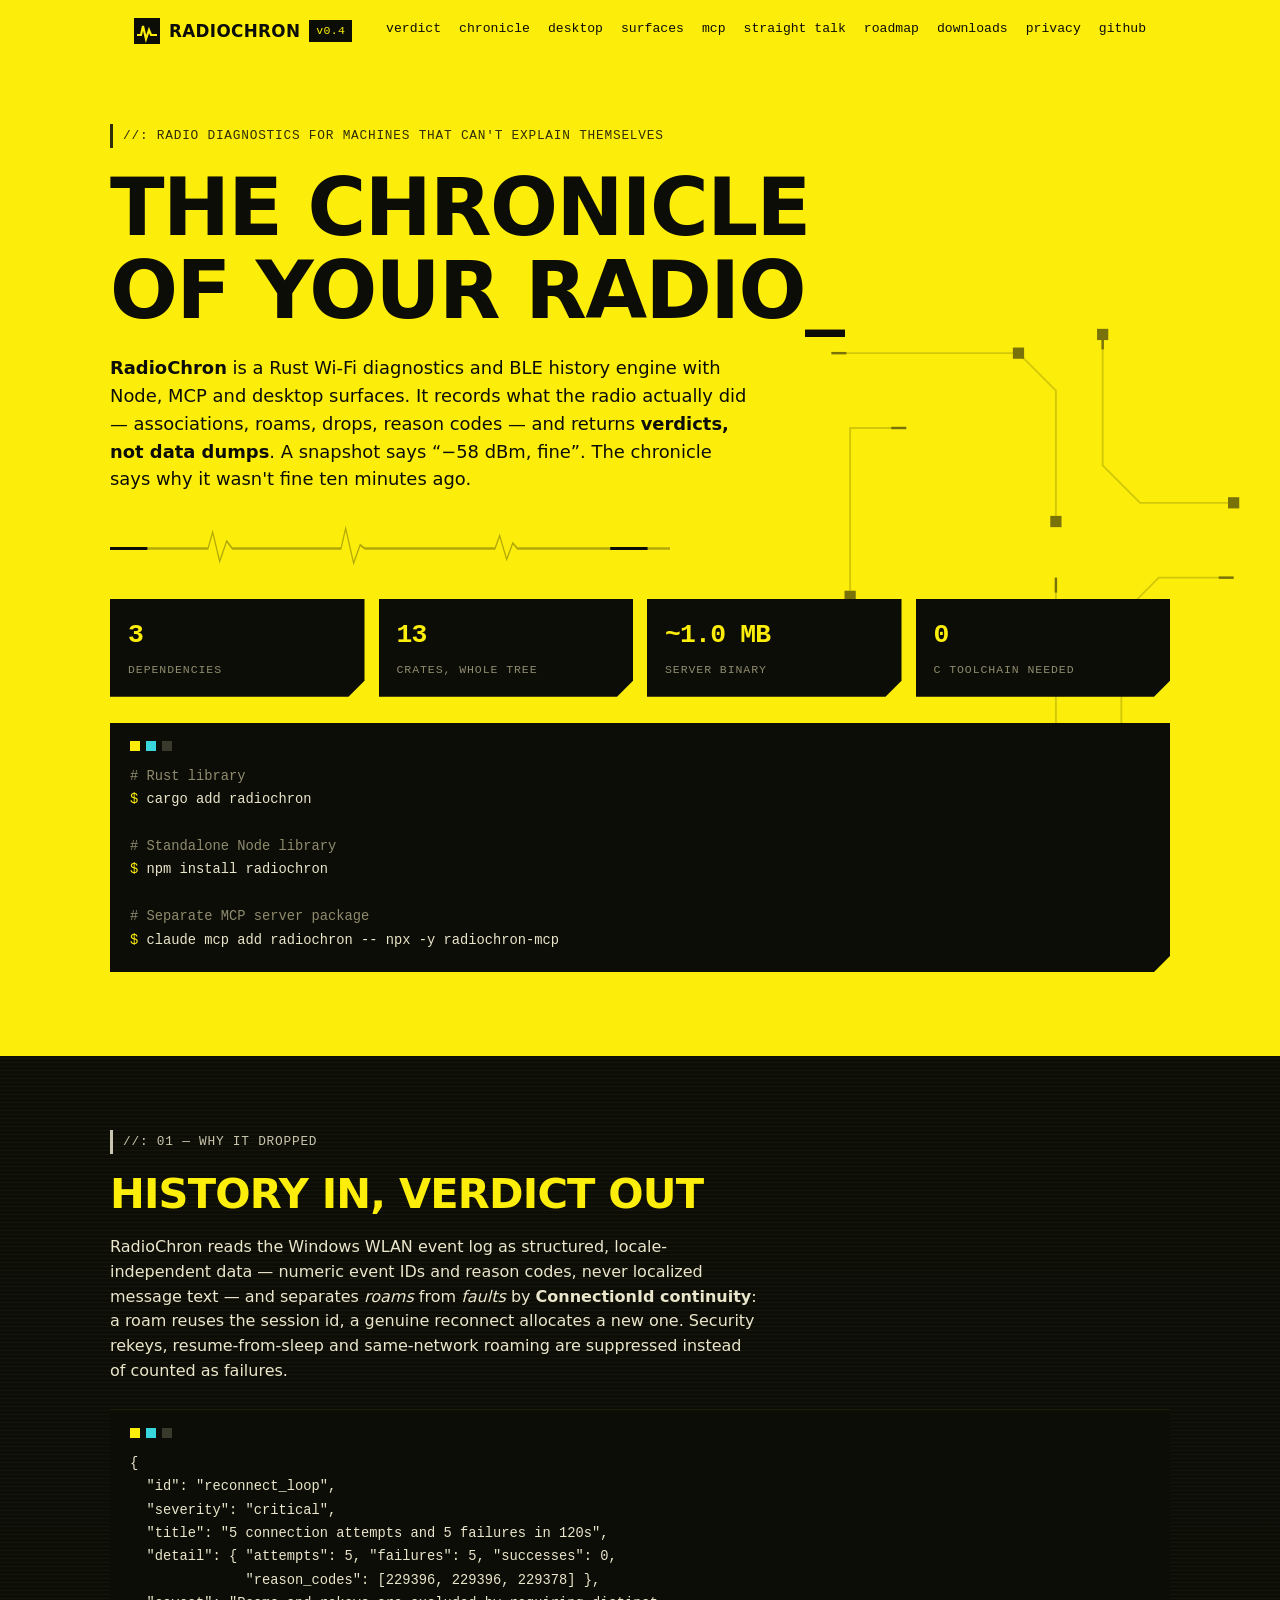
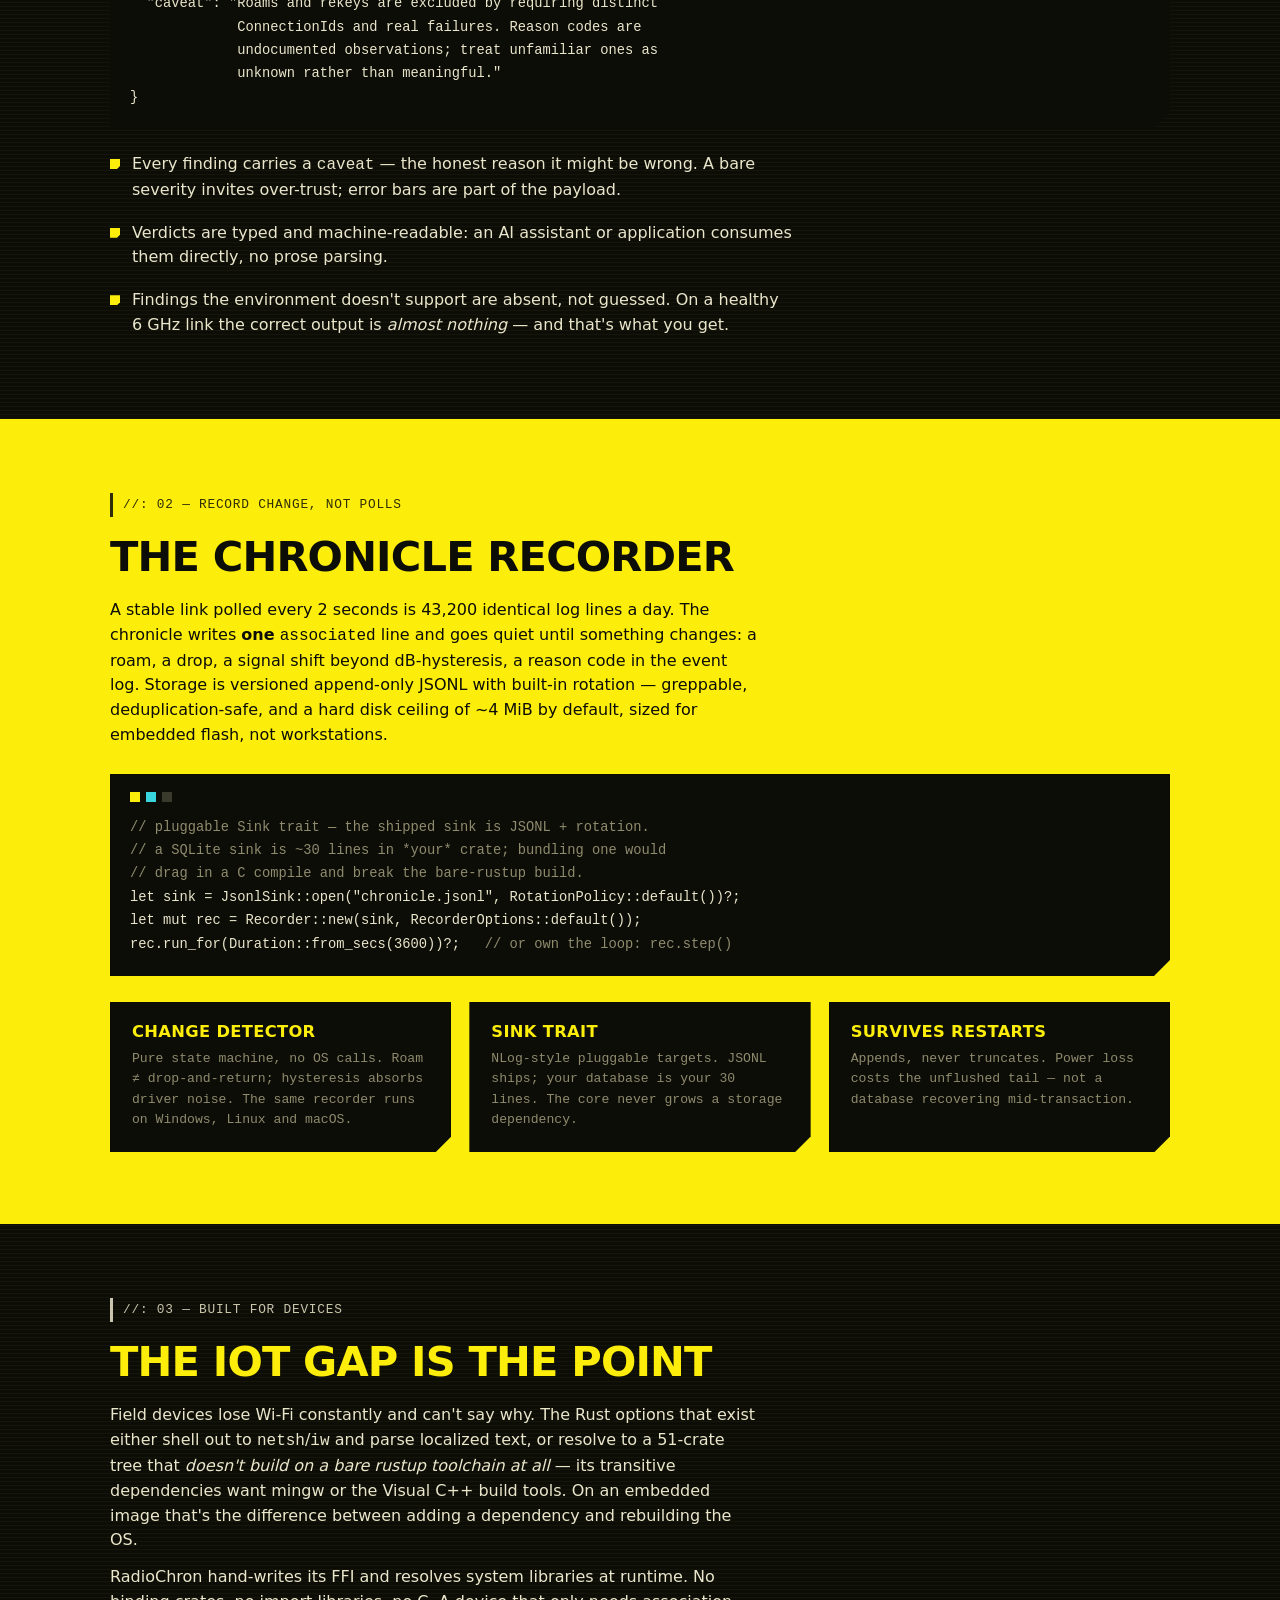
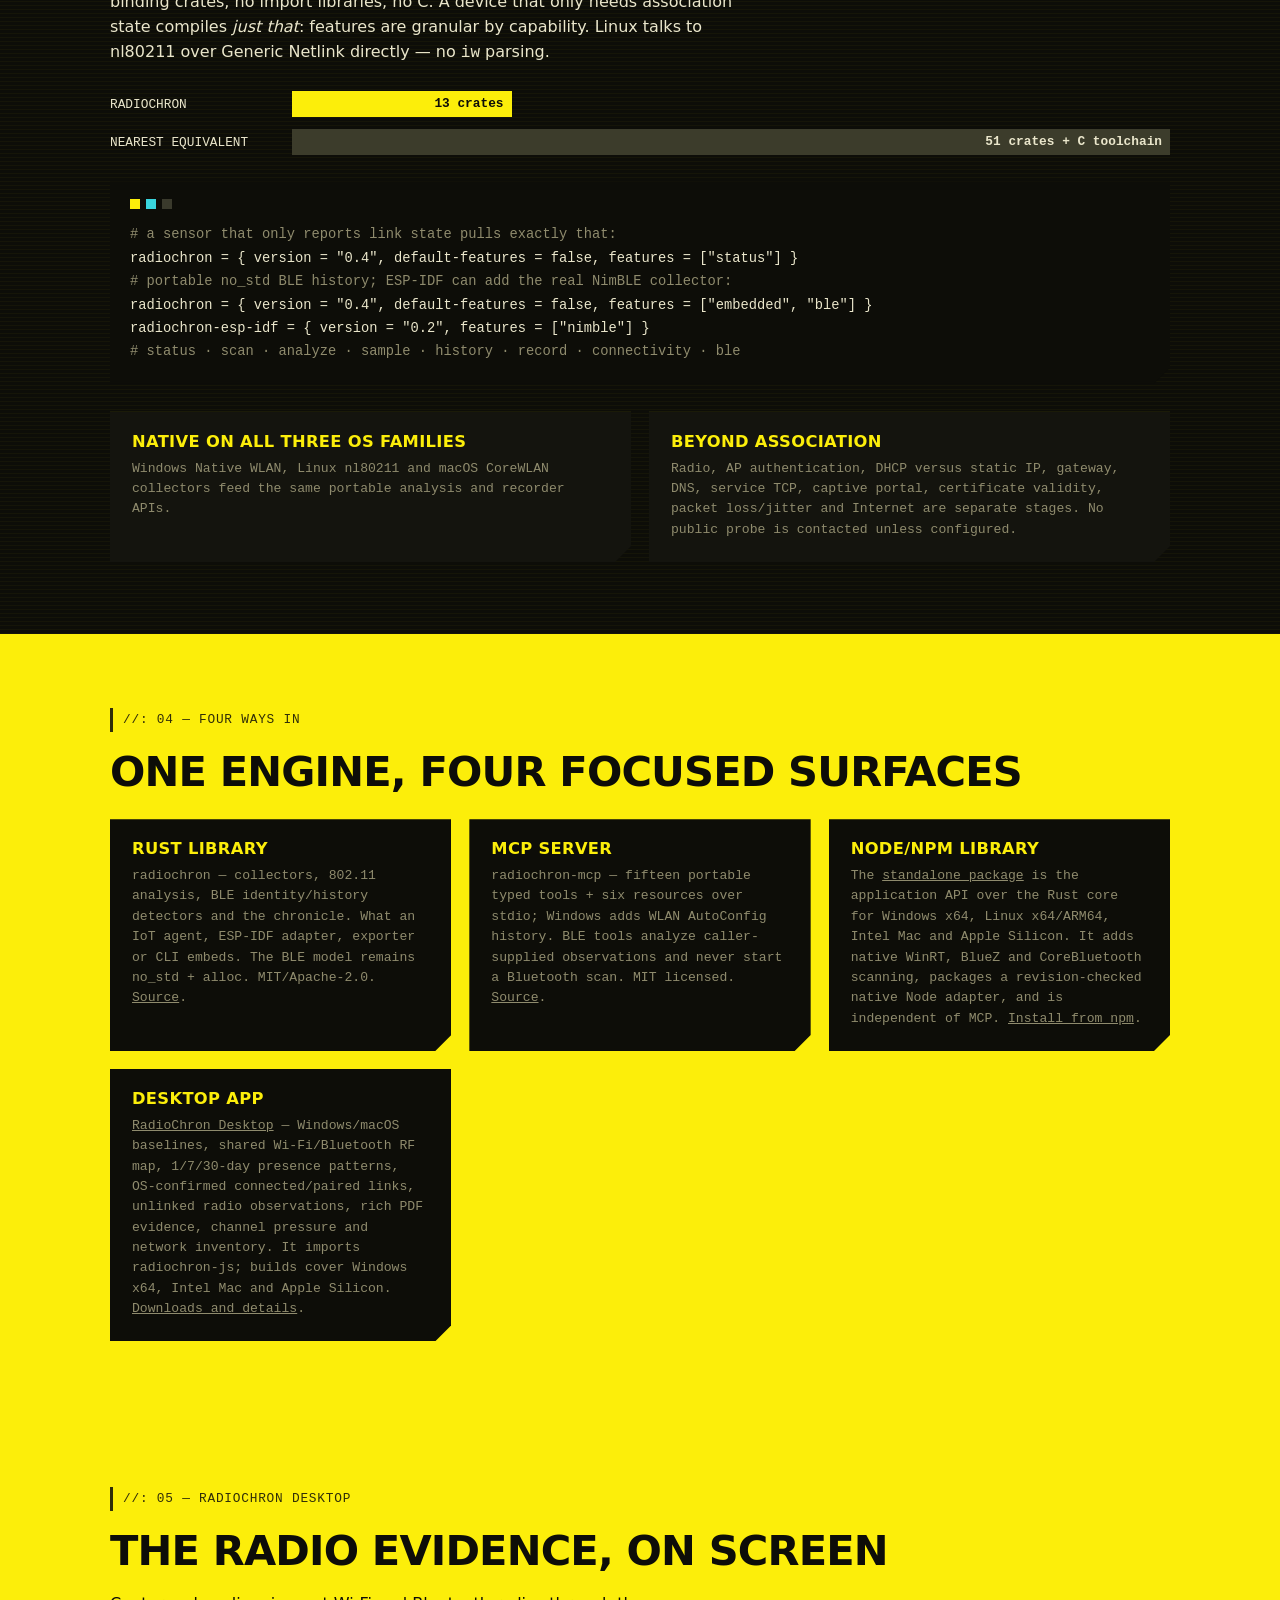
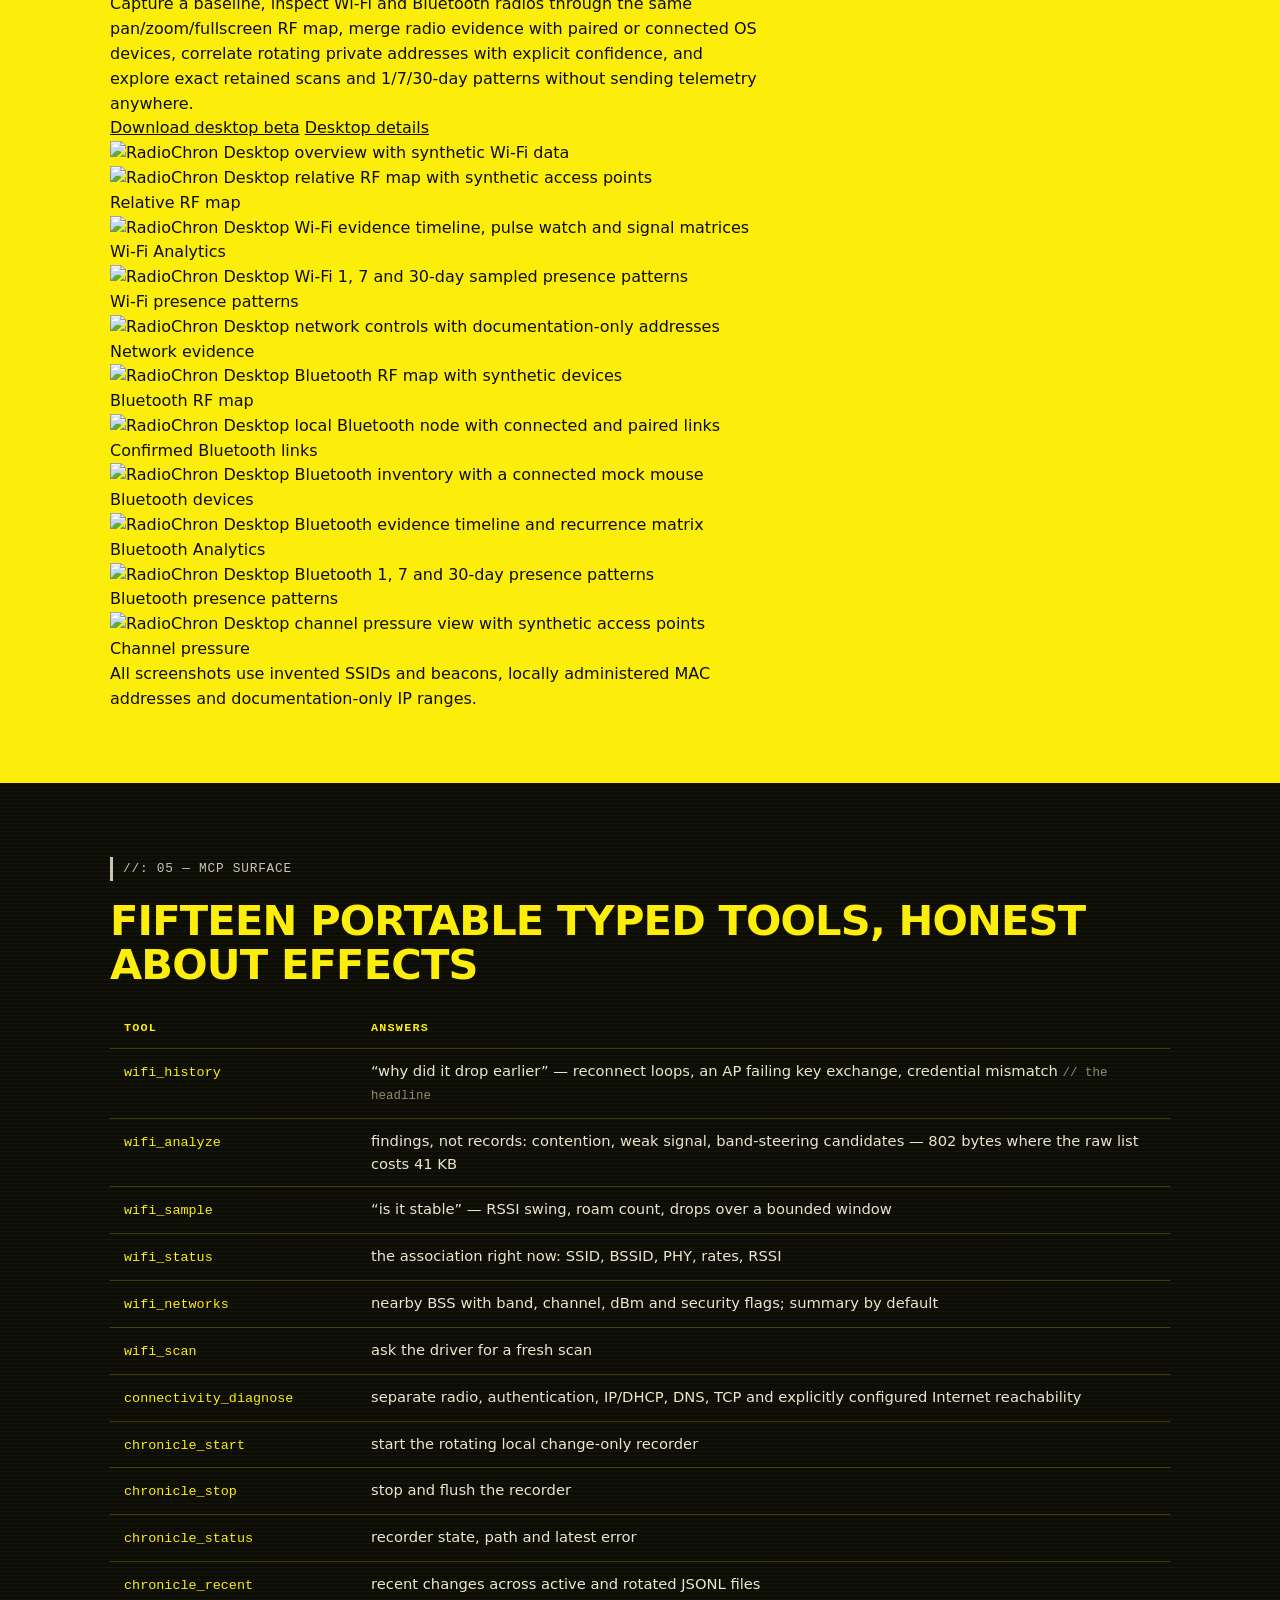
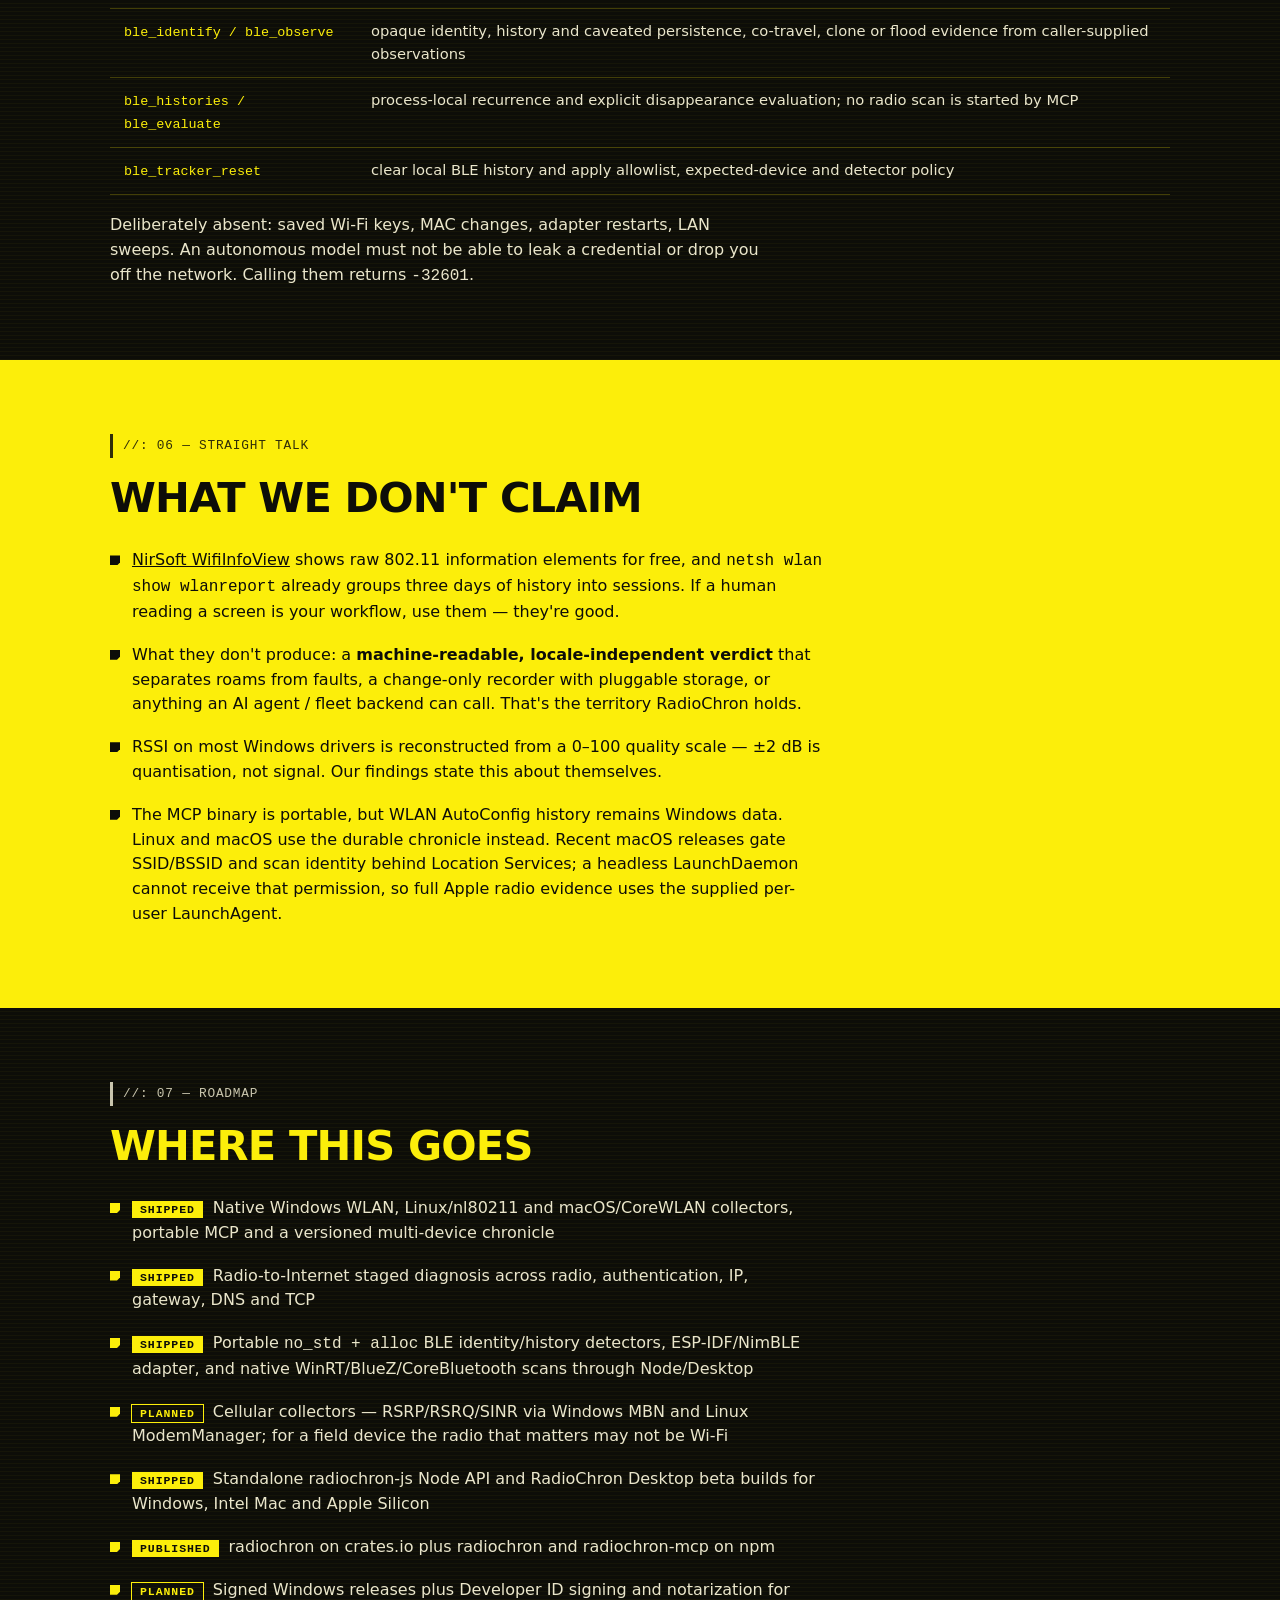
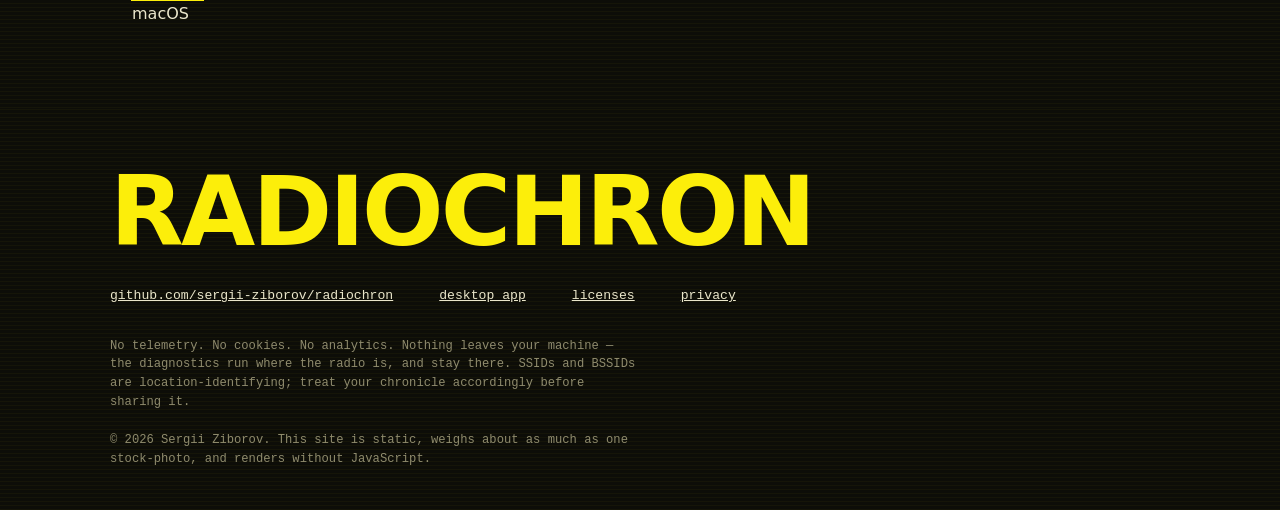
==== public/index.html @ 8e5f7f2f "docs: explain BLE continuity and refresh screenshots" ====
<!doctype html>
<html lang="en">
<head>
<meta charset="utf-8">
<meta name="viewport" content="width=device-width, initial-scale=1">
<title>RadioChron — Rust Wi-Fi and BLE diagnostics for IoT, Node, MCP and Desktop</title>
<meta name="description" content="RadioChron records Wi-Fi and BLE history, diagnoses the path from radio to Internet, and ships as a Rust core, Node library, MCP server and desktop app.">
<meta name="keywords" content="wifi diagnostics, bluetooth history, BLE beacon tracking, rust wifi library, MCP server, IoT monitoring, 802.11 analysis, embedded rust">
<meta name="robots" content="index, follow">
<link rel="canonical" href="https://radiochron.com/">
<meta property="og:type" content="website">
<meta property="og:site_name" content="RadioChron">
<meta property="og:title" content="RadioChron — the chronicle of your radio">
<meta property="og:description" content="Pure-Rust Wi-Fi diagnostics and portable BLE history: radio-to-Internet verdicts, a change-only recorder, Node, MCP and Desktop surfaces.">
<meta property="og:url" content="https://radiochron.com/">
<meta property="og:image" content="https://radiochron.com/og.png">
<meta property="og:image:width" content="1200">
<meta property="og:image:height" content="630">
<meta name="twitter:card" content="summary_large_image">
<meta name="twitter:title" content="RadioChron — the chronicle of your radio">
<meta name="twitter:description" content="Rust Wi-Fi diagnostics and BLE identity history: evidence from history, not data dumps. MIT/Apache-2.0.">
<meta name="twitter:image" content="https://radiochron.com/og.png">
<link rel="icon" type="image/svg+xml" href="/favicon.svg">
<script type="application/ld+json">
{
  "@context": "https://schema.org",
  "@type": "SoftwareApplication",
  "name": "RadioChron",
  "applicationCategory": "DeveloperApplication",
  "operatingSystem": "Windows, Linux, macOS",
  "description": "Wi-Fi diagnostics and BLE identity history with a Rust core, Node library, MCP server and Windows/macOS desktop app.",
  "url": "https://radiochron.com",
  "license": "https://radiochron.com/license",
  "offers": { "@type": "Offer", "price": "0", "priceCurrency": "USD" },
  "author": { "@type": "Person", "name": "Sergii Ziborov", "url": "https://github.com/sergii-ziborov" },
  "sameAs": [
    "https://github.com/sergii-ziborov/radiochron",
    "https://github.com/sergii-ziborov/radiochron-mcp",
    "https://github.com/sergii-ziborov/radiochron-js",
    "https://github.com/sergii-ziborov/radiochron-electron",
    "https://github.com/sergii-ziborov/radiochron-site"
  ]
}
</script>
<link rel="stylesheet" href="/styles.css?v=4">
</head>
<body>

<header>
  <div class="mark">
    <svg width="26" height="26" viewBox="0 0 26 26" aria-hidden="true"><rect width="26" height="26" fill="#0D0D08"/><path d="M3 17 L7 17 9 8 12 21 15 12 17 17 23 17" fill="none" stroke="#FCEE0A" stroke-width="2.2"/></svg>
    RADIOCHRON <span class="v">v0.4</span>
  </div>
  <nav>
    <a href="#verdict">verdict</a>
    <a href="#chronicle">chronicle</a>
    <a href="#desktop">desktop</a>
    <a href="#surfaces">surfaces</a>
    <a href="#tools">mcp</a>
    <a href="#straight">straight&nbsp;talk</a>
    <a href="#roadmap">roadmap</a>
    <a href="/electron#download">downloads</a>
    <a href="/privacy">privacy</a>
    <a href="https://github.com/sergii-ziborov/radiochron">github</a>
  </nav>
</header>

<section class="hero">
  <svg class="circ" width="520" height="560" viewBox="0 0 520 560" aria-hidden="true">
    <g fill="none" stroke="#0D0D08" stroke-width="2" class="base">
      <path d="M40 60 H240 L280 100 V240"/>
      <path d="M280 300 V460 L240 500 H80"/>
      <path d="M330 40 V180 L370 220 H470"/>
      <path d="M470 300 H390 L350 340 V520"/>
      <path d="M120 140 H60 V320"/>
    </g>
    <g fill="none" stroke="#0D0D08" stroke-width="2.6">
      <path class="sig" d="M40 60 H240 L280 100 V240"/>
      <path class="sig d1" d="M280 300 V460 L240 500 H80"/>
      <path class="sig d2" d="M330 40 V180 L370 220 H470"/>
      <path class="sig d3" d="M470 300 H390 L350 340 V520"/>
      <path class="sig d4" d="M120 140 H60 V320"/>
    </g>
    <g fill="#0D0D08">
      <rect x="234" y="54" width="12" height="12"/><rect x="274" y="234" width="12" height="12"/>
      <rect x="74" y="494" width="12" height="12"/><rect x="464" y="214" width="12" height="12"/>
      <rect x="344" y="514" width="12" height="12"/><rect x="54" y="314" width="12" height="12"/>
      <rect x="324" y="34" width="12" height="12"/>
    </g>
  </svg>
  <div class="wrap">
    <div class="tag">//: RADIO DIAGNOSTICS FOR MACHINES THAT CAN'T EXPLAIN THEMSELVES</div>
    <h1>The chronicle<br>of your radio<span class="blink">_</span></h1>
    <p class="sub"><strong>RadioChron</strong> is a Rust Wi-Fi diagnostics and BLE history engine
      with Node, MCP and desktop surfaces.
      It records what the radio actually did — associations, roams, drops, reason codes —
      and returns <strong>verdicts, not data dumps</strong>. A snapshot says “−58 dBm, fine”.
      The chronicle says why it wasn't fine ten minutes ago.</p>
    <svg class="pulse" viewBox="0 0 1200 48" preserveAspectRatio="none" aria-hidden="true">
      <path class="base" d="M0 30 H180 L210 30 220 12 235 44 250 22 262 30 H470 L495 30 505 8 522 46 536 26 546 30 H800 L825 30 835 16 850 42 863 24 873 30 H1200" fill="none" stroke="#0D0D08" stroke-width="2.5"/>
      <path class="sig" d="M0 30 H180 L210 30 220 12 235 44 250 22 262 30 H470 L495 30 505 8 522 46 536 26 546 30 H800 L825 30 835 16 850 42 863 24 873 30 H1200" fill="none" stroke="#0D0D08" stroke-width="3.2"/>
    </svg>
    <div class="stats">
      <div class="stat cut"><b>3</b><span>DEPENDENCIES</span></div>
      <div class="stat cut"><b>13</b><span>CRATES, WHOLE TREE</span></div>
      <div class="stat cut"><b>~1.0&nbsp;MB</b><span>SERVER BINARY</span></div>
      <div class="stat cut"><b>0</b><span>C TOOLCHAIN NEEDED</span></div>
    </div>
    <div class="term cut">
      <div class="bar"><i></i><i></i><i></i></div>
<pre><span class="c"># Rust library</span>
<span class="g">$</span> cargo add radiochron

<span class="c"># Standalone Node library</span>
<span class="g">$</span> npm install radiochron

<span class="c"># Separate MCP server package</span>
<span class="g">$</span> claude mcp add radiochron -- npx -y radiochron-mcp</pre>
    </div>
  </div>
</section>

<section class="band k" id="verdict">
  <div class="wrap">
    <div class="tag">//: 01 — WHY IT DROPPED</div>
    <h2>History in, verdict out</h2>
    <p>RadioChron reads the Windows WLAN event log as structured, locale-independent data —
      numeric event IDs and reason codes, never localized message text — and separates
      <em>roams</em> from <em>faults</em> by <strong>ConnectionId continuity</strong>: a roam reuses
      the session id, a genuine reconnect allocates a new one. Security rekeys, resume-from-sleep
      and same-network roaming are suppressed instead of counted as failures.</p>
    <div class="term cut">
      <div class="bar"><i></i><i></i><i></i></div>
<pre>{
  "id": "reconnect_loop",
  "severity": "critical",
  "title": "5 connection attempts and 5 failures in 120s",
  "detail": { "attempts": 5, "failures": 5, "successes": 0,
              "reason_codes": [229396, 229396, 229378] },
  "caveat": "Roams and rekeys are excluded by requiring distinct
             ConnectionIds and real failures. Reason codes are
             undocumented observations; treat unfamiliar ones as
             unknown rather than meaningful."
}</pre>
    </div>
    <ul class="h">
      <li>Every finding carries a <code>caveat</code> — the honest reason it might be wrong.
          A bare severity invites over-trust; error bars are part of the payload.</li>
      <li>Verdicts are typed and machine-readable: an AI assistant or application consumes
          them directly, no prose parsing.</li>
      <li>Findings the environment doesn't support are absent, not guessed. On a healthy
          6&nbsp;GHz link the correct output is <em>almost nothing</em> — and that's what you get.</li>
    </ul>
  </div>
</section>

<section class="band" id="chronicle">
  <div class="wrap">
    <div class="tag">//: 02 — RECORD CHANGE, NOT POLLS</div>
    <h2>The chronicle recorder</h2>
    <p>A stable link polled every 2 seconds is 43,200 identical log lines a day. The chronicle
      writes <strong>one</strong> <code>associated</code> line and goes quiet until something
      changes: a roam, a drop, a signal shift beyond dB-hysteresis, a reason code in the event
      log. Storage is versioned append-only JSONL with built-in rotation — greppable, deduplication-safe, and a
      hard disk ceiling of ~4&nbsp;MiB by default, sized for embedded flash, not workstations.</p>
    <div class="term cut">
      <div class="bar"><i></i><i></i><i></i></div>
<pre><span class="c">// pluggable Sink trait — the shipped sink is JSONL + rotation.</span>
<span class="c">// a SQLite sink is ~30 lines in *your* crate; bundling one would</span>
<span class="c">// drag in a C compile and break the bare-rustup build.</span>
let sink = JsonlSink::open("chronicle.jsonl", RotationPolicy::default())?;
let mut rec = Recorder::new(sink, RecorderOptions::default());
rec.run_for(Duration::from_secs(3600))?;   <span class="c">// or own the loop: rec.step()</span></pre>
    </div>
    <div class="grid g3">
      <div class="card cut"><h3>Change detector</h3><div class="m">Pure state machine, no OS calls.
        Roam ≠ drop-and-return; hysteresis absorbs driver noise. The same recorder runs on Windows, Linux and macOS.</div></div>
      <div class="card cut"><h3>Sink trait</h3><div class="m">NLog-style pluggable targets. JSONL ships;
        your database is your 30 lines. The core never grows a storage dependency.</div></div>
      <div class="card cut"><h3>Survives restarts</h3><div class="m">Appends, never truncates. Power loss
        costs the unflushed tail — not a database recovering mid-transaction.</div></div>
    </div>
  </div>
</section>

<section class="band k" id="devices">
  <div class="wrap">
    <div class="tag">//: 03 — BUILT FOR DEVICES</div>
    <h2>The IoT gap is the point</h2>
    <p>Field devices lose Wi-Fi constantly and can't say why. The Rust options that exist either
      shell out to <code>netsh</code>/<code>iw</code> and parse localized text, or resolve to a
      51-crate tree that <em>doesn't build on a bare rustup toolchain at all</em> — its transitive
      dependencies want mingw or the Visual C++ build tools. On an embedded image that's the
      difference between adding a dependency and rebuilding the OS.</p>
    <p style="margin-top:12px">RadioChron hand-writes its FFI and resolves system libraries at
      runtime. No binding crates, no import libraries, no C. A device that only needs association
      state compiles <em>just that</em>: features are granular by capability. Linux talks to nl80211
      over Generic Netlink directly — no <code>iw</code> parsing.</p>
    <div class="bars">
      <div class="row"><span>RADIOCHRON</span><div class="bar" style="width:25%"><b>13 crates</b></div></div>
      <div class="row"><span>NEAREST EQUIVALENT</span><div class="bar dim" style="width:100%"><b>51 crates + C toolchain</b></div></div>
    </div>
    <div class="term cut">
      <div class="bar"><i></i><i></i><i></i></div>
<pre><span class="c"># a sensor that only reports link state pulls exactly that:</span>
radiochron = { version = "0.4", default-features = false, features = ["status"] }
<span class="c"># portable no_std BLE history; ESP-IDF can add the real NimBLE collector:</span>
radiochron = { version = "0.4", default-features = false, features = ["embedded", "ble"] }
radiochron-esp-idf = { version = "0.2", features = ["nimble"] }
<span class="c"># status · scan · analyze · sample · history · record · connectivity · ble</span></pre>
    </div>
    <div class="grid g2" style="margin-top:28px">
      <div class="card cut"><h3>Native on all three OS families</h3><div class="m">Windows Native WLAN,
        Linux nl80211 and macOS CoreWLAN collectors feed the same portable analysis and recorder APIs.</div></div>
      <div class="card cut"><h3>Beyond association</h3><div class="m">Radio, AP authentication,
        DHCP versus static IP, gateway, DNS, service TCP, captive portal, certificate validity,
        packet loss/jitter and Internet are separate stages. No public probe is contacted unless configured.</div></div>
    </div>
  </div>
</section>

<section class="band" id="surfaces">
  <div class="wrap">
    <div class="tag">//: 04 — FOUR WAYS IN</div>
    <h2>One engine, four focused surfaces</h2>
    <div class="grid g2">
      <div class="card cut"><h3>Rust library</h3>
        <div class="m"><code>radiochron</code> — collectors, 802.11 analysis, BLE identity/history
        detectors and the chronicle. What an IoT agent, ESP-IDF adapter, exporter or CLI embeds.
        The BLE model remains <code>no_std + alloc</code>. MIT/Apache-2.0.
        <a href="https://github.com/sergii-ziborov/radiochron">Source</a>.</div></div>
      <div class="card cut"><h3>MCP server</h3>
        <div class="m"><code>radiochron-mcp</code> — fifteen portable typed tools + six resources
        over stdio; Windows adds WLAN AutoConfig history. BLE tools analyze caller-supplied
        observations and never start a Bluetooth scan. MIT licensed.
        <a href="https://github.com/sergii-ziborov/radiochron-mcp">Source</a>.</div></div>
      <div class="card cut"><h3>Node/npm library</h3>
        <div class="m">The <a href="https://github.com/sergii-ziborov/radiochron-js">standalone package</a>
        is the application API over the Rust core for Windows x64, Linux x64/ARM64, Intel Mac and
        Apple Silicon. It adds native WinRT, BlueZ and CoreBluetooth scanning, packages a
        revision-checked native Node adapter, and is independent of MCP.
        <a href="https://www.npmjs.com/package/radiochron">Install from npm</a>.</div></div>
      <div class="card cut"><h3>Desktop app</h3>
        <div class="m"><a href="/electron">RadioChron Desktop</a> —
        Windows/macOS baselines, shared Wi-Fi/Bluetooth RF map, 1/7/30-day presence patterns,
        OS-confirmed connected/paired links, unlinked radio observations, rich PDF evidence,
        channel pressure and network inventory.
        It imports <code>radiochron-js</code>; builds cover Windows x64, Intel Mac and Apple Silicon.
        <a href="/electron#download">Downloads and details</a>.</div></div>
    </div>
  </div>
</section>

<section class="band" id="desktop">
  <div class="wrap">
    <div class="tag">//: 05 — RADIOCHRON DESKTOP</div>
    <div class="desktop-lead">
      <div>
        <h2>The radio evidence, on screen</h2>
        <p>Capture a baseline, inspect Wi-Fi and Bluetooth radios through the same pan/zoom/fullscreen
          RF map, merge radio evidence with paired or connected OS devices, correlate rotating private
          addresses with explicit confidence, and explore exact retained scans and 1/7/30-day patterns
          without sending telemetry anywhere.</p>
        <div class="actions">
          <a class="button primary" href="/electron#download">Download desktop beta</a>
          <a class="button" href="/electron">Desktop details</a>
        </div>
      </div>
      <img src="/screenshots/radiochron-desktop-overview.png" alt="RadioChron Desktop overview with synthetic Wi-Fi data" loading="lazy">
    </div>
    <div class="shot-grid compact">
      <figure><img src="/screenshots/radiochron-desktop-map.png" alt="RadioChron Desktop relative RF map with synthetic access points" loading="lazy"><figcaption>Relative RF map</figcaption></figure>
      <figure><img src="/screenshots/radiochron-desktop-analytics.png" alt="RadioChron Desktop Wi-Fi evidence timeline, pulse watch and signal matrices" loading="lazy"><figcaption>Wi-Fi Analytics</figcaption></figure>
      <figure><img src="/screenshots/radiochron-desktop-wifi-presence.png" alt="RadioChron Desktop Wi-Fi 1, 7 and 30-day sampled presence patterns" loading="lazy"><figcaption>Wi-Fi presence patterns</figcaption></figure>
      <figure><img src="/screenshots/radiochron-desktop-network.png" alt="RadioChron Desktop network controls with documentation-only addresses" loading="lazy"><figcaption>Network evidence</figcaption></figure>
      <figure><img src="/screenshots/radiochron-desktop-bluetooth-map.png" alt="RadioChron Desktop Bluetooth RF map with synthetic devices" loading="lazy"><figcaption>Bluetooth RF map</figcaption></figure>
      <figure><img src="/screenshots/radiochron-desktop-bluetooth-sensor-detail.png" alt="RadioChron Desktop local Bluetooth node with connected and paired links" loading="lazy"><figcaption>Confirmed Bluetooth links</figcaption></figure>
      <figure><img src="/screenshots/radiochron-desktop-bluetooth-devices.png" alt="RadioChron Desktop Bluetooth inventory with a connected mock mouse" loading="lazy"><figcaption>Bluetooth devices</figcaption></figure>
      <figure><img src="/screenshots/radiochron-desktop-bluetooth-analytics.png" alt="RadioChron Desktop Bluetooth evidence timeline and recurrence matrix" loading="lazy"><figcaption>Bluetooth Analytics</figcaption></figure>
      <figure><img src="/screenshots/radiochron-desktop-bluetooth-presence.png" alt="RadioChron Desktop Bluetooth 1, 7 and 30-day presence patterns" loading="lazy"><figcaption>Bluetooth presence patterns</figcaption></figure>
      <figure><img src="/screenshots/radiochron-desktop-channels.png" alt="RadioChron Desktop channel pressure view with synthetic access points" loading="lazy"><figcaption>Channel pressure</figcaption></figure>
    </div>
    <p class="screen-note">All screenshots use invented SSIDs and beacons, locally administered MAC addresses and documentation-only IP ranges.</p>
  </div>
</section>

<section class="band k" id="tools">
  <div class="wrap">
    <div class="tag">//: 05 — MCP SURFACE</div>
    <h2>Fifteen portable typed tools, honest about effects</h2>
    <table>
      <tr><th>tool</th><th>answers</th></tr>
      <tr><td><code>wifi_history</code></td><td>“why did it drop earlier” — reconnect loops, an AP failing key exchange, credential mismatch <span class="m">// the headline</span></td></tr>
      <tr><td><code>wifi_analyze</code></td><td>findings, not records: contention, weak signal, band-steering candidates — 802 bytes where the raw list costs 41&nbsp;KB</td></tr>
      <tr><td><code>wifi_sample</code></td><td>“is it stable” — RSSI swing, roam count, drops over a bounded window</td></tr>
      <tr><td><code>wifi_status</code></td><td>the association right now: SSID, BSSID, PHY, rates, RSSI</td></tr>
      <tr><td><code>wifi_networks</code></td><td>nearby BSS with band, channel, dBm and security flags; summary by default</td></tr>
      <tr><td><code>wifi_scan</code></td><td>ask the driver for a fresh scan</td></tr>
      <tr><td><code>connectivity_diagnose</code></td><td>separate radio, authentication, IP/DHCP, DNS, TCP and explicitly configured Internet reachability</td></tr>
      <tr><td><code>chronicle_start</code></td><td>start the rotating local change-only recorder</td></tr>
      <tr><td><code>chronicle_stop</code></td><td>stop and flush the recorder</td></tr>
      <tr><td><code>chronicle_status</code></td><td>recorder state, path and latest error</td></tr>
      <tr><td><code>chronicle_recent</code></td><td>recent changes across active and rotated JSONL files</td></tr>
      <tr><td><code>ble_identify / ble_observe</code></td><td>opaque identity, history and caveated persistence, co-travel, clone or flood evidence from caller-supplied observations</td></tr>
      <tr><td><code>ble_histories / ble_evaluate</code></td><td>process-local recurrence and explicit disappearance evaluation; no radio scan is started by MCP</td></tr>
      <tr><td><code>ble_tracker_reset</code></td><td>clear local BLE history and apply allowlist, expected-device and detector policy</td></tr>
    </table>
    <p style="margin-top:18px" class="m">Deliberately absent: saved Wi-Fi keys, MAC changes, adapter
      restarts, LAN sweeps. An autonomous model must not be able to leak a credential or drop you
      off the network. Calling them returns <code>-32601</code>.</p>
  </div>
</section>

<section class="band" id="straight">
  <div class="wrap">
    <div class="tag">//: 06 — STRAIGHT TALK</div>
    <h2>What we don't claim</h2>
    <ul class="h">
      <li><a href="https://www.nirsoft.net/utils/wifi_information_view.html">NirSoft WifiInfoView</a>
        shows raw 802.11 information elements for free, and <code>netsh wlan show wlanreport</code>
        already groups three days of history into sessions. If a human reading a screen is your
        workflow, use them — they're good.</li>
      <li>What they don't produce: a <strong>machine-readable, locale-independent verdict</strong>
        that separates roams from faults, a change-only recorder with pluggable storage, or
        anything an AI agent / fleet backend can call. That's the territory RadioChron holds.</li>
      <li>RSSI on most Windows drivers is reconstructed from a 0–100 quality scale — ±2&nbsp;dB is
        quantisation, not signal. Our findings state this about themselves.</li>
      <li>The MCP binary is portable, but WLAN AutoConfig history remains Windows data. Linux and
        macOS use the durable chronicle instead. Recent macOS releases gate SSID/BSSID and scan
        identity behind Location Services; a headless LaunchDaemon cannot receive that permission,
        so full Apple radio evidence uses the supplied per-user LaunchAgent.</li>
    </ul>
  </div>
</section>

<section class="band k" id="roadmap">
  <div class="wrap">
    <div class="tag">//: 07 — ROADMAP</div>
    <h2>Where this goes</h2>
    <ul class="h road">
      <li class="done"><b>SHIPPED</b>Native Windows WLAN, Linux/nl80211 and macOS/CoreWLAN collectors, portable MCP and a versioned multi-device chronicle</li>
      <li class="done"><b>SHIPPED</b>Radio-to-Internet staged diagnosis across radio, authentication, IP, gateway, DNS and TCP</li>
      <li class="done"><b>SHIPPED</b>Portable <code>no_std + alloc</code> BLE identity/history detectors, ESP-IDF/NimBLE adapter, and native WinRT/BlueZ/CoreBluetooth scans through Node/Desktop</li>
      <li class="plan"><b>PLANNED</b>Cellular collectors — RSRP/RSRQ/SINR via Windows MBN and Linux ModemManager; for a field device the radio that matters may not be Wi-Fi</li>
      <li class="done"><b>SHIPPED</b>Standalone radiochron-js Node API and RadioChron Desktop beta builds for Windows, Intel Mac and Apple Silicon</li>
      <li class="done"><b>PUBLISHED</b>radiochron on crates.io plus radiochron and radiochron-mcp on npm</li>
      <li class="plan"><b>PLANNED</b>Signed Windows releases plus Developer ID signing and notarization for macOS</li>
    </ul>
  </div>
</section>

<footer>
  <div class="wrap">
    <div class="big">RADIOCHRON</div>
    <div class="cols">
      <a href="https://github.com/sergii-ziborov/radiochron">github.com/sergii-ziborov/radiochron</a>
      <a href="/electron">desktop app</a>
      <a href="/license">licenses</a>
      <a href="/privacy">privacy</a>
    </div>
    <div class="note">No telemetry. No cookies. No analytics. Nothing leaves your machine — the
      diagnostics run where the radio is, and stay there. SSIDs and BSSIDs are location-identifying;
      treat your chronicle accordingly before sharing it.<br><br>
      © 2026 Sergii Ziborov. This site is static, weighs about as much as one stock-photo, and
      renders without JavaScript.</div>
  </div>
</footer>

</body>
</html>
---- styles.css ----
:root{
  --y:#FCEE0A; --y2:#d9cd08; --k:#0D0D08; --k2:#171712;
  --ink:#0D0D08; --paper:#EAE6CB; --dim:#8f8b6d; --cyan:#39D5DD;
  --mono:ui-monospace,"Cascadia Mono",Consolas,"Liberation Mono",monospace;
  --sans:system-ui,"Segoe UI",Roboto,Arial,sans-serif;
}
*{margin:0;padding:0;box-sizing:border-box}
html{scroll-behavior:smooth}
@media (prefers-reduced-motion: reduce){html{scroll-behavior:auto}}
body{font-family:var(--sans);background:var(--y);color:var(--ink);line-height:1.55}
.band{padding:72px 24px}
.band.k{background:var(--k);color:var(--paper);
  background-image:repeating-linear-gradient(0deg,rgba(252,238,10,.035) 0 1px,transparent 1px 4px)}
.wrap{max-width:1060px;margin:0 auto}
h1,h2,h3{font-weight:900;text-transform:uppercase;letter-spacing:-.02em;line-height:1.04}
h1{font-size:clamp(2.6rem,7.2vw,5rem)}
h2{font-size:clamp(1.7rem,4vw,2.6rem);margin-bottom:20px}
h3{font-size:1.02rem;letter-spacing:.02em;margin-bottom:8px}
.k h2{color:var(--y)}
p{max-width:64ch}
a{color:inherit}
.k a{color:var(--cyan)}
code,pre{font-family:var(--mono)}
.tag{display:inline-block;font-family:var(--mono);font-size:.8rem;letter-spacing:.06em;
  border-left:3px solid currentColor;padding:2px 0 2px 10px;margin-bottom:18px;opacity:.85}
.chip{display:inline-block;font-family:var(--mono);font-size:.78rem;font-weight:700;
  background:var(--k);color:var(--y);padding:6px 12px;margin:4px 6px 0 0;
  clip-path:polygon(0 0,100% 0,100% calc(100% - 9px),calc(100% - 9px) 100%,0 100%)}
.k .chip{background:var(--y);color:var(--k)}
.cut{clip-path:polygon(0 0,100% 0,100% calc(100% - 16px),calc(100% - 16px) 100%,0 100%)}
.grid{display:grid;gap:18px;margin-top:26px}
.g2{grid-template-columns:repeat(auto-fit,minmax(280px,1fr))}
.g3{grid-template-columns:repeat(auto-fit,minmax(240px,1fr))}
.card{background:var(--k);color:var(--paper);padding:22px;position:relative}
.card h3{color:var(--y)}
.k .card{background:#14140e;outline:1px solid rgba(252,238,10,.25)}
.card .m{font-family:var(--mono);font-size:.82rem;color:var(--dim)}
.term{background:var(--k);color:var(--paper);font-family:var(--mono);font-size:.86rem;
  padding:18px 20px 20px;overflow-x:auto;margin-top:26px}
.term .bar{display:flex;gap:6px;margin-bottom:14px}
.term .bar i{width:10px;height:10px;background:var(--y)}
.term .bar i:nth-child(2){background:var(--cyan)}
.term .bar i:nth-child(3){background:#3a3a2c}
.term .c{color:var(--dim)}
.term .g{color:var(--y)}
.term pre{line-height:1.7;white-space:pre}
.k .term{outline:1px solid rgba(252,238,10,.3)}
header{display:flex;justify-content:space-between;align-items:center;flex-wrap:wrap;gap:12px;
  padding:18px 24px;max-width:1060px;margin:0 auto}
.mark{font-weight:900;font-size:1.05rem;letter-spacing:.02em;display:flex;align-items:center;gap:9px}
.mark svg{display:block}
.mark .v{font-family:var(--mono);font-weight:400;font-size:.72rem;background:var(--k);color:var(--y);padding:2px 7px}
nav{display:flex;flex-wrap:wrap;gap:4px 18px;font-family:var(--mono);font-size:.82rem}
nav a{text-decoration:none;border-bottom:2px solid transparent;padding-bottom:2px}
nav a:hover{border-color:var(--k)}
.hero{position:relative;overflow:hidden;padding:60px 24px 84px}
.hero .wrap{position:relative;z-index:1}
.hero .sub{font-size:1.12rem;max-width:56ch;margin-top:22px}
.hero .circ{display:none;position:absolute;right:0;top:0;height:100%;opacity:.55;z-index:0;pointer-events:none}
@media (min-width:1120px){.hero .circ{display:block;width:min(38vw,520px)}}
.circ .base{opacity:.3}
.circ .sig{stroke-dasharray:16 384;animation:trace 5.2s linear infinite}
.circ .d1{animation-delay:1s}.circ .d2{animation-delay:2s}
.circ .d3{animation-delay:3s}.circ .d4{animation-delay:4s}
.circ rect{animation:node 2.6s steps(2,start) infinite}
.circ rect:nth-child(2n){animation-delay:.65s}
.circ rect:nth-child(3n){animation-delay:1.3s}
@keyframes trace{to{stroke-dashoffset:-400}}
@keyframes node{50%{opacity:.3}}
.pulse{display:block;width:100%;height:44px;margin-top:28px}
/* When the circuit ornament is visible, the pulse keeps to the text column so
   the two animations never share horizontal territory. 560px ends well before
   the circuit's left edge at every viewport ≥1120px. */
@media (min-width:1120px){.pulse{max-width:560px}}
.pulse .base{opacity:.3}
.pulse .sig{stroke-dasharray:80 1120;animation:trace2 4.6s linear infinite}
@keyframes trace2{to{stroke-dashoffset:-1200}}
@media (prefers-reduced-motion:reduce){.circ .sig,.circ rect,.pulse .sig{animation:none}}
.stats{display:grid;grid-template-columns:repeat(auto-fit,minmax(150px,1fr));gap:14px;margin-top:34px}
.stat{background:var(--k);color:var(--paper);padding:16px 18px}
.stat b{display:block;font-size:1.65rem;color:var(--y);font-family:var(--mono);letter-spacing:-.03em}
.stat span{font-family:var(--mono);font-size:.72rem;letter-spacing:.08em;color:var(--dim)}
.bars{margin-top:26px;font-family:var(--mono);font-size:.8rem}
.bars .row{display:grid;grid-template-columns:170px 1fr;align-items:center;gap:12px;margin-top:12px}
.bars .bar{height:26px;background:var(--y);position:relative}
.bars .bar.dim{background:#3c3c2b}
.bars .bar b{position:absolute;right:8px;top:3px;color:var(--k);font-size:.8rem}
.bars .bar.dim b{color:var(--paper)}
table{border-collapse:collapse;width:100%;margin-top:22px;font-size:.92rem}
th,td{text-align:left;padding:11px 14px;border-bottom:1px solid rgba(252,238,10,.22);vertical-align:top}
th{font-family:var(--mono);font-size:.74rem;letter-spacing:.1em;text-transform:uppercase;color:var(--y)}
td code{color:var(--y);font-size:.84rem}
td .m{color:var(--dim);font-family:var(--mono);font-size:.78rem}
ul.h{list-style:none;margin-top:14px}
ul.h li{padding:9px 0 9px 22px;position:relative;max-width:70ch}
ul.h li::before{content:"";position:absolute;left:0;top:16px;width:10px;height:10px;background:currentColor;
  clip-path:polygon(0 0,100% 0,100% 70%,70% 100%,0 100%)}
.k ul.h li::before{background:var(--y)}
.road li b{font-family:var(--mono);font-size:.72rem;letter-spacing:.08em;padding:2px 8px;margin-right:10px}
.road .done b{background:var(--y);color:var(--k)}
.road .plan b{outline:1px solid var(--y);color:var(--y)}
footer{background:var(--k);color:var(--paper);padding:56px 24px 42px;
  background-image:repeating-linear-gradient(0deg,rgba(252,238,10,.035) 0 1px,transparent 1px 4px)}
footer .big{font-weight:900;font-size:clamp(2.4rem,9vw,6rem);letter-spacing:-.03em;color:var(--y);line-height:1}
footer .cols{display:flex;flex-wrap:wrap;gap:16px 46px;margin-top:26px;font-family:var(--mono);font-size:.82rem}
footer .note{margin-top:30px;font-family:var(--mono);font-size:.76rem;color:var(--dim);max-width:72ch}
.blink{animation:bl 1.1s steps(1) infinite}
@keyframes bl{50%{opacity:0}}
@media (prefers-reduced-motion: reduce){.blink{animation:none}}
/* ---- shared page chrome (subpages) ---- */
.crumbs{font-family:var(--mono);font-size:.8rem;margin:6px 0 26px;opacity:.85}
.crumbs a{text-decoration:none;border-bottom:2px solid currentColor}
.crumbs b{font-weight:700}
.note{margin-top:40px;font-family:var(--mono);font-size:.76rem;color:#6b6710}
.legal pre{background:var(--k);color:#EAE6CB;font-family:var(--mono);font-size:.8rem;line-height:1.65;
  padding:22px;margin-top:26px;overflow-x:auto;white-space:pre-wrap;
  clip-path:polygon(0 0,100% 0,100% calc(100% - 16px),calc(100% - 16px) 100%,0 100%)}
.flow{font-family:var(--mono);font-size:.84rem;background:var(--k);color:var(--paper);
  padding:22px;margin-top:26px;overflow-x:auto}
.flow b{color:var(--y)}
.pagehead h1{font-size:clamp(2.2rem,6vw,3.6rem)}a.mark{text-decoration:none;color:inherit}
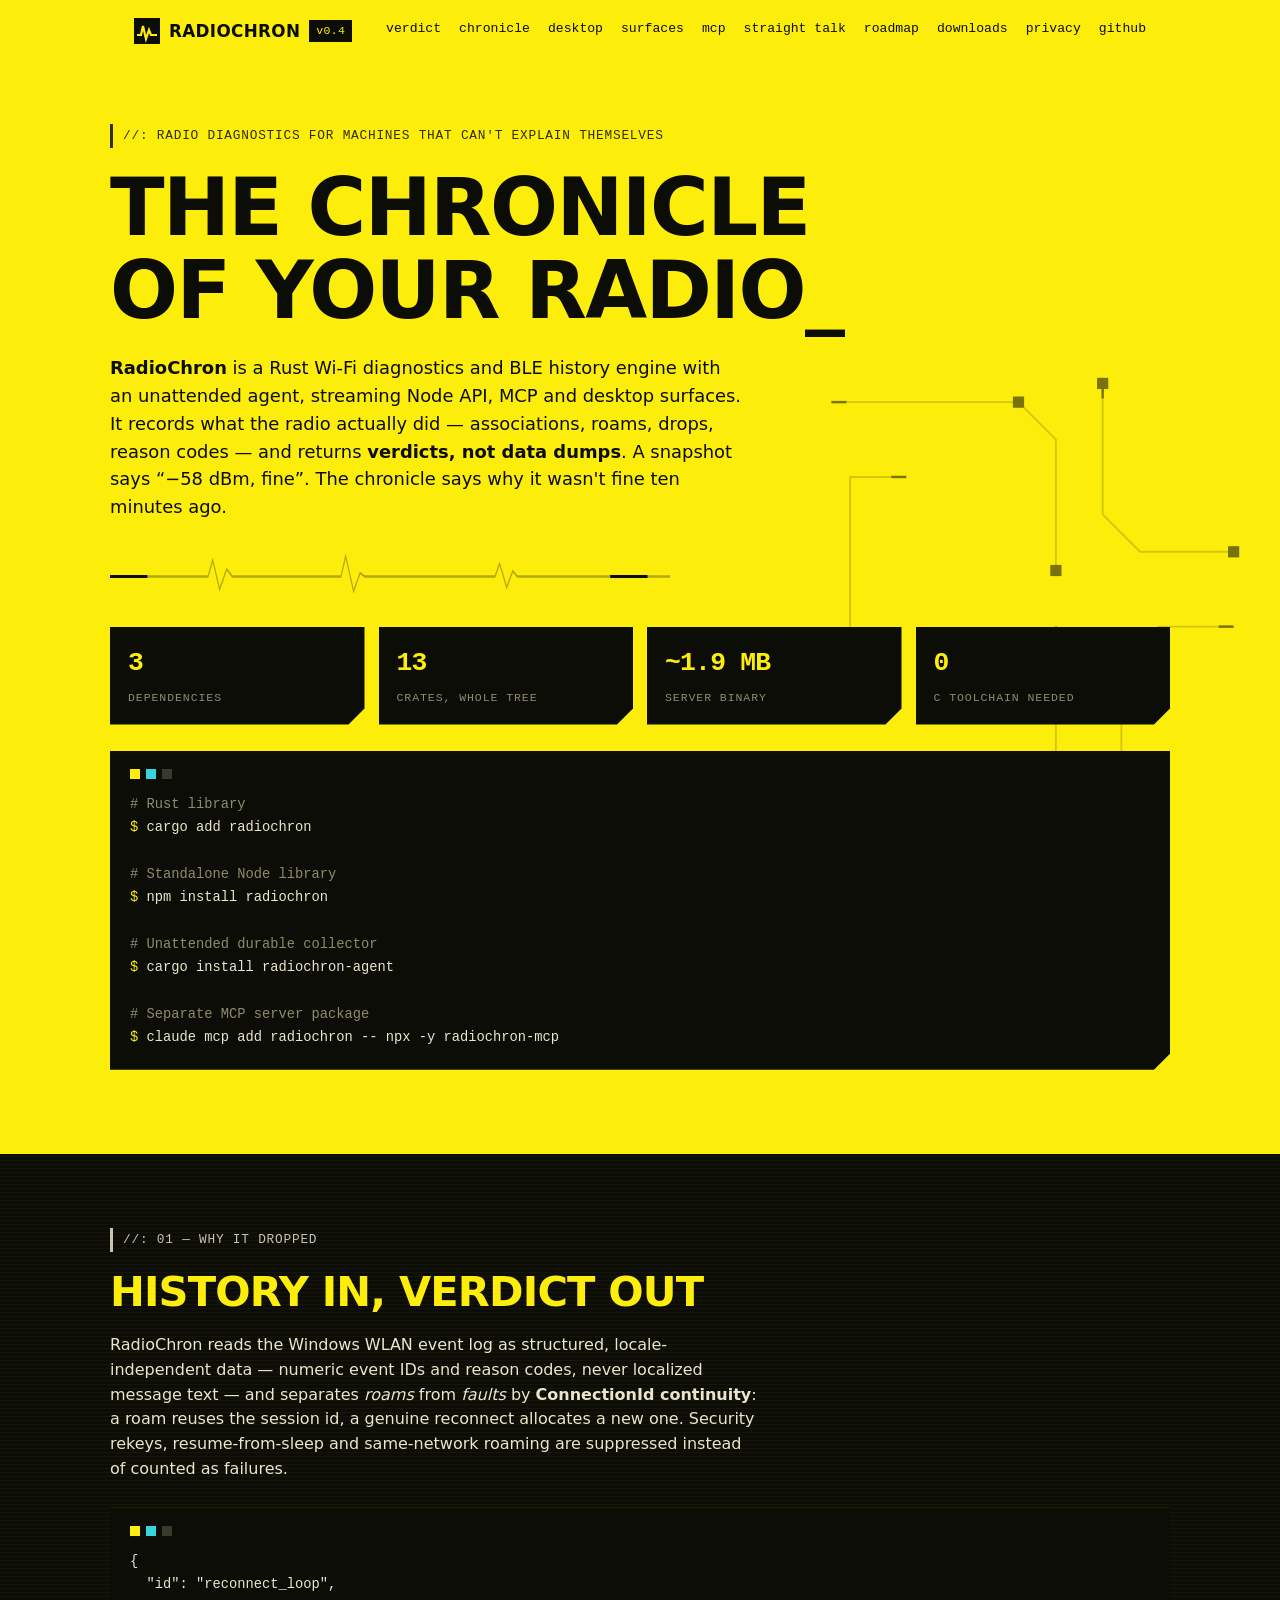
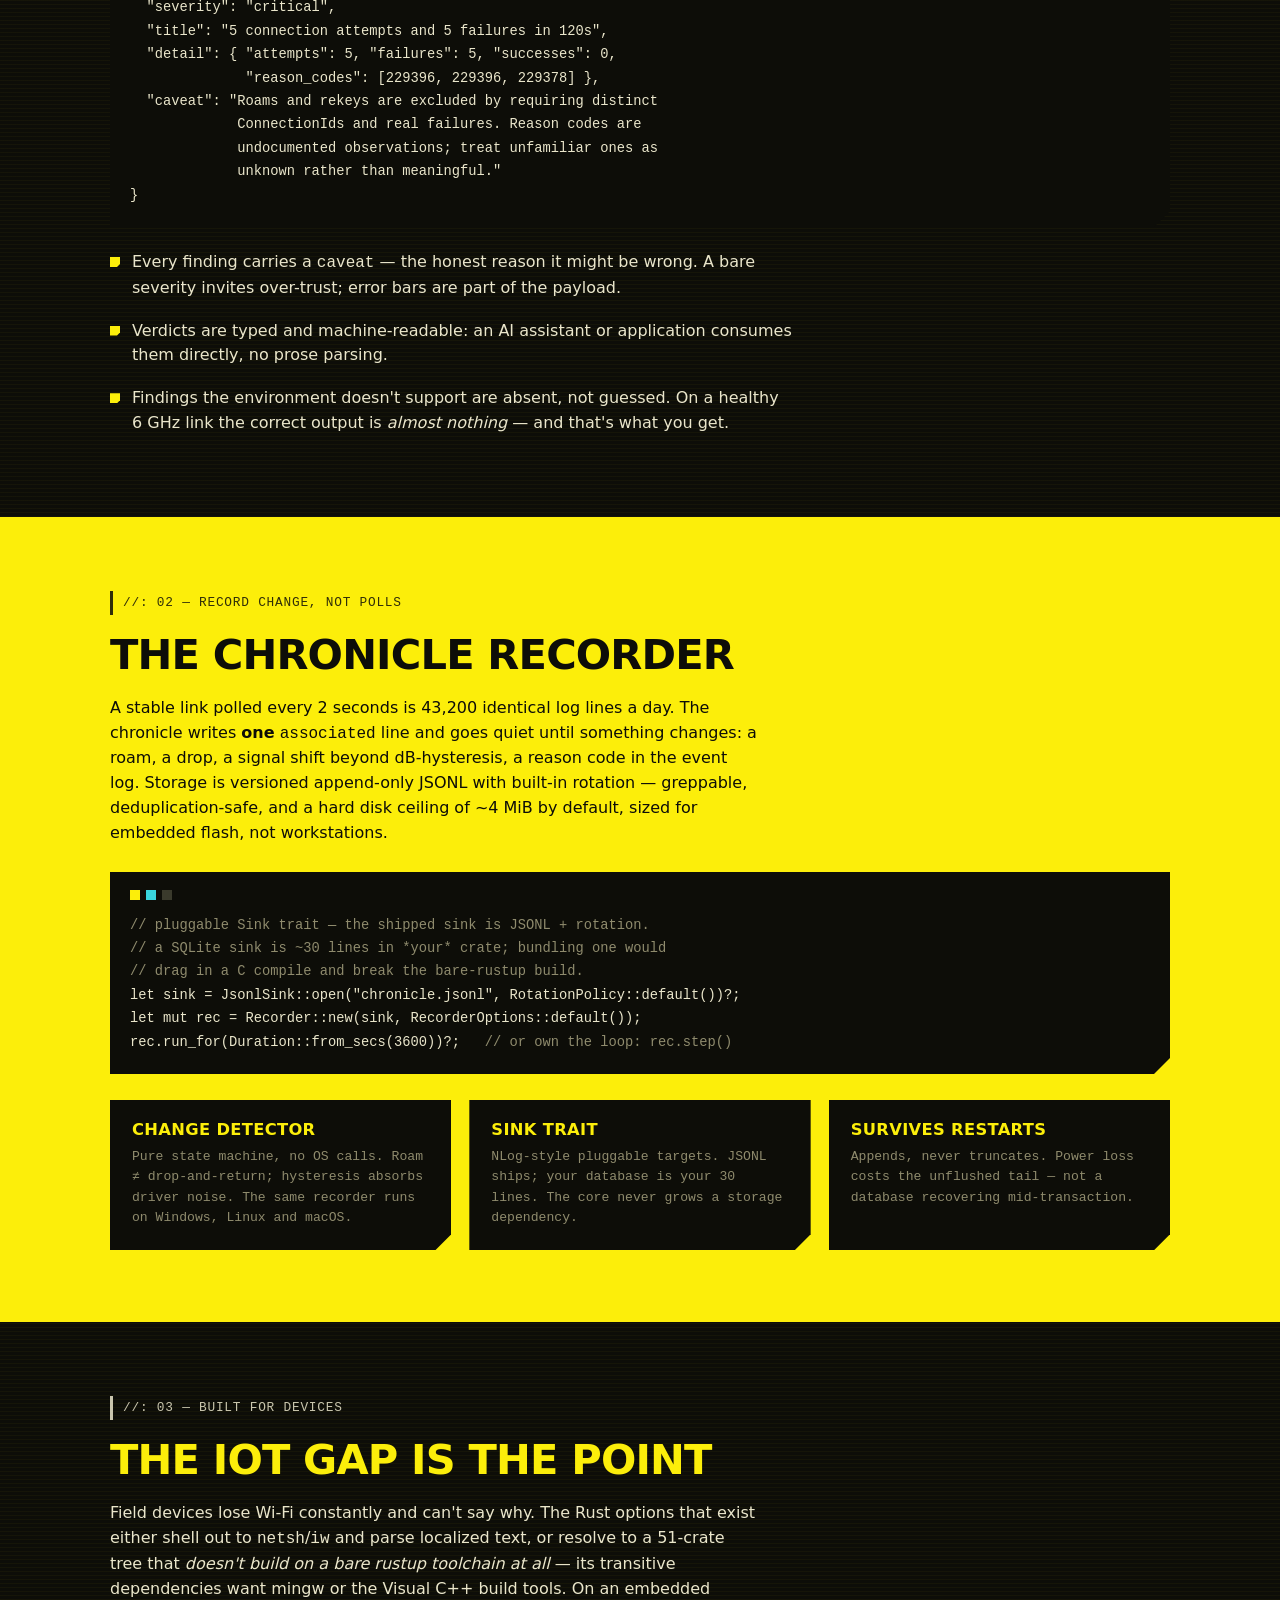
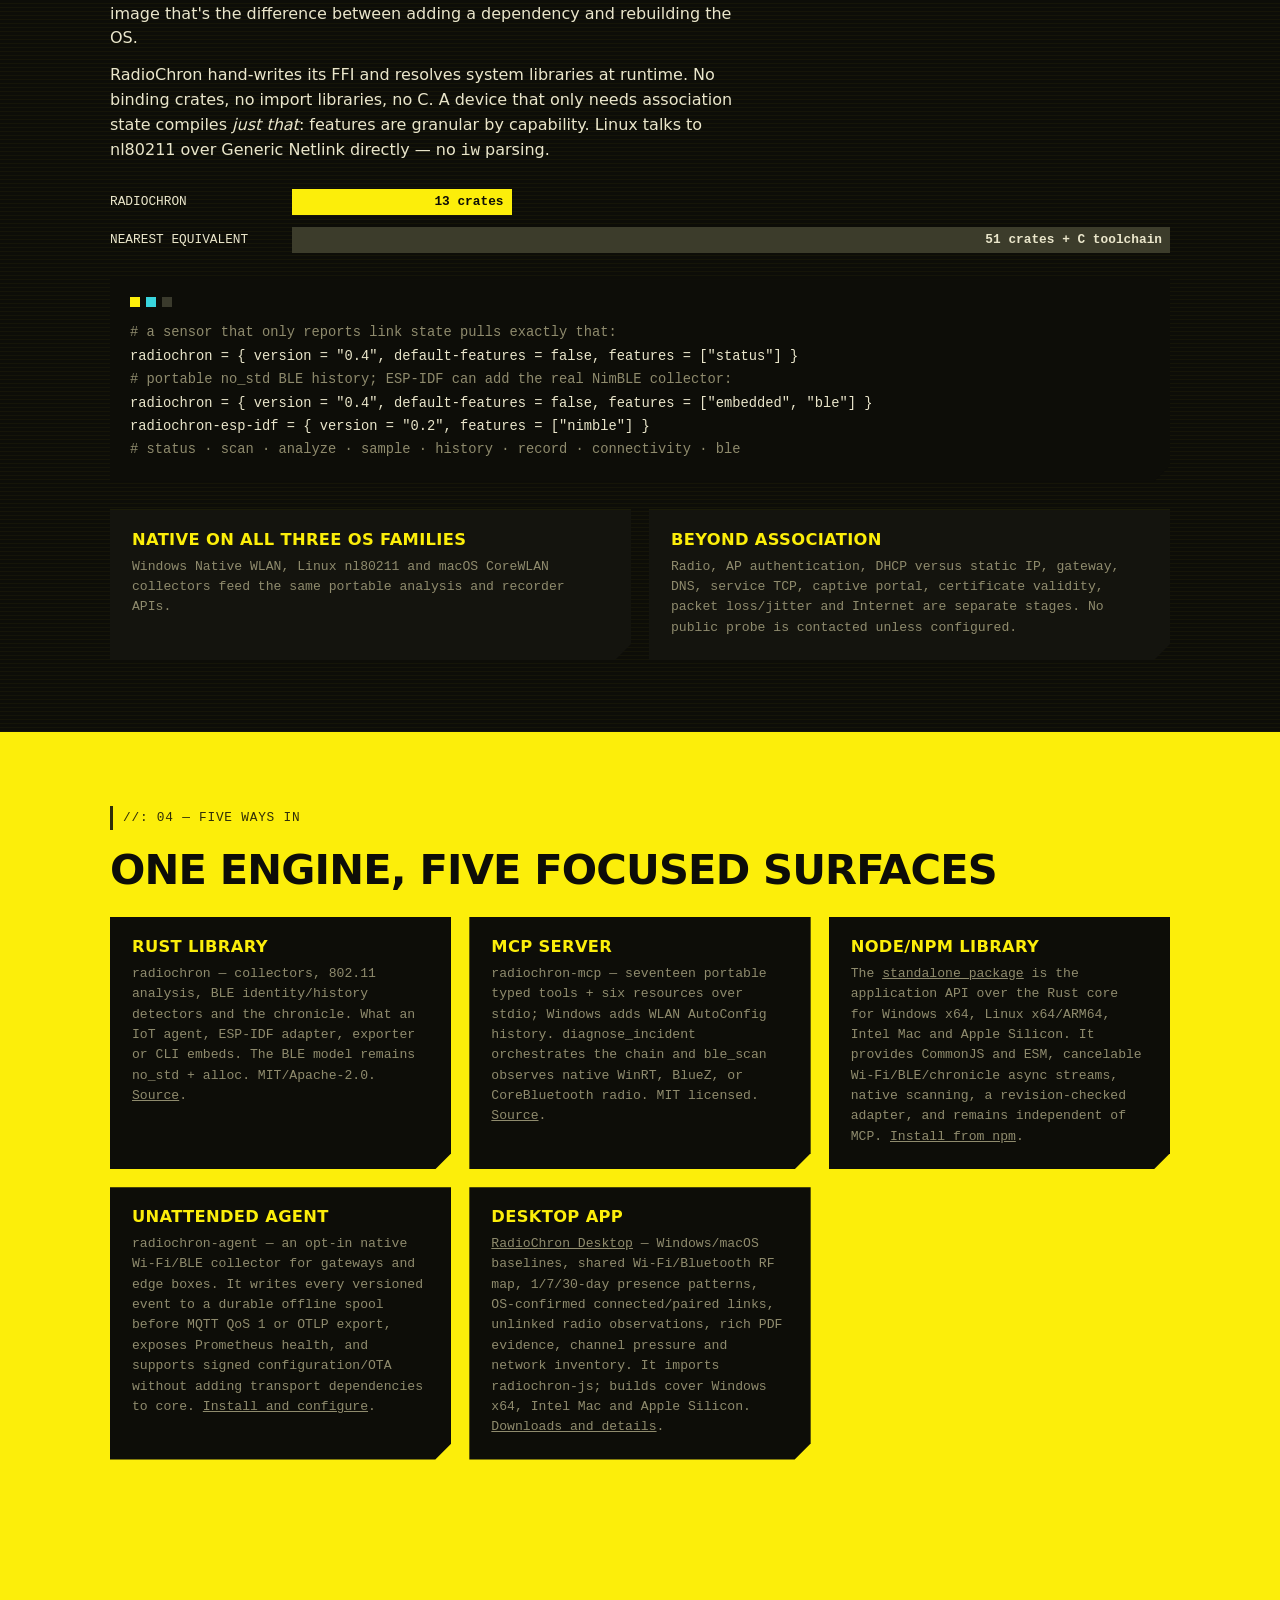
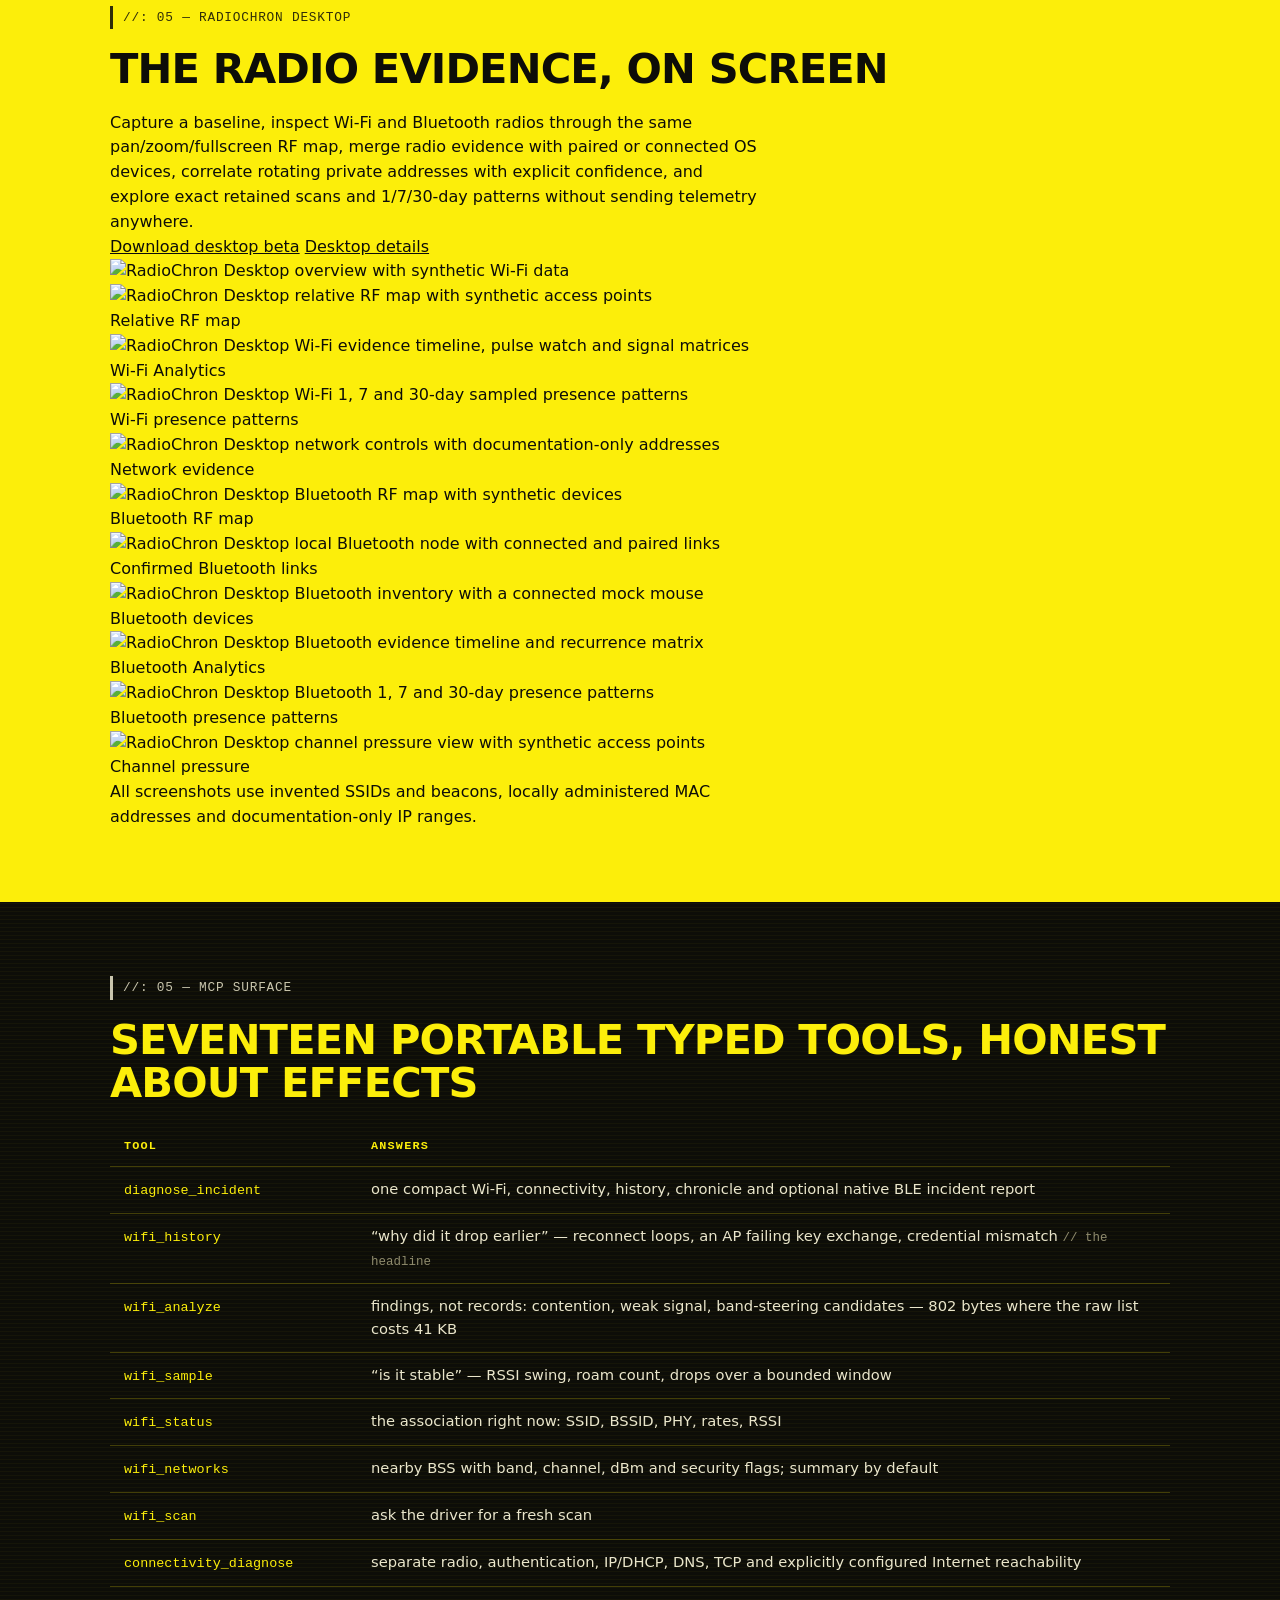
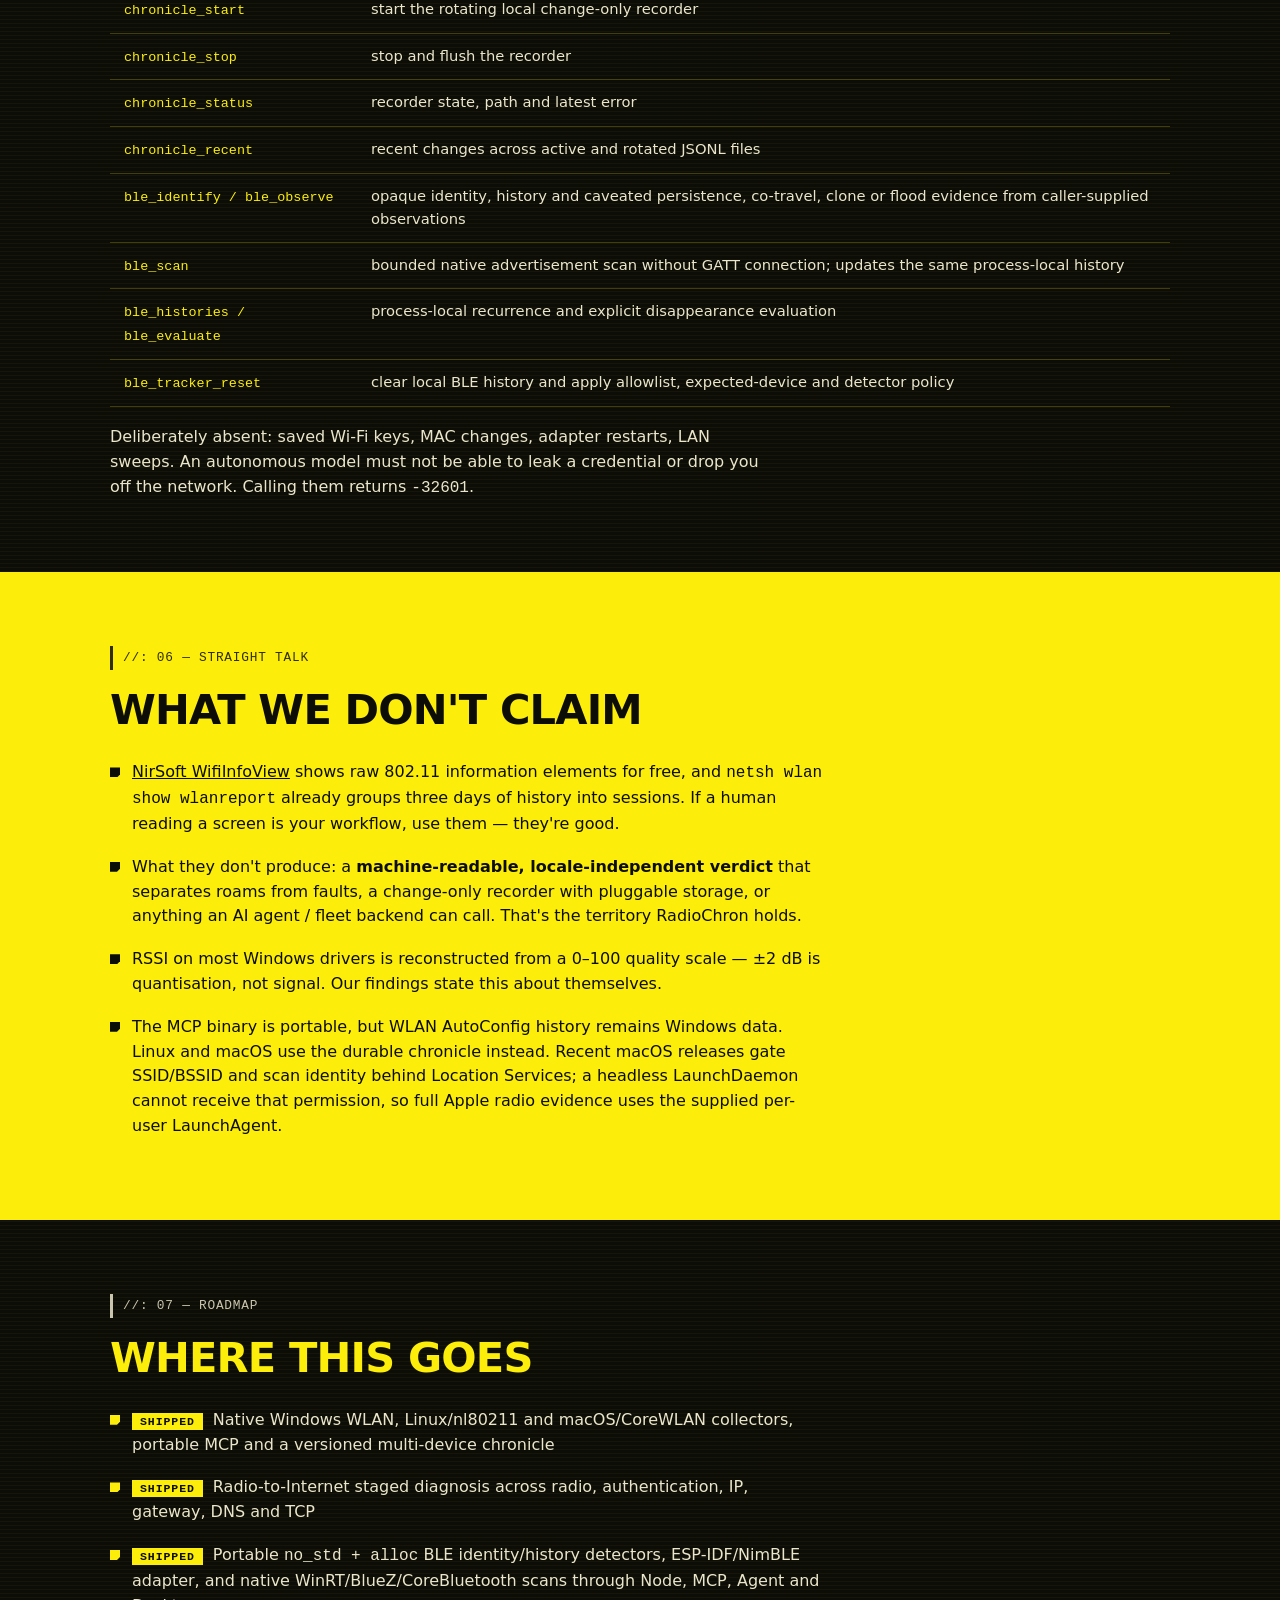
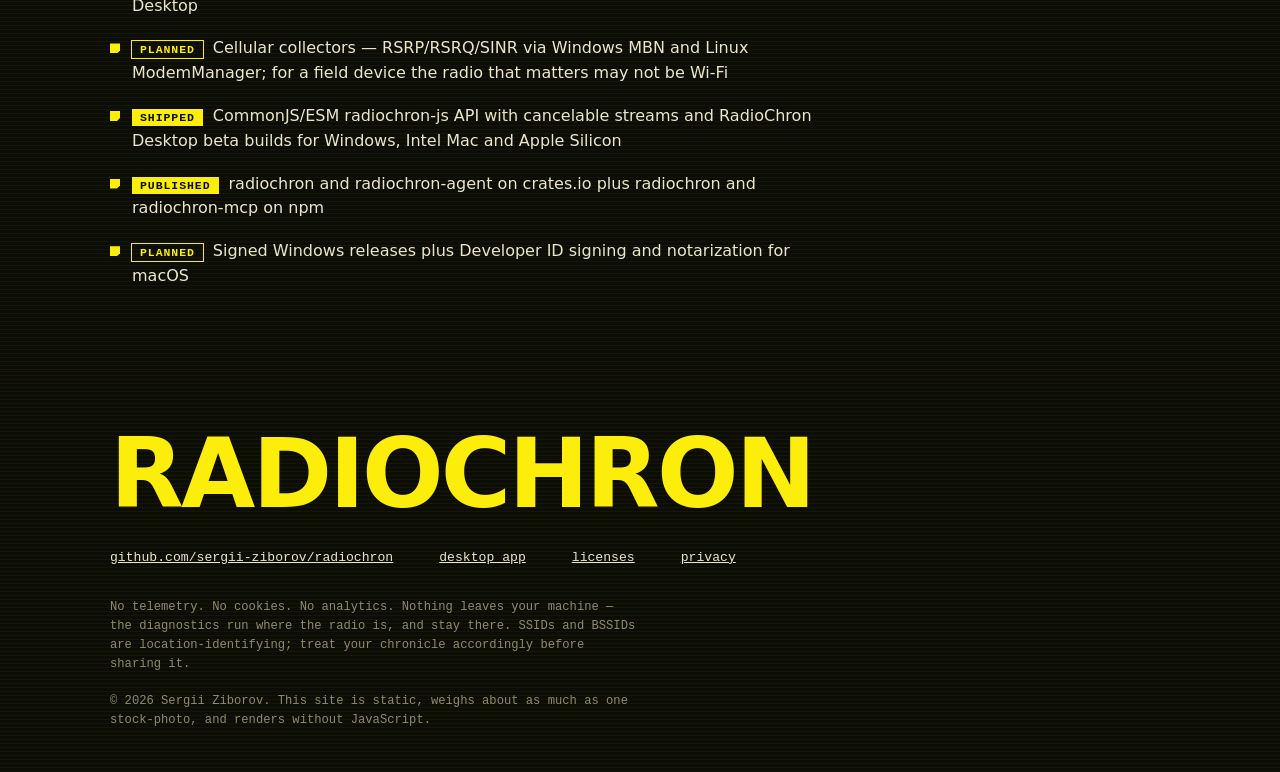
==== commit 7765a627: "docs: publish agent and MCP 0.5 capabilities" ====
--- a/public/index.html
+++ b/public/index.html
@@ -3,15 +3,15 @@
 <head>
 <meta charset="utf-8">
 <meta name="viewport" content="width=device-width, initial-scale=1">
-<title>RadioChron — Rust Wi-Fi and BLE diagnostics for IoT, Node, MCP and Desktop</title>
-<meta name="description" content="RadioChron records Wi-Fi and BLE history, diagnoses the path from radio to Internet, and ships as a Rust core, Node library, MCP server and desktop app.">
+<title>RadioChron — Rust Wi-Fi and BLE diagnostics for IoT, Agent, Node, MCP and Desktop</title>
+<meta name="description" content="RadioChron records Wi-Fi and BLE history, diagnoses radio-to-Internet incidents, and ships as a Rust core, durable IoT agent, streaming Node library, MCP server and desktop app.">
 <meta name="keywords" content="wifi diagnostics, bluetooth history, BLE beacon tracking, rust wifi library, MCP server, IoT monitoring, 802.11 analysis, embedded rust">
 <meta name="robots" content="index, follow">
 <link rel="canonical" href="https://radiochron.com/">
 <meta property="og:type" content="website">
 <meta property="og:site_name" content="RadioChron">
 <meta property="og:title" content="RadioChron — the chronicle of your radio">
-<meta property="og:description" content="Pure-Rust Wi-Fi diagnostics and portable BLE history: radio-to-Internet verdicts, a change-only recorder, Node, MCP and Desktop surfaces.">
+<meta property="og:description" content="Pure-Rust Wi-Fi diagnostics and portable BLE history: radio-to-Internet verdicts, a durable agent, streaming Node API, MCP and Desktop.">
 <meta property="og:url" content="https://radiochron.com/">
 <meta property="og:image" content="https://radiochron.com/og.png">
 <meta property="og:image:width" content="1200">
@@ -28,7 +28,7 @@
   "name": "RadioChron",
   "applicationCategory": "DeveloperApplication",
   "operatingSystem": "Windows, Linux, macOS",
-  "description": "Wi-Fi diagnostics and BLE identity history with a Rust core, Node library, MCP server and Windows/macOS desktop app.",
+  "description": "Wi-Fi diagnostics and BLE identity history with a Rust core, durable IoT agent, streaming Node library, MCP server and Windows/macOS desktop app.",
   "url": "https://radiochron.com",
   "license": "https://radiochron.com/license",
   "offers": { "@type": "Offer", "price": "0", "priceCurrency": "USD" },
@@ -37,6 +37,7 @@
     "https://github.com/sergii-ziborov/radiochron",
     "https://github.com/sergii-ziborov/radiochron-mcp",
     "https://github.com/sergii-ziborov/radiochron-js",
+    "https://github.com/sergii-ziborov/radiochron-agent",
     "https://github.com/sergii-ziborov/radiochron-electron",
     "https://github.com/sergii-ziborov/radiochron-site"
   ]
@@ -92,7 +93,7 @@
     <div class="tag">//: RADIO DIAGNOSTICS FOR MACHINES THAT CAN'T EXPLAIN THEMSELVES</div>
     <h1>The chronicle<br>of your radio<span class="blink">_</span></h1>
     <p class="sub"><strong>RadioChron</strong> is a Rust Wi-Fi diagnostics and BLE history engine
-      with Node, MCP and desktop surfaces.
+      with an unattended agent, streaming Node API, MCP and desktop surfaces.
       It records what the radio actually did — associations, roams, drops, reason codes —
       and returns <strong>verdicts, not data dumps</strong>. A snapshot says “−58 dBm, fine”.
       The chronicle says why it wasn't fine ten minutes ago.</p>
@@ -103,7 +104,7 @@
     <div class="stats">
       <div class="stat cut"><b>3</b><span>DEPENDENCIES</span></div>
       <div class="stat cut"><b>13</b><span>CRATES, WHOLE TREE</span></div>
-      <div class="stat cut"><b>~1.0&nbsp;MB</b><span>SERVER BINARY</span></div>
+      <div class="stat cut"><b>~1.9&nbsp;MB</b><span>SERVER BINARY</span></div>
       <div class="stat cut"><b>0</b><span>C TOOLCHAIN NEEDED</span></div>
     </div>
     <div class="term cut">
@@ -113,6 +114,9 @@
 
 <span class="c"># Standalone Node library</span>
 <span class="g">$</span> npm install radiochron
+
+<span class="c"># Unattended durable collector</span>
+<span class="g">$</span> cargo install radiochron-agent
 
 <span class="c"># Separate MCP server package</span>
 <span class="g">$</span> claude mcp add radiochron -- npx -y radiochron-mcp</pre>
@@ -221,8 +225,8 @@
 
 <section class="band" id="surfaces">
   <div class="wrap">
-    <div class="tag">//: 04 — FOUR WAYS IN</div>
-    <h2>One engine, four focused surfaces</h2>
+    <div class="tag">//: 04 — FIVE WAYS IN</div>
+    <h2>One engine, five focused surfaces</h2>
     <div class="grid g2">
       <div class="card cut"><h3>Rust library</h3>
         <div class="m"><code>radiochron</code> — collectors, 802.11 analysis, BLE identity/history
@@ -230,16 +234,23 @@
         The BLE model remains <code>no_std + alloc</code>. MIT/Apache-2.0.
         <a href="https://github.com/sergii-ziborov/radiochron">Source</a>.</div></div>
       <div class="card cut"><h3>MCP server</h3>
-        <div class="m"><code>radiochron-mcp</code> — fifteen portable typed tools + six resources
-        over stdio; Windows adds WLAN AutoConfig history. BLE tools analyze caller-supplied
-        observations and never start a Bluetooth scan. MIT licensed.
+        <div class="m"><code>radiochron-mcp</code> — seventeen portable typed tools + six resources
+        over stdio; Windows adds WLAN AutoConfig history. <code>diagnose_incident</code> orchestrates
+        the chain and <code>ble_scan</code> observes native WinRT, BlueZ, or CoreBluetooth radio.
+        MIT licensed.
         <a href="https://github.com/sergii-ziborov/radiochron-mcp">Source</a>.</div></div>
       <div class="card cut"><h3>Node/npm library</h3>
         <div class="m">The <a href="https://github.com/sergii-ziborov/radiochron-js">standalone package</a>
         is the application API over the Rust core for Windows x64, Linux x64/ARM64, Intel Mac and
-        Apple Silicon. It adds native WinRT, BlueZ and CoreBluetooth scanning, packages a
-        revision-checked native Node adapter, and is independent of MCP.
+        Apple Silicon. It provides CommonJS and ESM, cancelable Wi-Fi/BLE/chronicle async
+        streams, native scanning, a revision-checked adapter, and remains independent of MCP.
         <a href="https://www.npmjs.com/package/radiochron">Install from npm</a>.</div></div>
+      <div class="card cut"><h3>Unattended agent</h3>
+        <div class="m"><code>radiochron-agent</code> — an opt-in native Wi-Fi/BLE collector for
+        gateways and edge boxes. It writes every versioned event to a durable offline spool
+        before MQTT QoS 1 or OTLP export, exposes Prometheus health, and supports signed
+        configuration/OTA without adding transport dependencies to core.
+        <a href="https://github.com/sergii-ziborov/radiochron-agent">Install and configure</a>.</div></div>
       <div class="card cut"><h3>Desktop app</h3>
         <div class="m"><a href="/electron">RadioChron Desktop</a> —
         Windows/macOS baselines, shared Wi-Fi/Bluetooth RF map, 1/7/30-day presence patterns,
@@ -287,9 +298,10 @@
 <section class="band k" id="tools">
   <div class="wrap">
     <div class="tag">//: 05 — MCP SURFACE</div>
-    <h2>Fifteen portable typed tools, honest about effects</h2>
+    <h2>Seventeen portable typed tools, honest about effects</h2>
     <table>
       <tr><th>tool</th><th>answers</th></tr>
+      <tr><td><code>diagnose_incident</code></td><td>one compact Wi-Fi, connectivity, history, chronicle and optional native BLE incident report</td></tr>
       <tr><td><code>wifi_history</code></td><td>“why did it drop earlier” — reconnect loops, an AP failing key exchange, credential mismatch <span class="m">// the headline</span></td></tr>
       <tr><td><code>wifi_analyze</code></td><td>findings, not records: contention, weak signal, band-steering candidates — 802 bytes where the raw list costs 41&nbsp;KB</td></tr>
       <tr><td><code>wifi_sample</code></td><td>“is it stable” — RSSI swing, roam count, drops over a bounded window</td></tr>
@@ -302,7 +314,8 @@
       <tr><td><code>chronicle_status</code></td><td>recorder state, path and latest error</td></tr>
       <tr><td><code>chronicle_recent</code></td><td>recent changes across active and rotated JSONL files</td></tr>
       <tr><td><code>ble_identify / ble_observe</code></td><td>opaque identity, history and caveated persistence, co-travel, clone or flood evidence from caller-supplied observations</td></tr>
-      <tr><td><code>ble_histories / ble_evaluate</code></td><td>process-local recurrence and explicit disappearance evaluation; no radio scan is started by MCP</td></tr>
+      <tr><td><code>ble_scan</code></td><td>bounded native advertisement scan without GATT connection; updates the same process-local history</td></tr>
+      <tr><td><code>ble_histories / ble_evaluate</code></td><td>process-local recurrence and explicit disappearance evaluation</td></tr>
       <tr><td><code>ble_tracker_reset</code></td><td>clear local BLE history and apply allowlist, expected-device and detector policy</td></tr>
     </table>
     <p style="margin-top:18px" class="m">Deliberately absent: saved Wi-Fi keys, MAC changes, adapter
@@ -340,10 +353,10 @@
     <ul class="h road">
       <li class="done"><b>SHIPPED</b>Native Windows WLAN, Linux/nl80211 and macOS/CoreWLAN collectors, portable MCP and a versioned multi-device chronicle</li>
       <li class="done"><b>SHIPPED</b>Radio-to-Internet staged diagnosis across radio, authentication, IP, gateway, DNS and TCP</li>
-      <li class="done"><b>SHIPPED</b>Portable <code>no_std + alloc</code> BLE identity/history detectors, ESP-IDF/NimBLE adapter, and native WinRT/BlueZ/CoreBluetooth scans through Node/Desktop</li>
+      <li class="done"><b>SHIPPED</b>Portable <code>no_std + alloc</code> BLE identity/history detectors, ESP-IDF/NimBLE adapter, and native WinRT/BlueZ/CoreBluetooth scans through Node, MCP, Agent and Desktop</li>
       <li class="plan"><b>PLANNED</b>Cellular collectors — RSRP/RSRQ/SINR via Windows MBN and Linux ModemManager; for a field device the radio that matters may not be Wi-Fi</li>
-      <li class="done"><b>SHIPPED</b>Standalone radiochron-js Node API and RadioChron Desktop beta builds for Windows, Intel Mac and Apple Silicon</li>
-      <li class="done"><b>PUBLISHED</b>radiochron on crates.io plus radiochron and radiochron-mcp on npm</li>
+      <li class="done"><b>SHIPPED</b>CommonJS/ESM radiochron-js API with cancelable streams and RadioChron Desktop beta builds for Windows, Intel Mac and Apple Silicon</li>
+      <li class="done"><b>PUBLISHED</b>radiochron and radiochron-agent on crates.io plus radiochron and radiochron-mcp on npm</li>
       <li class="plan"><b>PLANNED</b>Signed Windows releases plus Developer ID signing and notarization for macOS</li>
     </ul>
   </div>
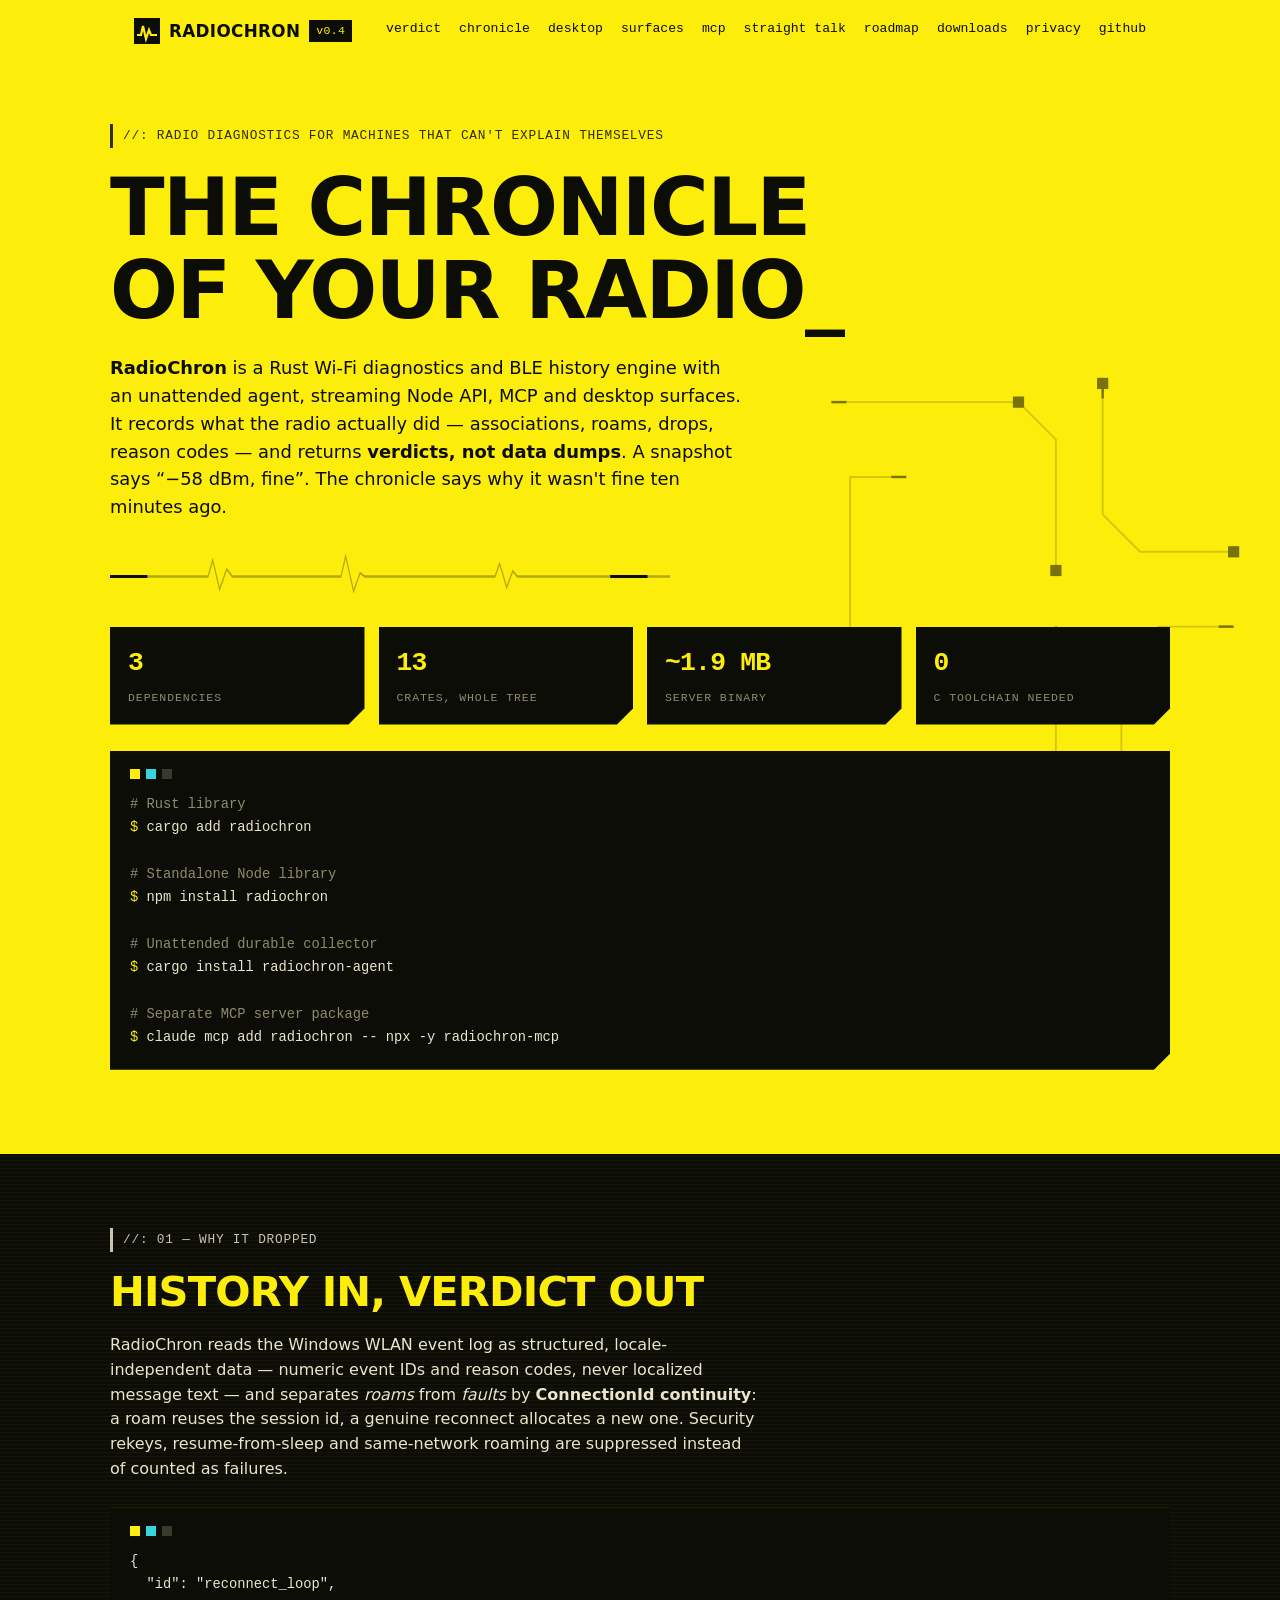
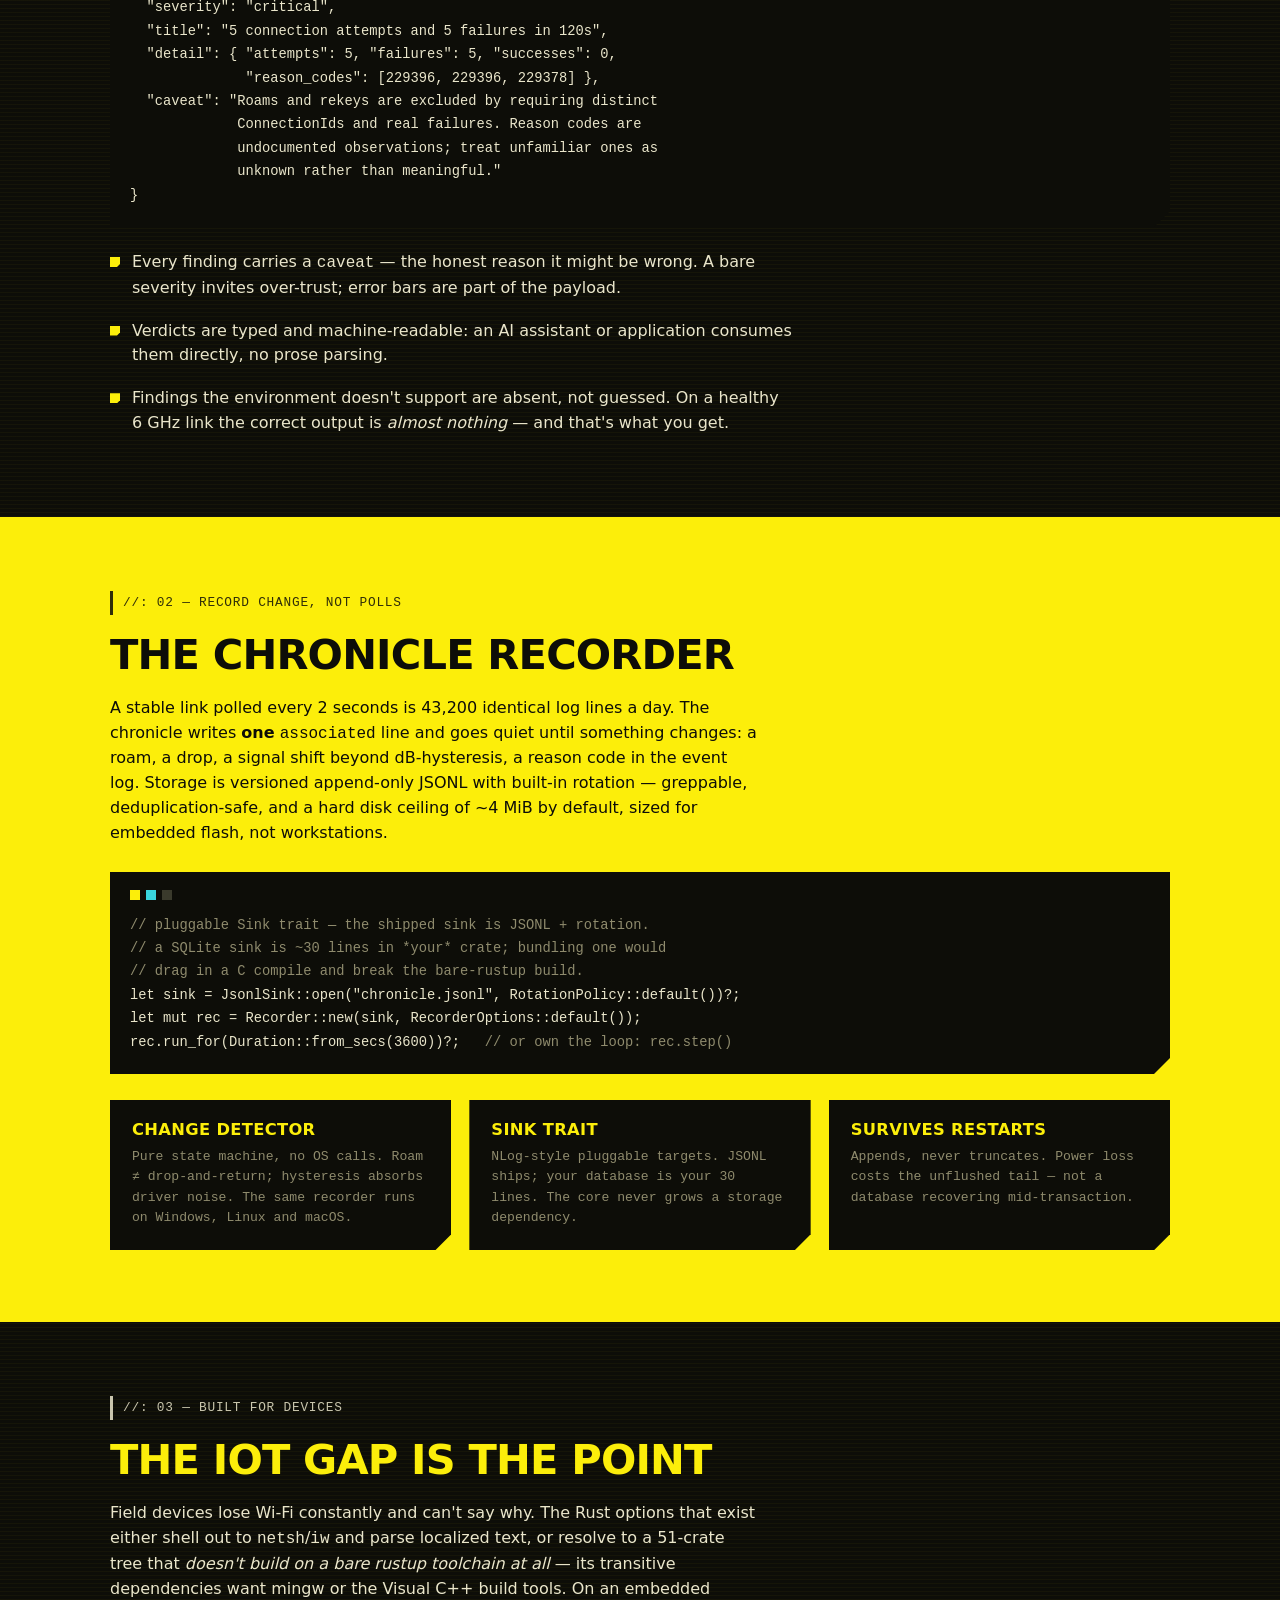
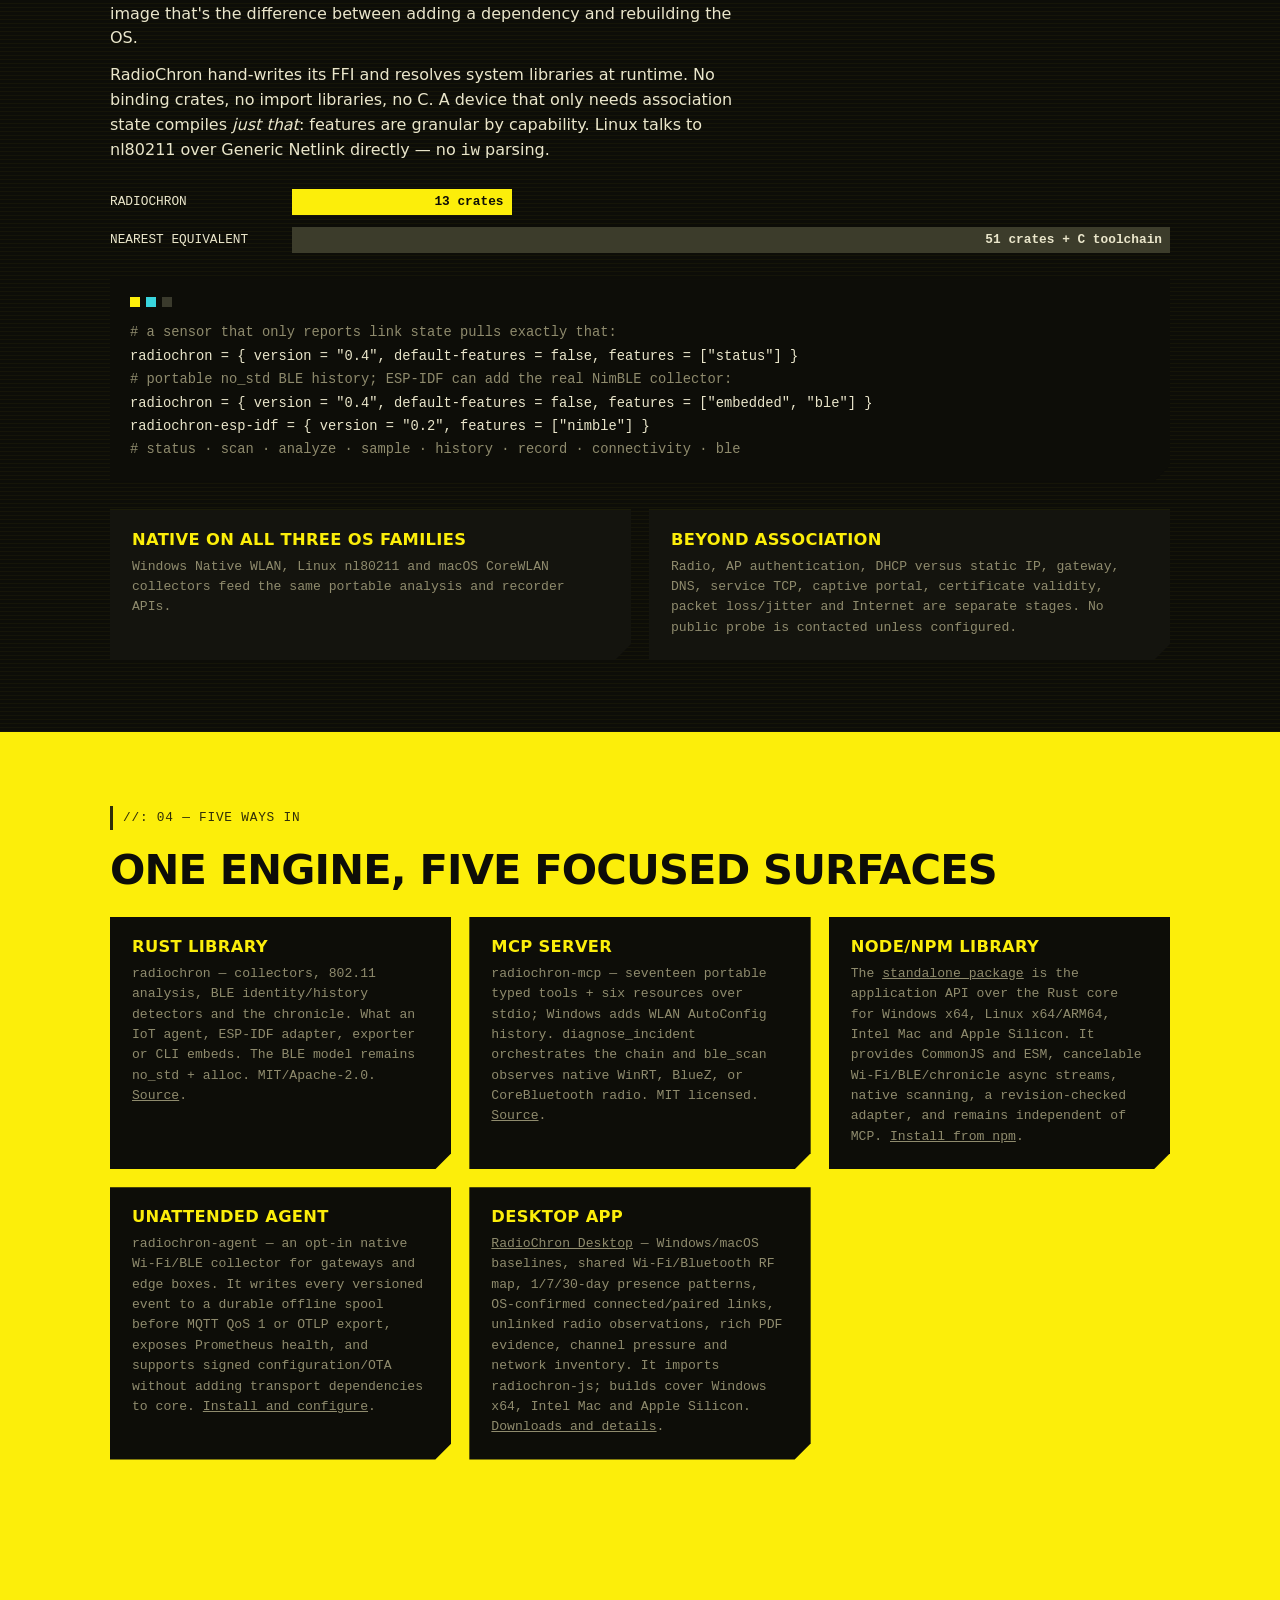
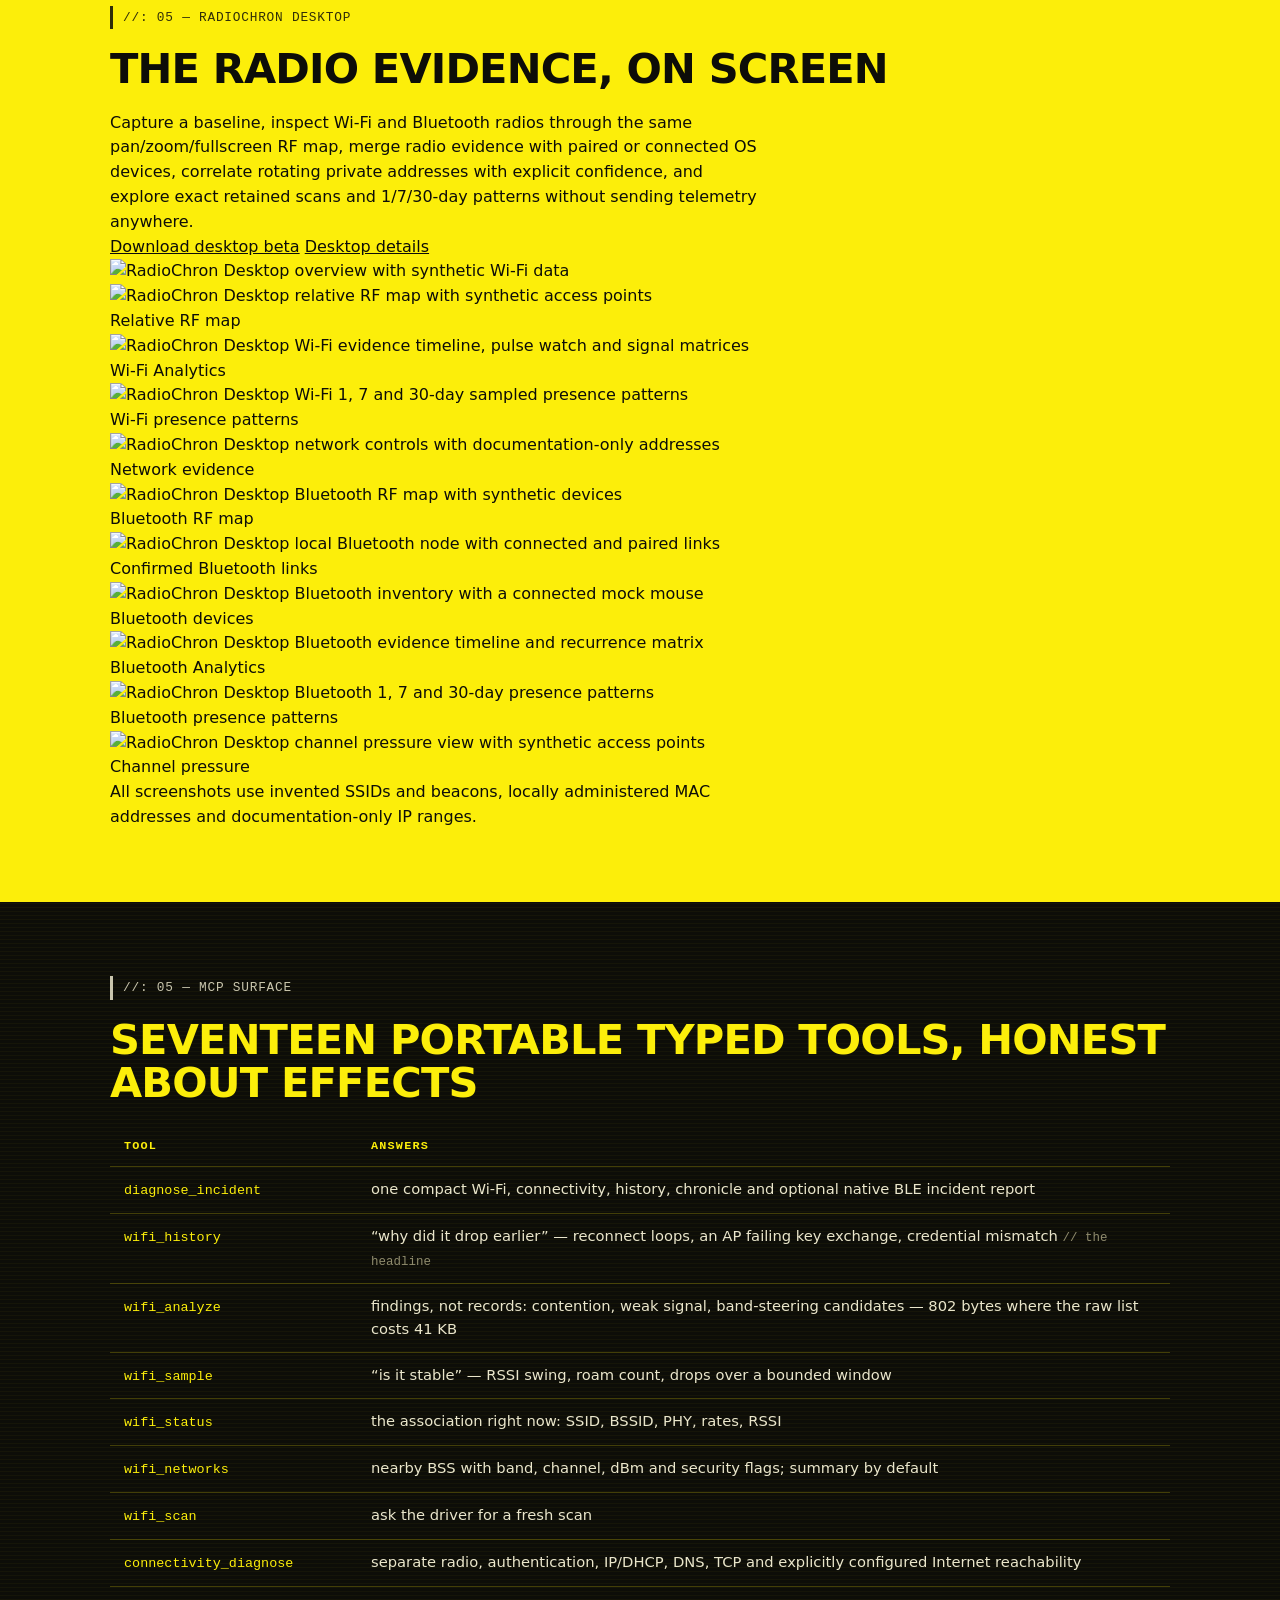
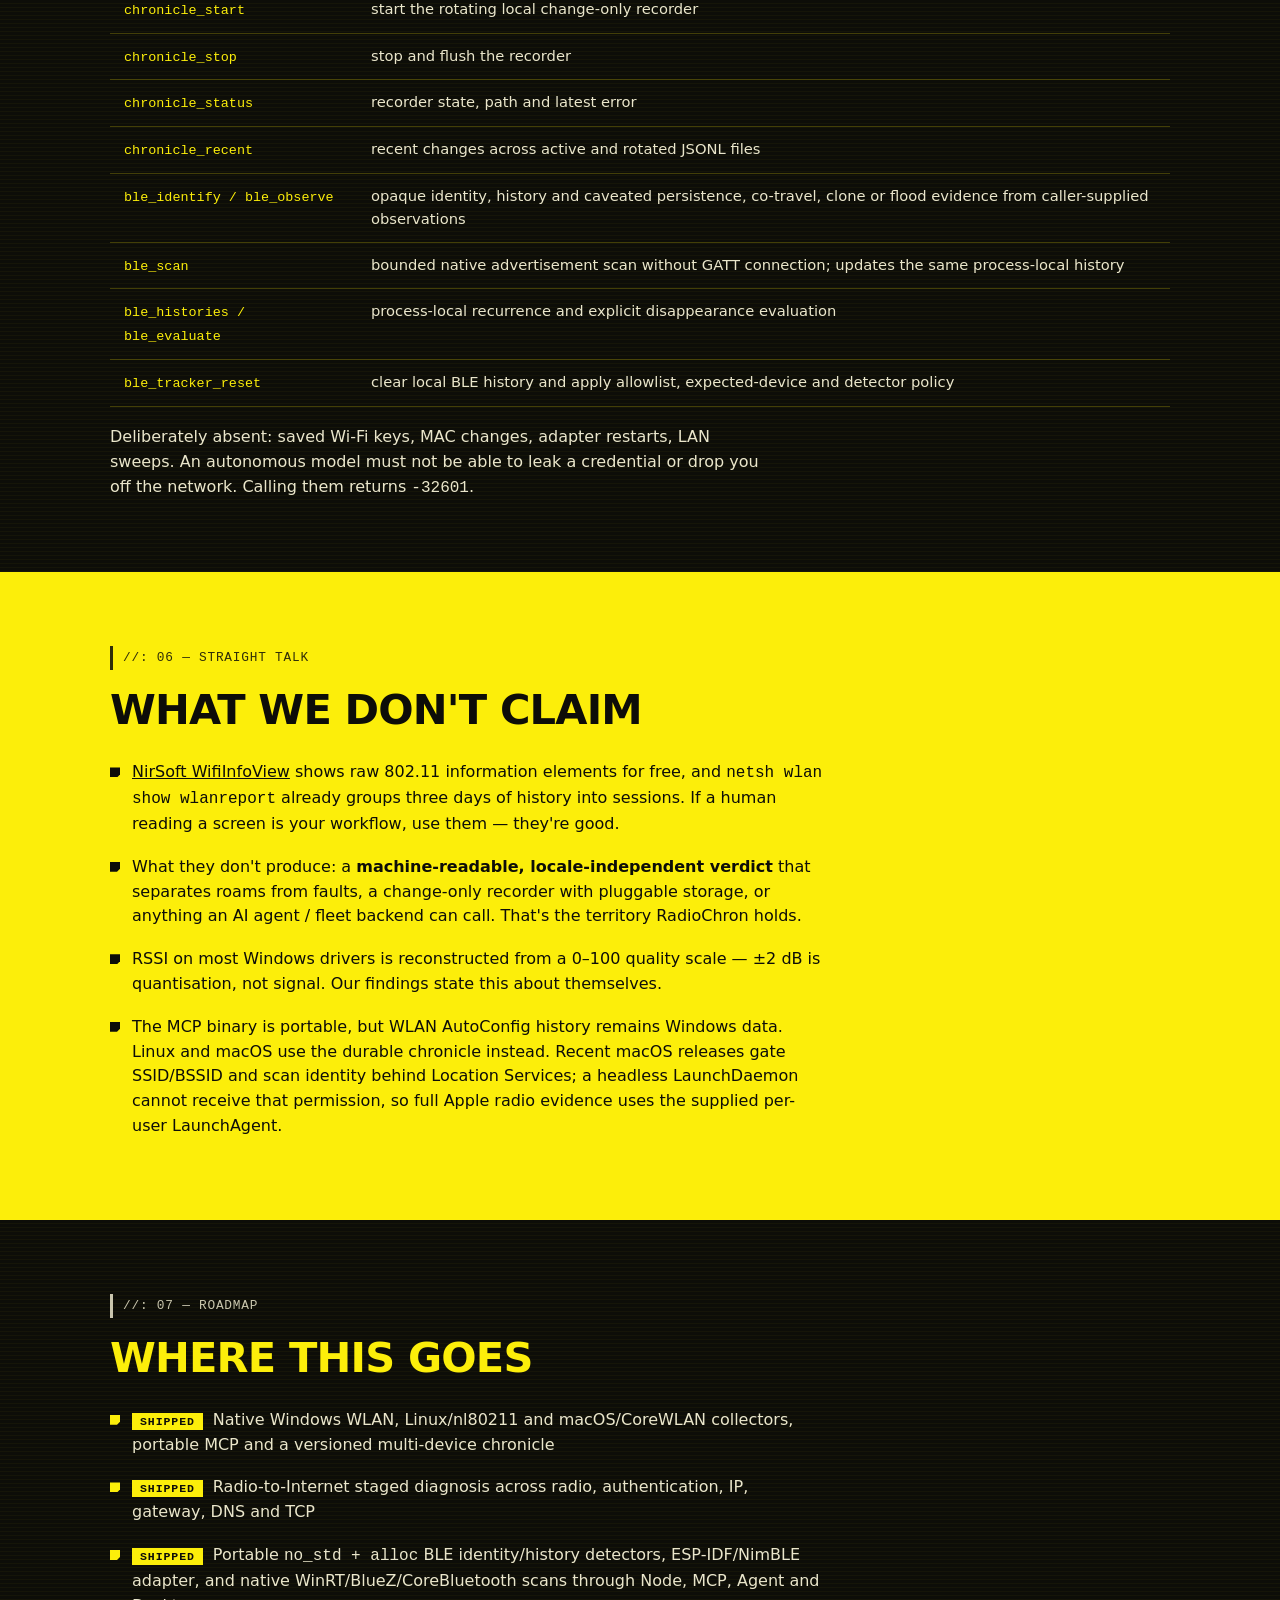
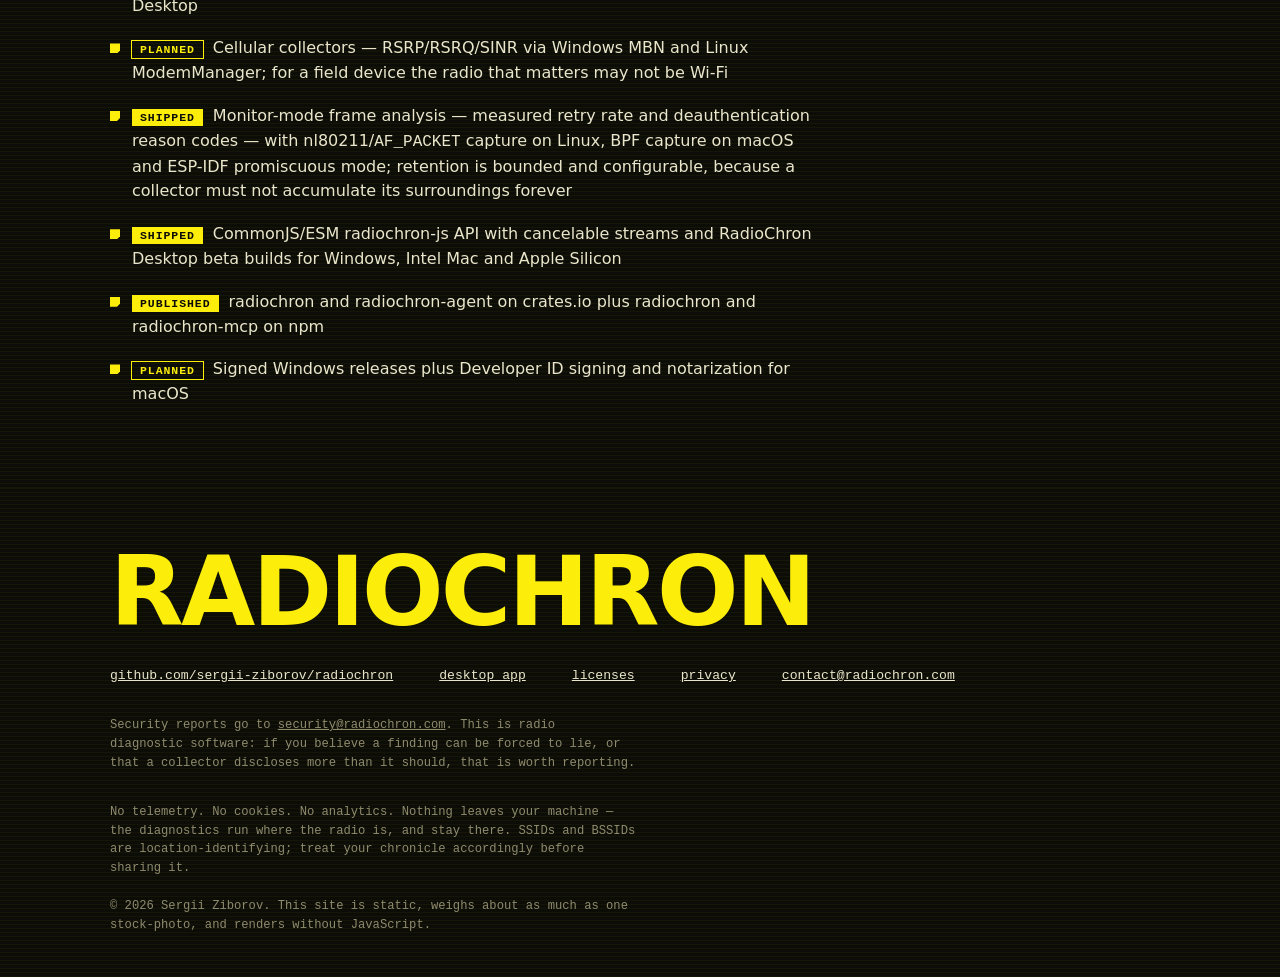
==== commit 330715e2: "docs: add contact addresses and the monitor-mode capability The site had no way to reach anyone. Dia" ====
--- a/public/index.html
+++ b/public/index.html
@@ -355,6 +355,7 @@
       <li class="done"><b>SHIPPED</b>Radio-to-Internet staged diagnosis across radio, authentication, IP, gateway, DNS and TCP</li>
       <li class="done"><b>SHIPPED</b>Portable <code>no_std + alloc</code> BLE identity/history detectors, ESP-IDF/NimBLE adapter, and native WinRT/BlueZ/CoreBluetooth scans through Node, MCP, Agent and Desktop</li>
       <li class="plan"><b>PLANNED</b>Cellular collectors — RSRP/RSRQ/SINR via Windows MBN and Linux ModemManager; for a field device the radio that matters may not be Wi-Fi</li>
+      <li class="done"><b>SHIPPED</b>Monitor-mode frame analysis — measured retry rate and deauthentication reason codes — with nl80211/<code>AF_PACKET</code> capture on Linux, BPF capture on macOS and ESP-IDF promiscuous mode; retention is bounded and configurable, because a collector must not accumulate its surroundings forever</li>
       <li class="done"><b>SHIPPED</b>CommonJS/ESM radiochron-js API with cancelable streams and RadioChron Desktop beta builds for Windows, Intel Mac and Apple Silicon</li>
       <li class="done"><b>PUBLISHED</b>radiochron and radiochron-agent on crates.io plus radiochron and radiochron-mcp on npm</li>
       <li class="plan"><b>PLANNED</b>Signed Windows releases plus Developer ID signing and notarization for macOS</li>
@@ -370,7 +371,11 @@
       <a href="/electron">desktop app</a>
       <a href="/license">licenses</a>
       <a href="/privacy">privacy</a>
-    </div>
+      <a href="mailto:contact@radiochron.com">contact@radiochron.com</a>
+    </div>
+    <div class="note">Security reports go to <a href="mailto:security@radiochron.com">security@radiochron.com</a>.
+      This is radio diagnostic software: if you believe a finding can be forced to lie, or that a
+      collector discloses more than it should, that is worth reporting.</div>
     <div class="note">No telemetry. No cookies. No analytics. Nothing leaves your machine — the
       diagnostics run where the radio is, and stay there. SSIDs and BSSIDs are location-identifying;
       treat your chronicle accordingly before sharing it.<br><br>
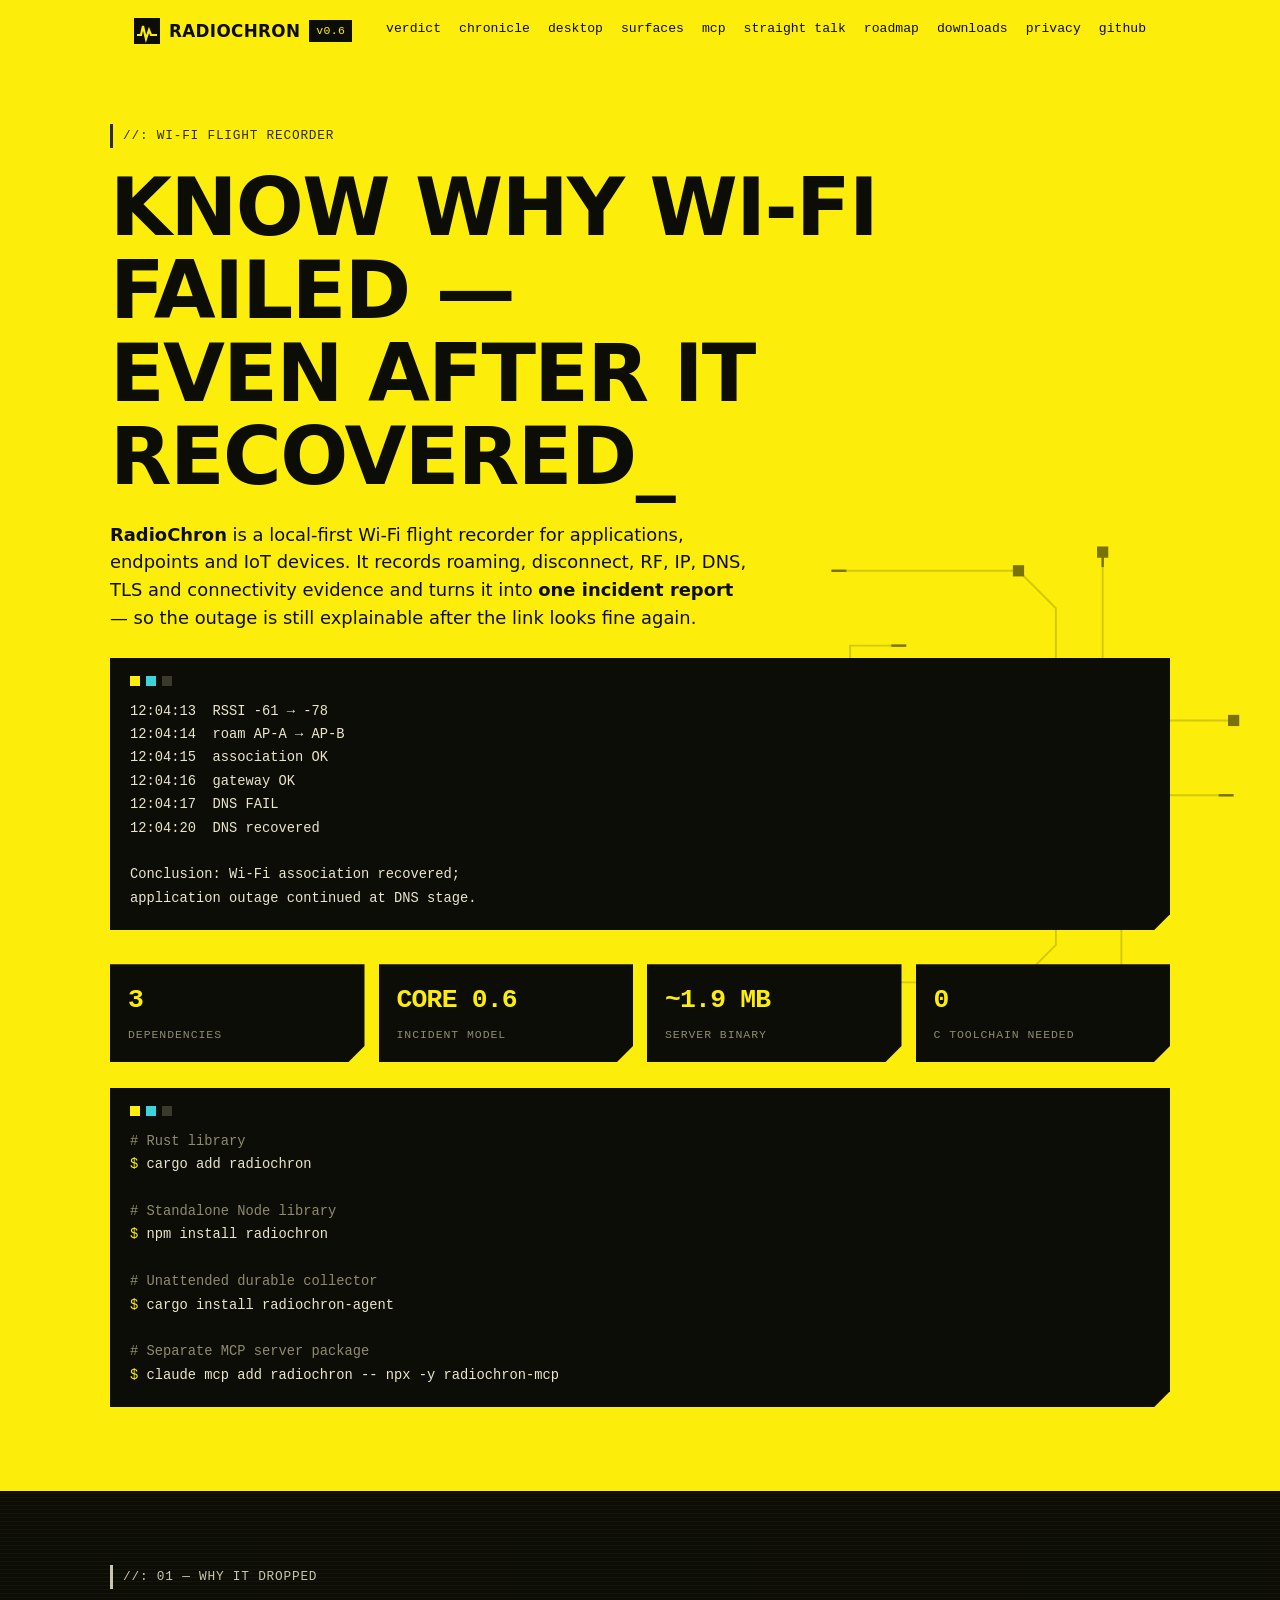
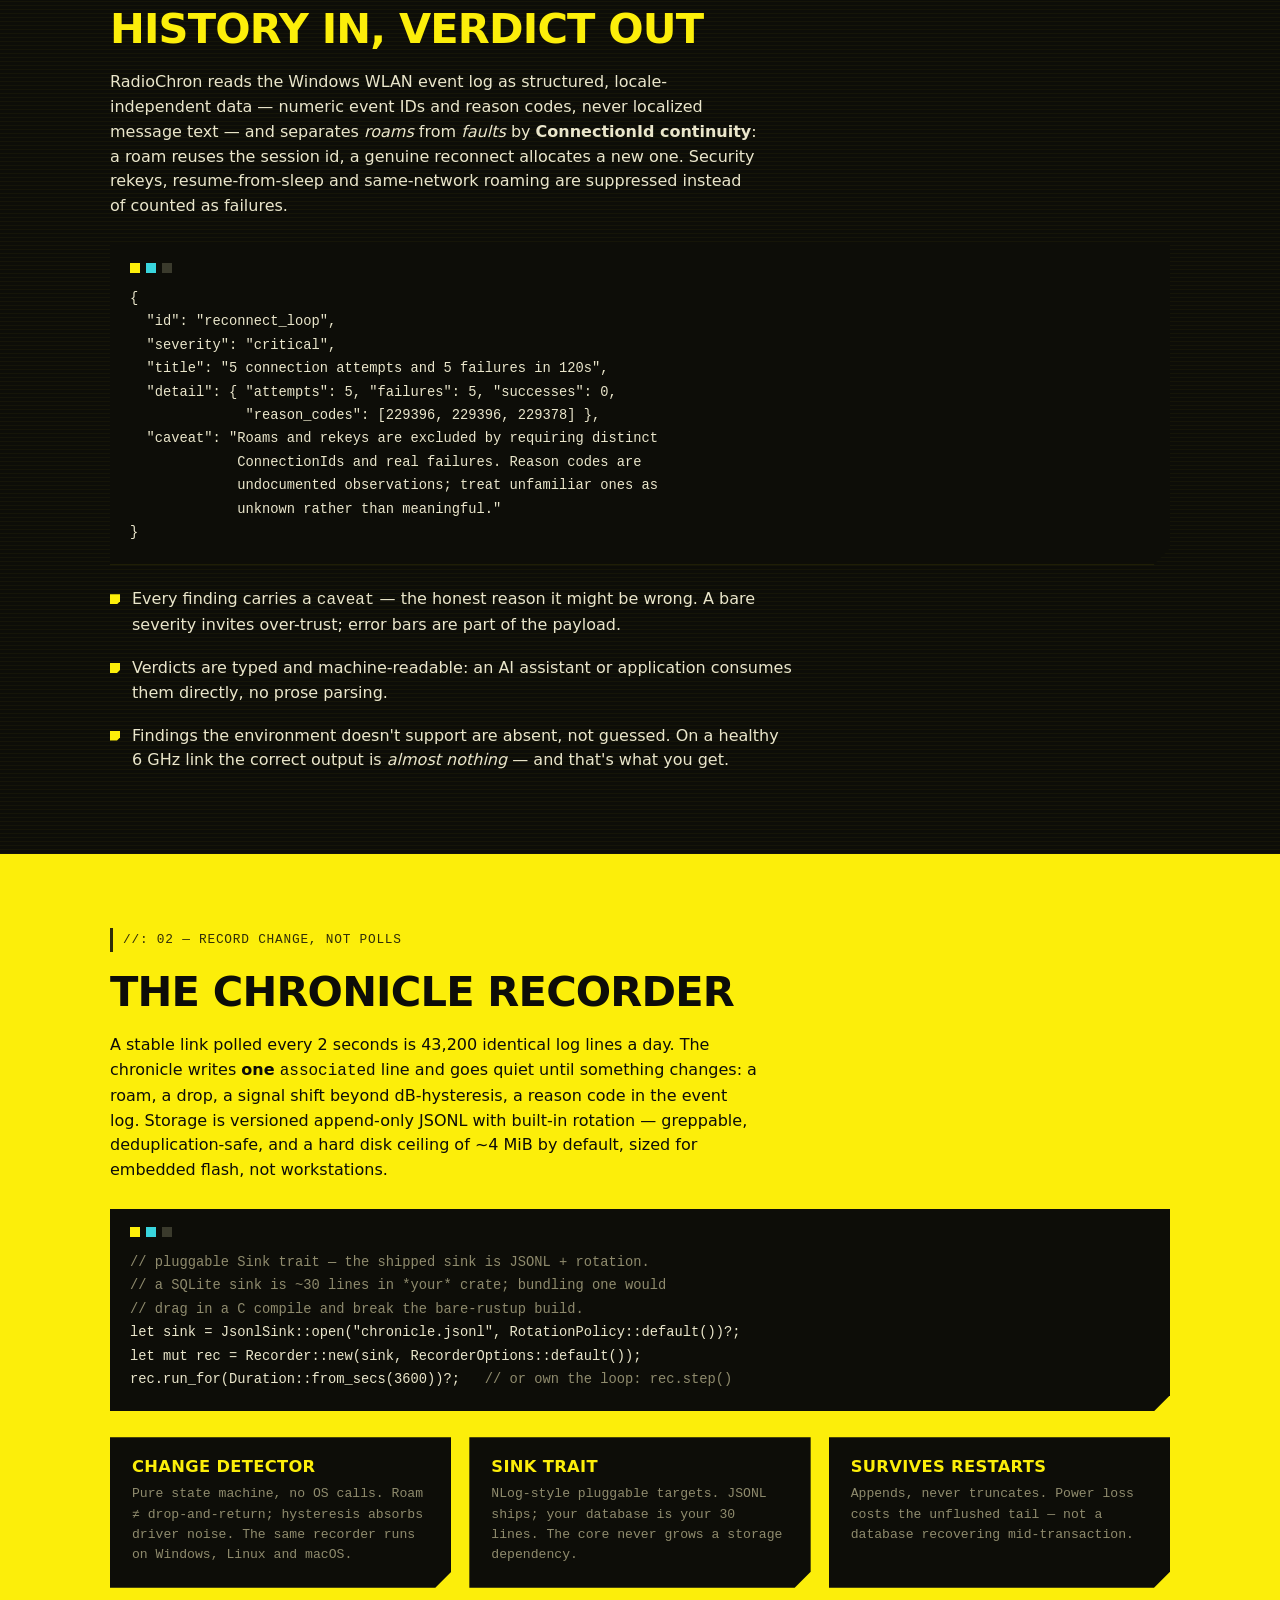
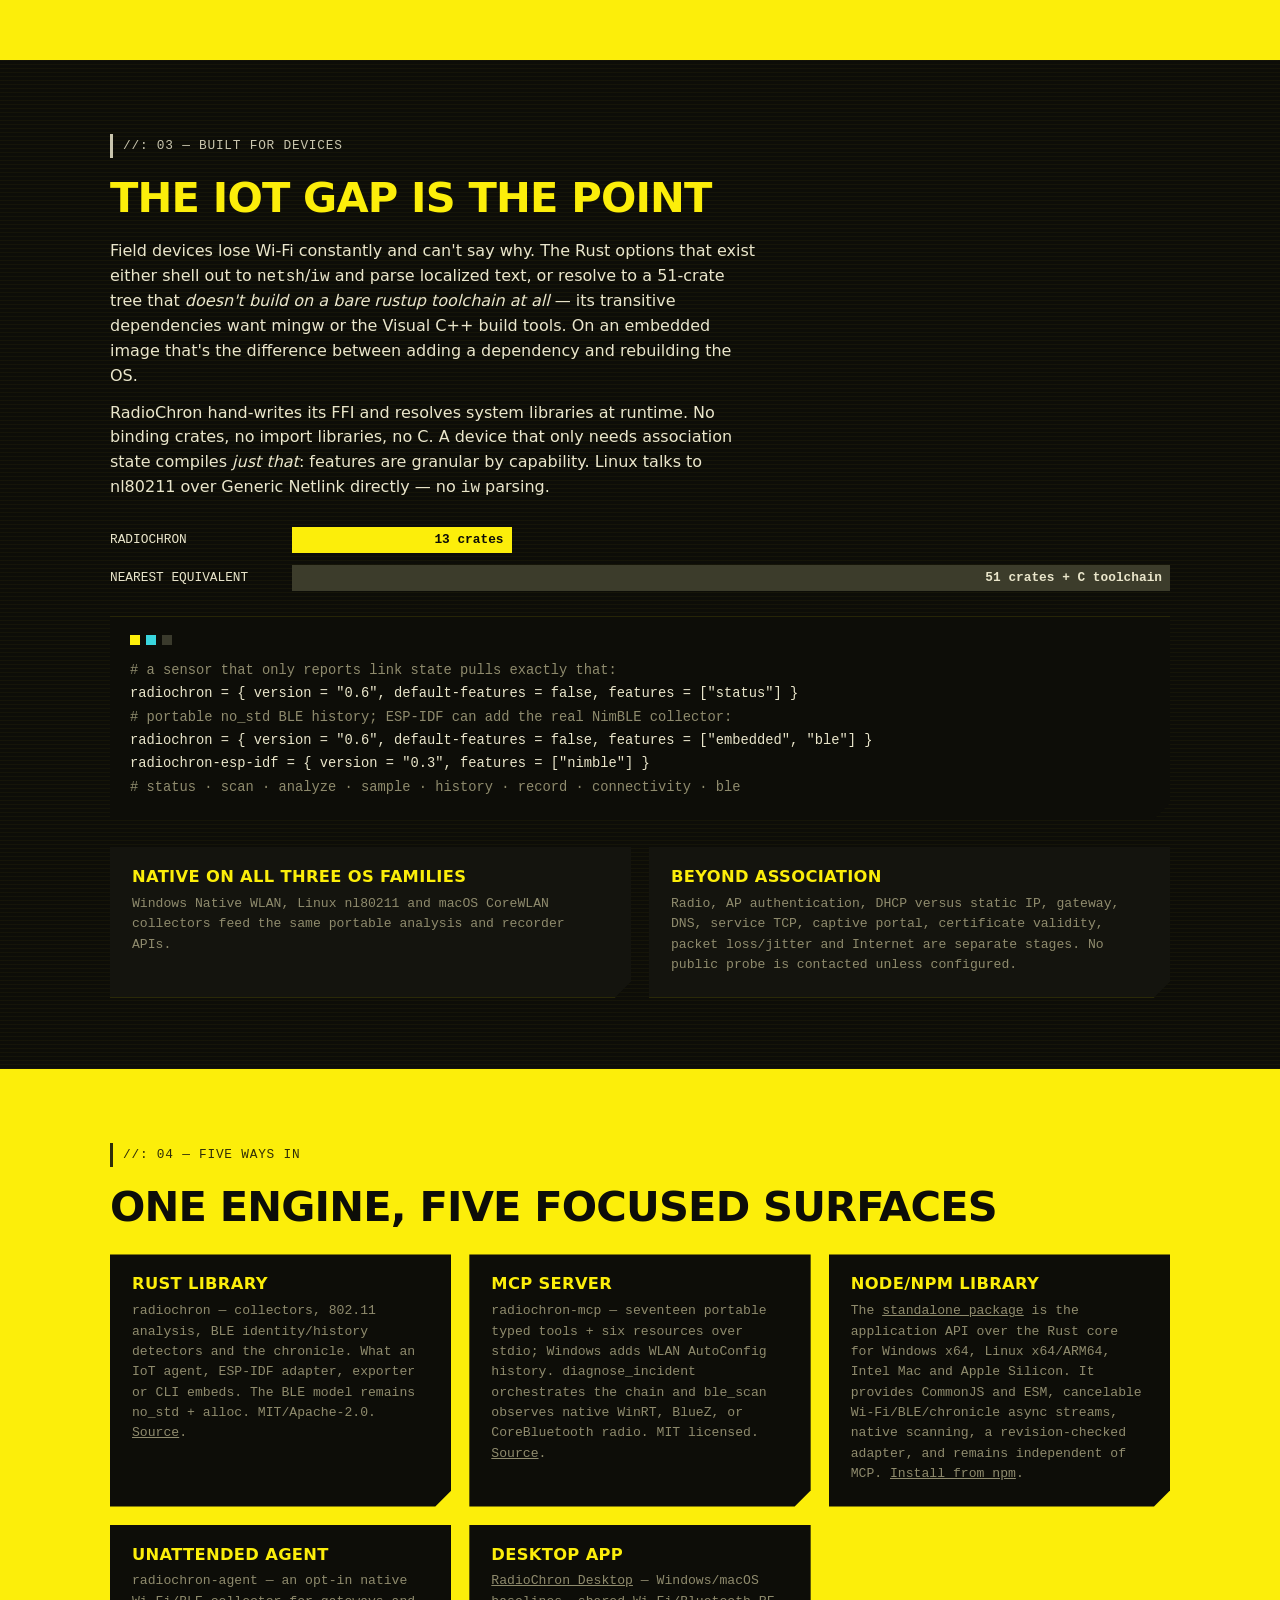
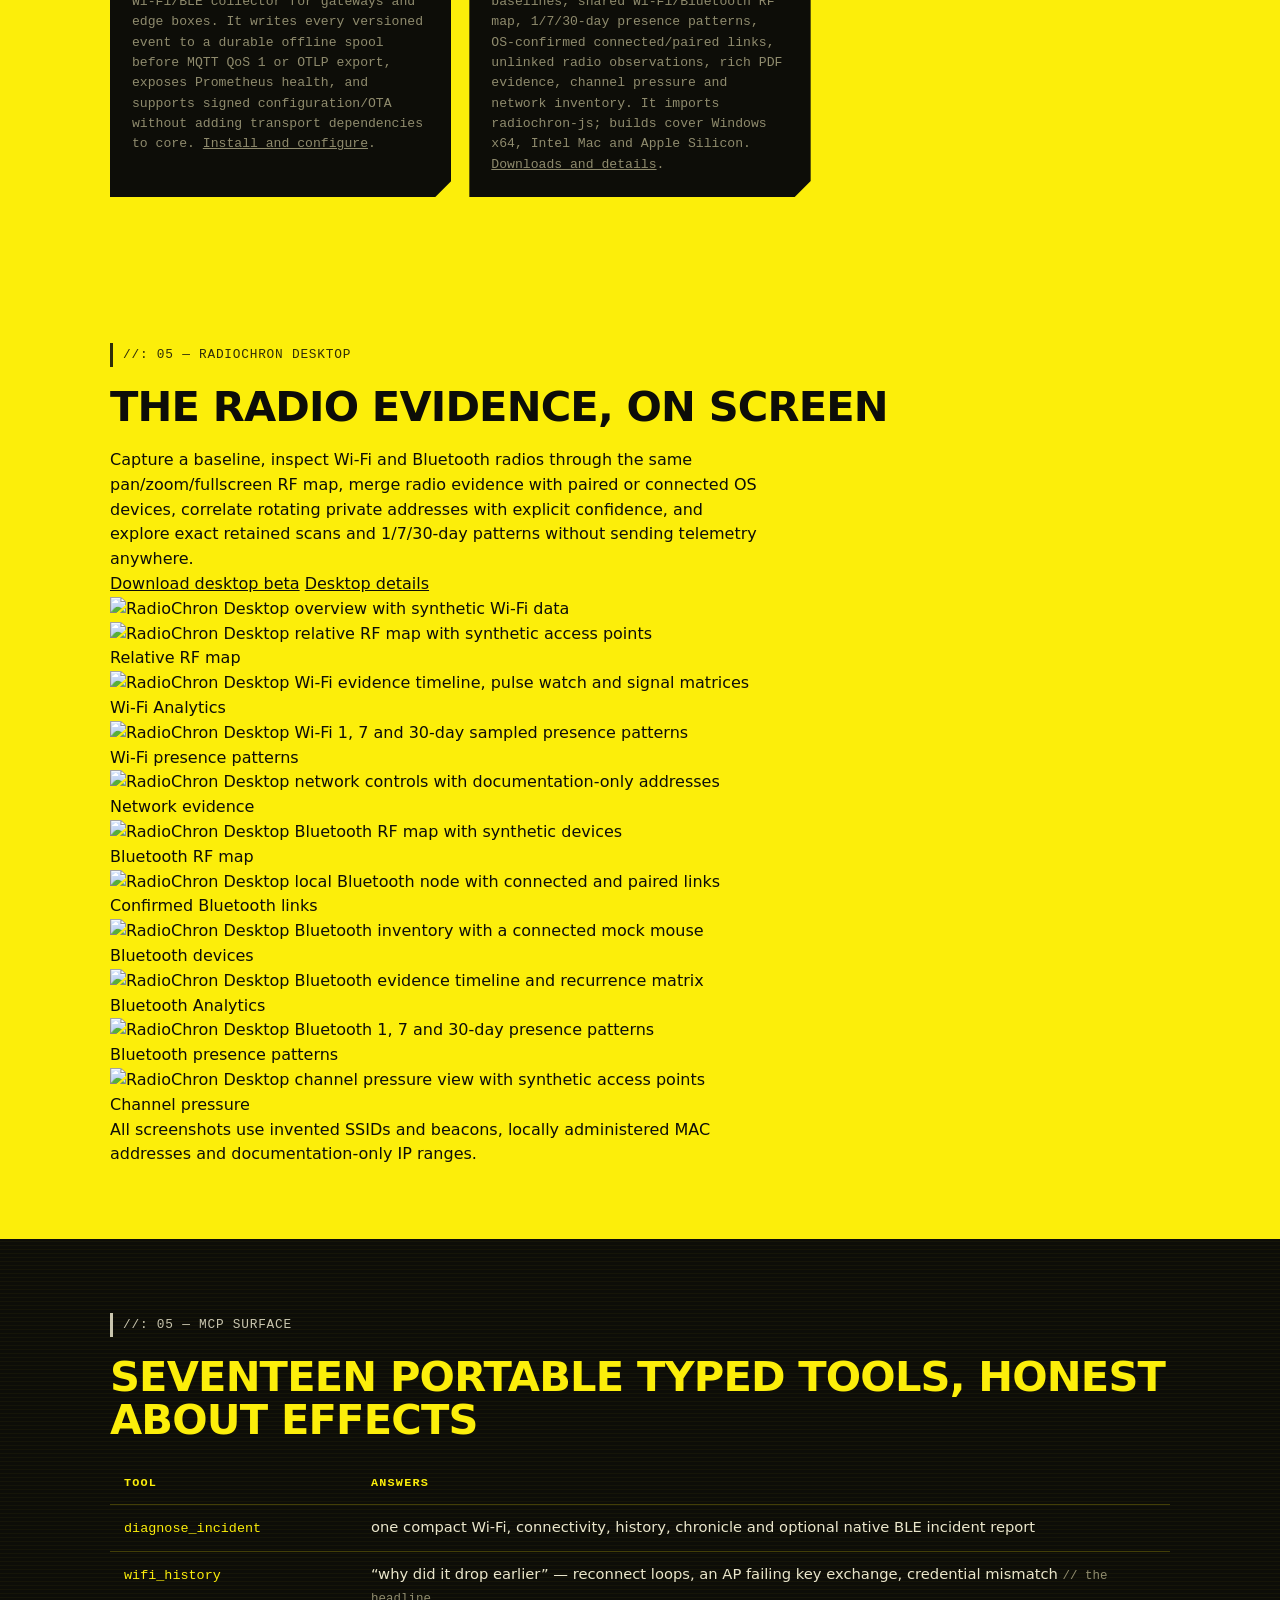
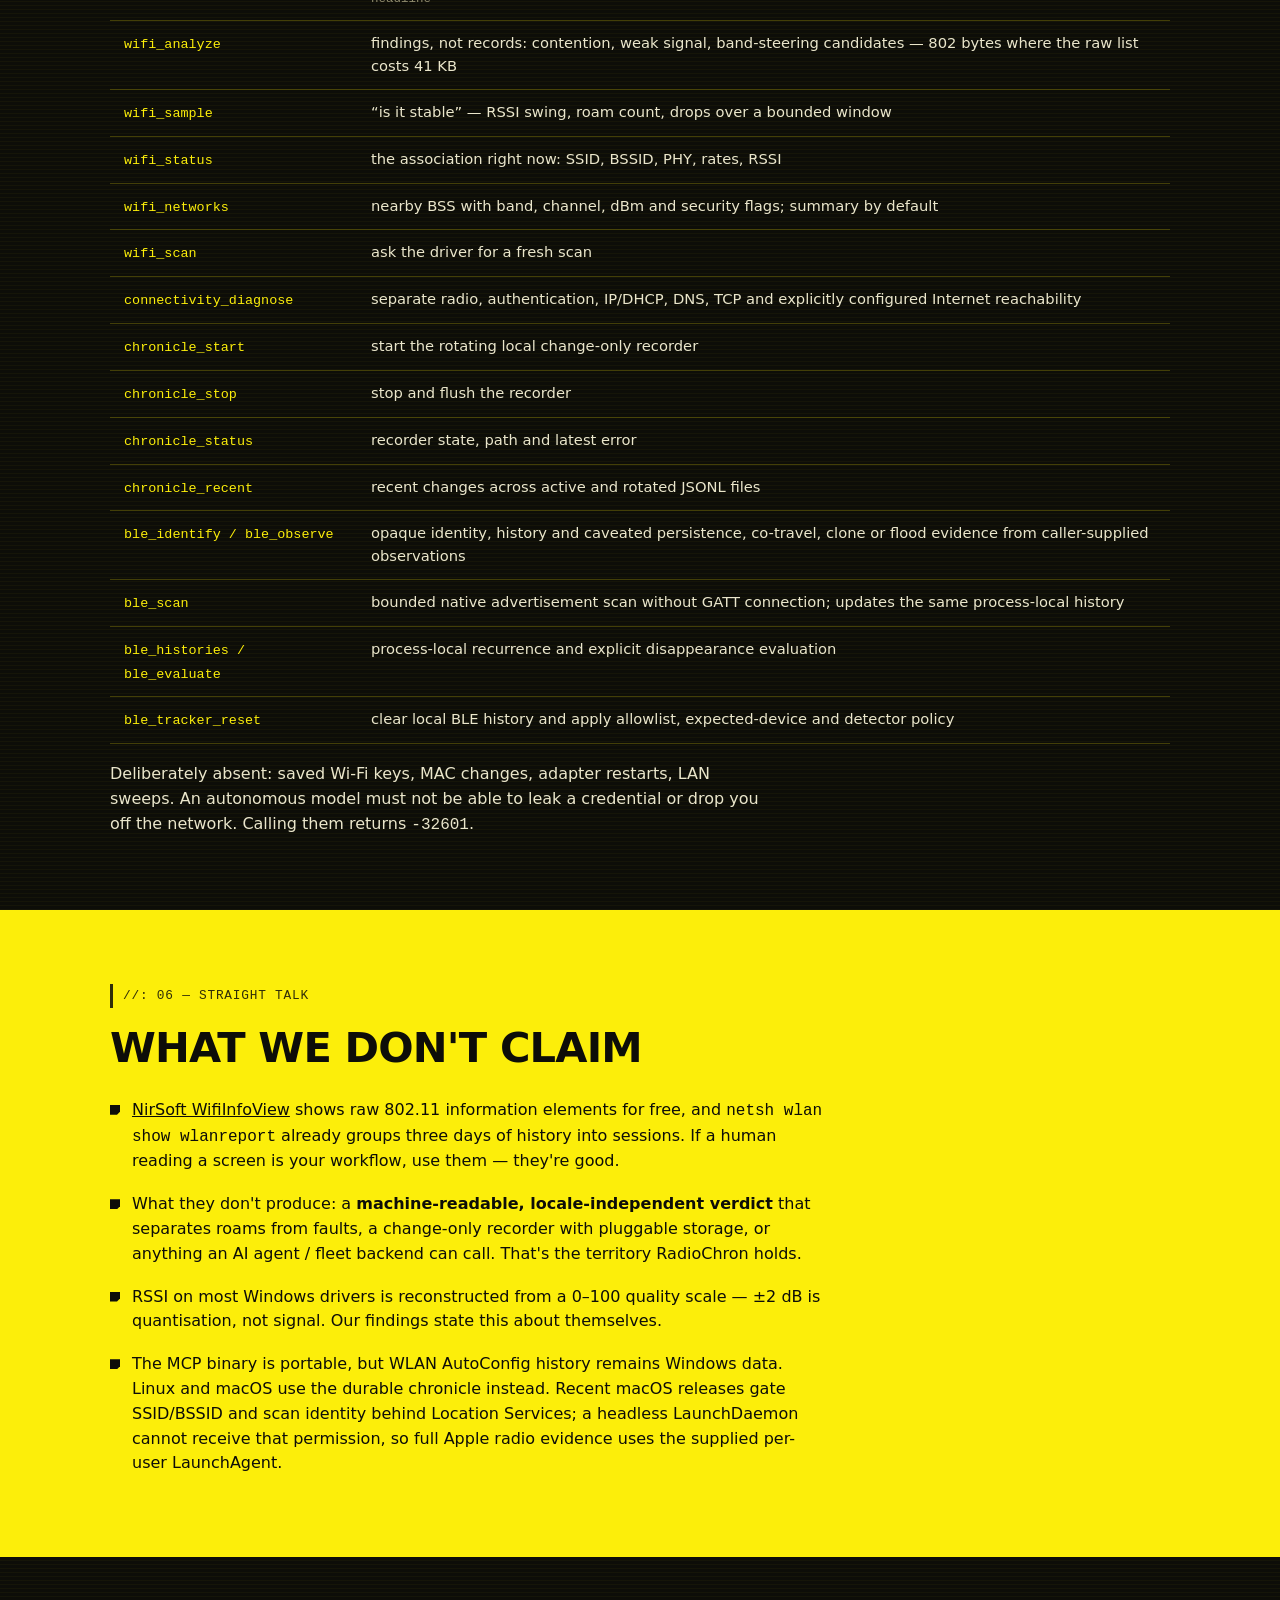
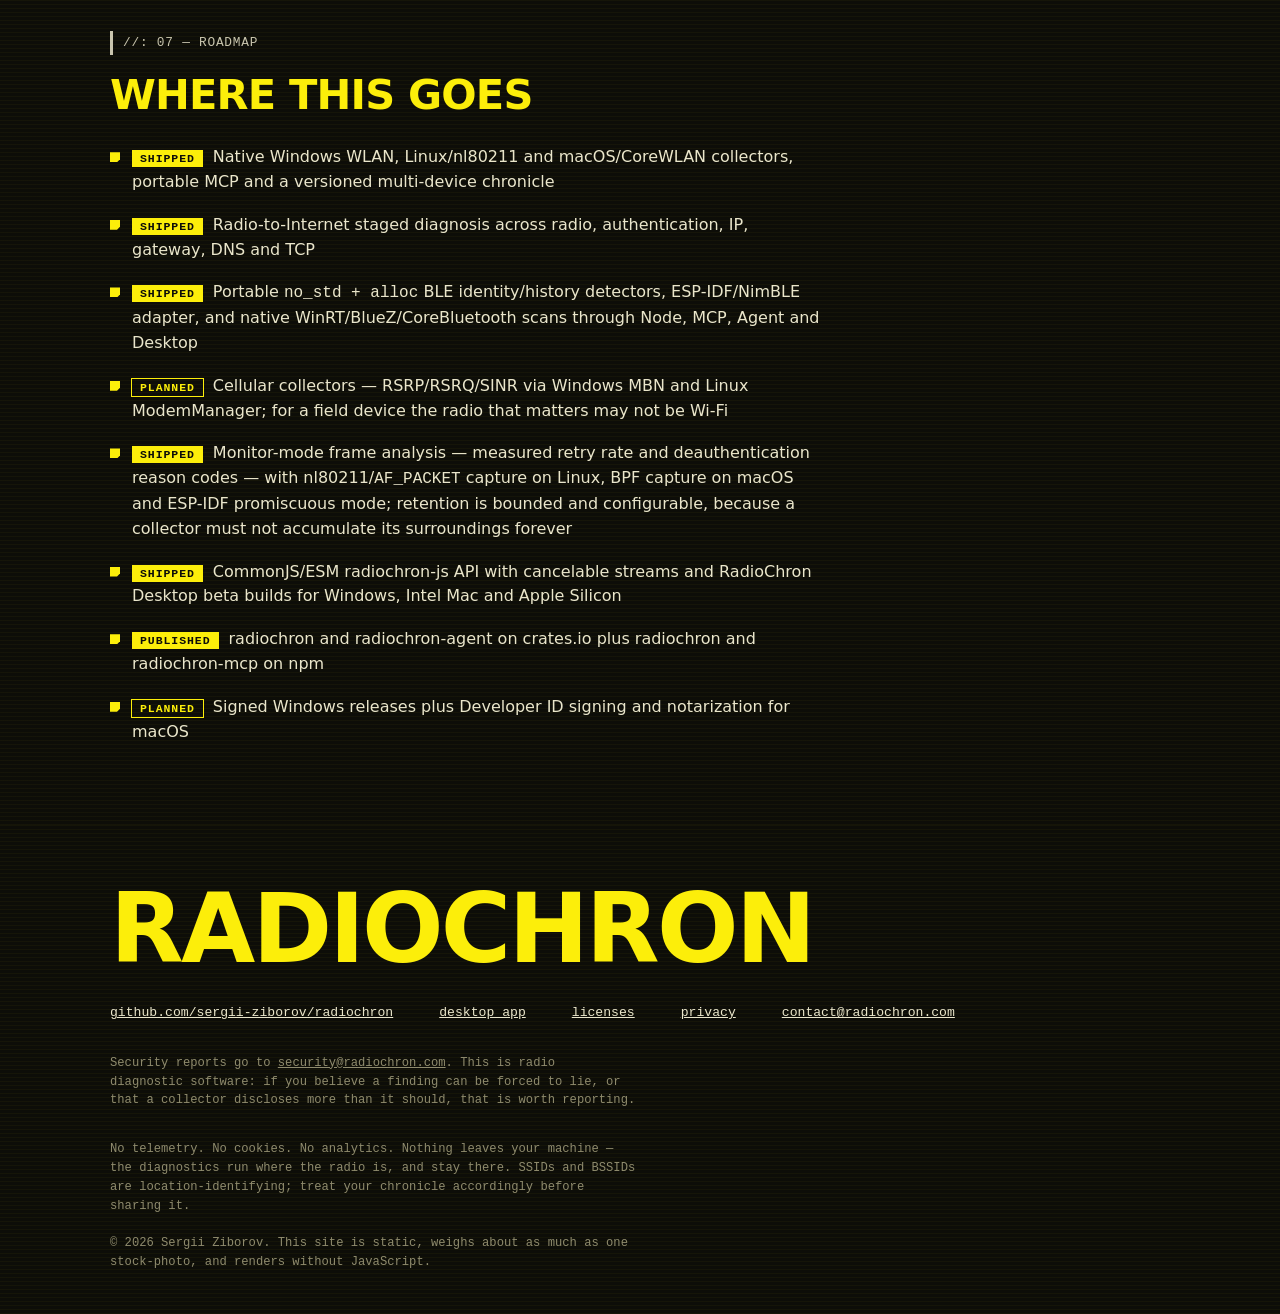
==== commit fa498b23: "feat: prefer core history and pin radiochron-js from GitHub Drop duplicate message heuristics where " ====
--- a/public/index.html
+++ b/public/index.html
@@ -3,22 +3,22 @@
 <head>
 <meta charset="utf-8">
 <meta name="viewport" content="width=device-width, initial-scale=1">
-<title>RadioChron — Rust Wi-Fi and BLE diagnostics for IoT, Agent, Node, MCP and Desktop</title>
-<meta name="description" content="RadioChron records Wi-Fi and BLE history, diagnoses radio-to-Internet incidents, and ships as a Rust core, durable IoT agent, streaming Node library, MCP server and desktop app.">
-<meta name="keywords" content="wifi diagnostics, bluetooth history, BLE beacon tracking, rust wifi library, MCP server, IoT monitoring, 802.11 analysis, embedded rust">
+<title>RadioChron — Know why Wi-Fi failed, even after it recovered</title>
+<meta name="description" content="RadioChron is a local-first Wi-Fi flight recorder. It records roaming, disconnect, RF, IP, DNS, TLS and connectivity evidence and turns it into one incident report.">
+<meta name="keywords" content="wifi flight recorder, wifi diagnostics, incident forensics, rust wifi library, MCP server, IoT monitoring, 802.11 analysis">
 <meta name="robots" content="index, follow">
 <link rel="canonical" href="https://radiochron.com/">
 <meta property="og:type" content="website">
 <meta property="og:site_name" content="RadioChron">
-<meta property="og:title" content="RadioChron — the chronicle of your radio">
-<meta property="og:description" content="Pure-Rust Wi-Fi diagnostics and portable BLE history: radio-to-Internet verdicts, a durable agent, streaming Node API, MCP and Desktop.">
+<meta property="og:title" content="RadioChron — Know why Wi-Fi failed, even after it recovered">
+<meta property="og:description" content="Local-first Wi-Fi flight recorder: roam, disconnect, RF, IP, DNS and TLS evidence in one incident report.">
 <meta property="og:url" content="https://radiochron.com/">
 <meta property="og:image" content="https://radiochron.com/og.png">
 <meta property="og:image:width" content="1200">
 <meta property="og:image:height" content="630">
 <meta name="twitter:card" content="summary_large_image">
-<meta name="twitter:title" content="RadioChron — the chronicle of your radio">
-<meta name="twitter:description" content="Rust Wi-Fi diagnostics and BLE identity history: evidence from history, not data dumps. MIT/Apache-2.0.">
+<meta name="twitter:title" content="RadioChron — Know why Wi-Fi failed, even after it recovered">
+<meta name="twitter:description" content="Local-first Wi-Fi flight recorder for applications, endpoints and IoT. MIT/Apache-2.0.">
 <meta name="twitter:image" content="https://radiochron.com/og.png">
 <link rel="icon" type="image/svg+xml" href="/favicon.svg">
 <script type="application/ld+json">
@@ -28,7 +28,7 @@
   "name": "RadioChron",
   "applicationCategory": "DeveloperApplication",
   "operatingSystem": "Windows, Linux, macOS",
-  "description": "Wi-Fi diagnostics and BLE identity history with a Rust core, durable IoT agent, streaming Node library, MCP server and Windows/macOS desktop app.",
+  "description": "Local-first Wi-Fi flight recorder with a Rust core, Node API, agent, MCP and desktop surfaces.",
   "url": "https://radiochron.com",
   "license": "https://radiochron.com/license",
   "offers": { "@type": "Offer", "price": "0", "priceCurrency": "USD" },
@@ -50,7 +50,7 @@
 <header>
   <div class="mark">
     <svg width="26" height="26" viewBox="0 0 26 26" aria-hidden="true"><rect width="26" height="26" fill="#0D0D08"/><path d="M3 17 L7 17 9 8 12 21 15 12 17 17 23 17" fill="none" stroke="#FCEE0A" stroke-width="2.2"/></svg>
-    RADIOCHRON <span class="v">v0.4</span>
+    RADIOCHRON <span class="v">v0.6</span>
   </div>
   <nav>
     <a href="#verdict">verdict</a>
@@ -90,20 +90,27 @@
     </g>
   </svg>
   <div class="wrap">
-    <div class="tag">//: RADIO DIAGNOSTICS FOR MACHINES THAT CAN'T EXPLAIN THEMSELVES</div>
-    <h1>The chronicle<br>of your radio<span class="blink">_</span></h1>
-    <p class="sub"><strong>RadioChron</strong> is a Rust Wi-Fi diagnostics and BLE history engine
-      with an unattended agent, streaming Node API, MCP and desktop surfaces.
-      It records what the radio actually did — associations, roams, drops, reason codes —
-      and returns <strong>verdicts, not data dumps</strong>. A snapshot says “−58 dBm, fine”.
-      The chronicle says why it wasn't fine ten minutes ago.</p>
-    <svg class="pulse" viewBox="0 0 1200 48" preserveAspectRatio="none" aria-hidden="true">
-      <path class="base" d="M0 30 H180 L210 30 220 12 235 44 250 22 262 30 H470 L495 30 505 8 522 46 536 26 546 30 H800 L825 30 835 16 850 42 863 24 873 30 H1200" fill="none" stroke="#0D0D08" stroke-width="2.5"/>
-      <path class="sig" d="M0 30 H180 L210 30 220 12 235 44 250 22 262 30 H470 L495 30 505 8 522 46 536 26 546 30 H800 L825 30 835 16 850 42 863 24 873 30 H1200" fill="none" stroke="#0D0D08" stroke-width="3.2"/>
-    </svg>
+    <div class="tag">//: WI-FI FLIGHT RECORDER</div>
+    <h1>Know why Wi-Fi failed —<br>even after it recovered<span class="blink">_</span></h1>
+    <p class="sub"><strong>RadioChron</strong> is a local-first Wi-Fi flight recorder for applications,
+      endpoints and IoT devices. It records roaming, disconnect, RF, IP, DNS, TLS and connectivity
+      evidence and turns it into <strong>one incident report</strong> — so the outage is still
+      explainable after the link looks fine again.</p>
+    <div class="term cut">
+      <div class="bar"><i></i><i></i><i></i></div>
+<pre>12:04:13  RSSI -61 → -78
+12:04:14  roam AP-A → AP-B
+12:04:15  association OK
+12:04:16  gateway OK
+12:04:17  DNS FAIL
+12:04:20  DNS recovered
+
+Conclusion: Wi-Fi association recovered;
+application outage continued at DNS stage.</pre>
+    </div>
     <div class="stats">
       <div class="stat cut"><b>3</b><span>DEPENDENCIES</span></div>
-      <div class="stat cut"><b>13</b><span>CRATES, WHOLE TREE</span></div>
+      <div class="stat cut"><b>CORE 0.6</b><span>INCIDENT MODEL</span></div>
       <div class="stat cut"><b>~1.9&nbsp;MB</b><span>SERVER BINARY</span></div>
       <div class="stat cut"><b>0</b><span>C TOOLCHAIN NEEDED</span></div>
     </div>
@@ -207,10 +214,10 @@
     <div class="term cut">
       <div class="bar"><i></i><i></i><i></i></div>
 <pre><span class="c"># a sensor that only reports link state pulls exactly that:</span>
-radiochron = { version = "0.4", default-features = false, features = ["status"] }
+radiochron = { version = "0.6", default-features = false, features = ["status"] }
 <span class="c"># portable no_std BLE history; ESP-IDF can add the real NimBLE collector:</span>
-radiochron = { version = "0.4", default-features = false, features = ["embedded", "ble"] }
-radiochron-esp-idf = { version = "0.2", features = ["nimble"] }
+radiochron = { version = "0.6", default-features = false, features = ["embedded", "ble"] }
+radiochron-esp-idf = { version = "0.3", features = ["nimble"] }
 <span class="c"># status · scan · analyze · sample · history · record · connectivity · ble</span></pre>
     </div>
     <div class="grid g2" style="margin-top:28px">
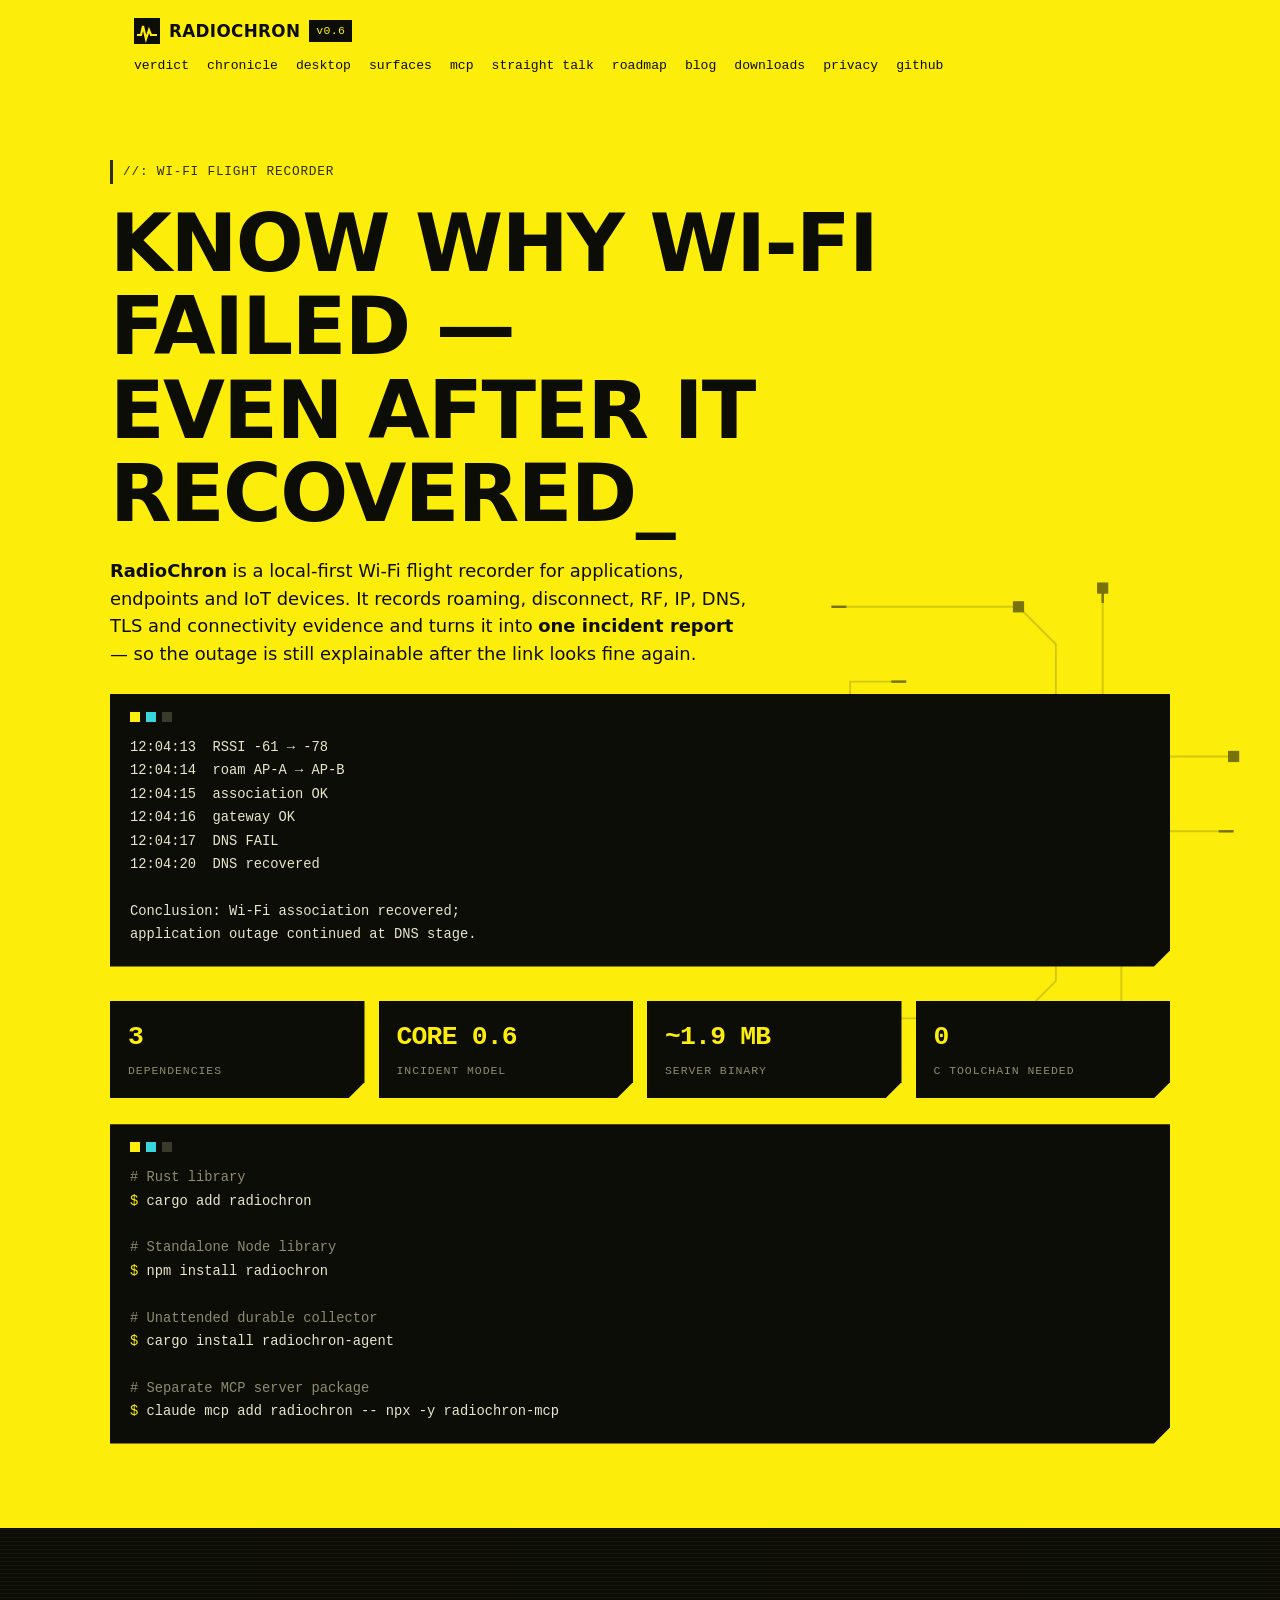
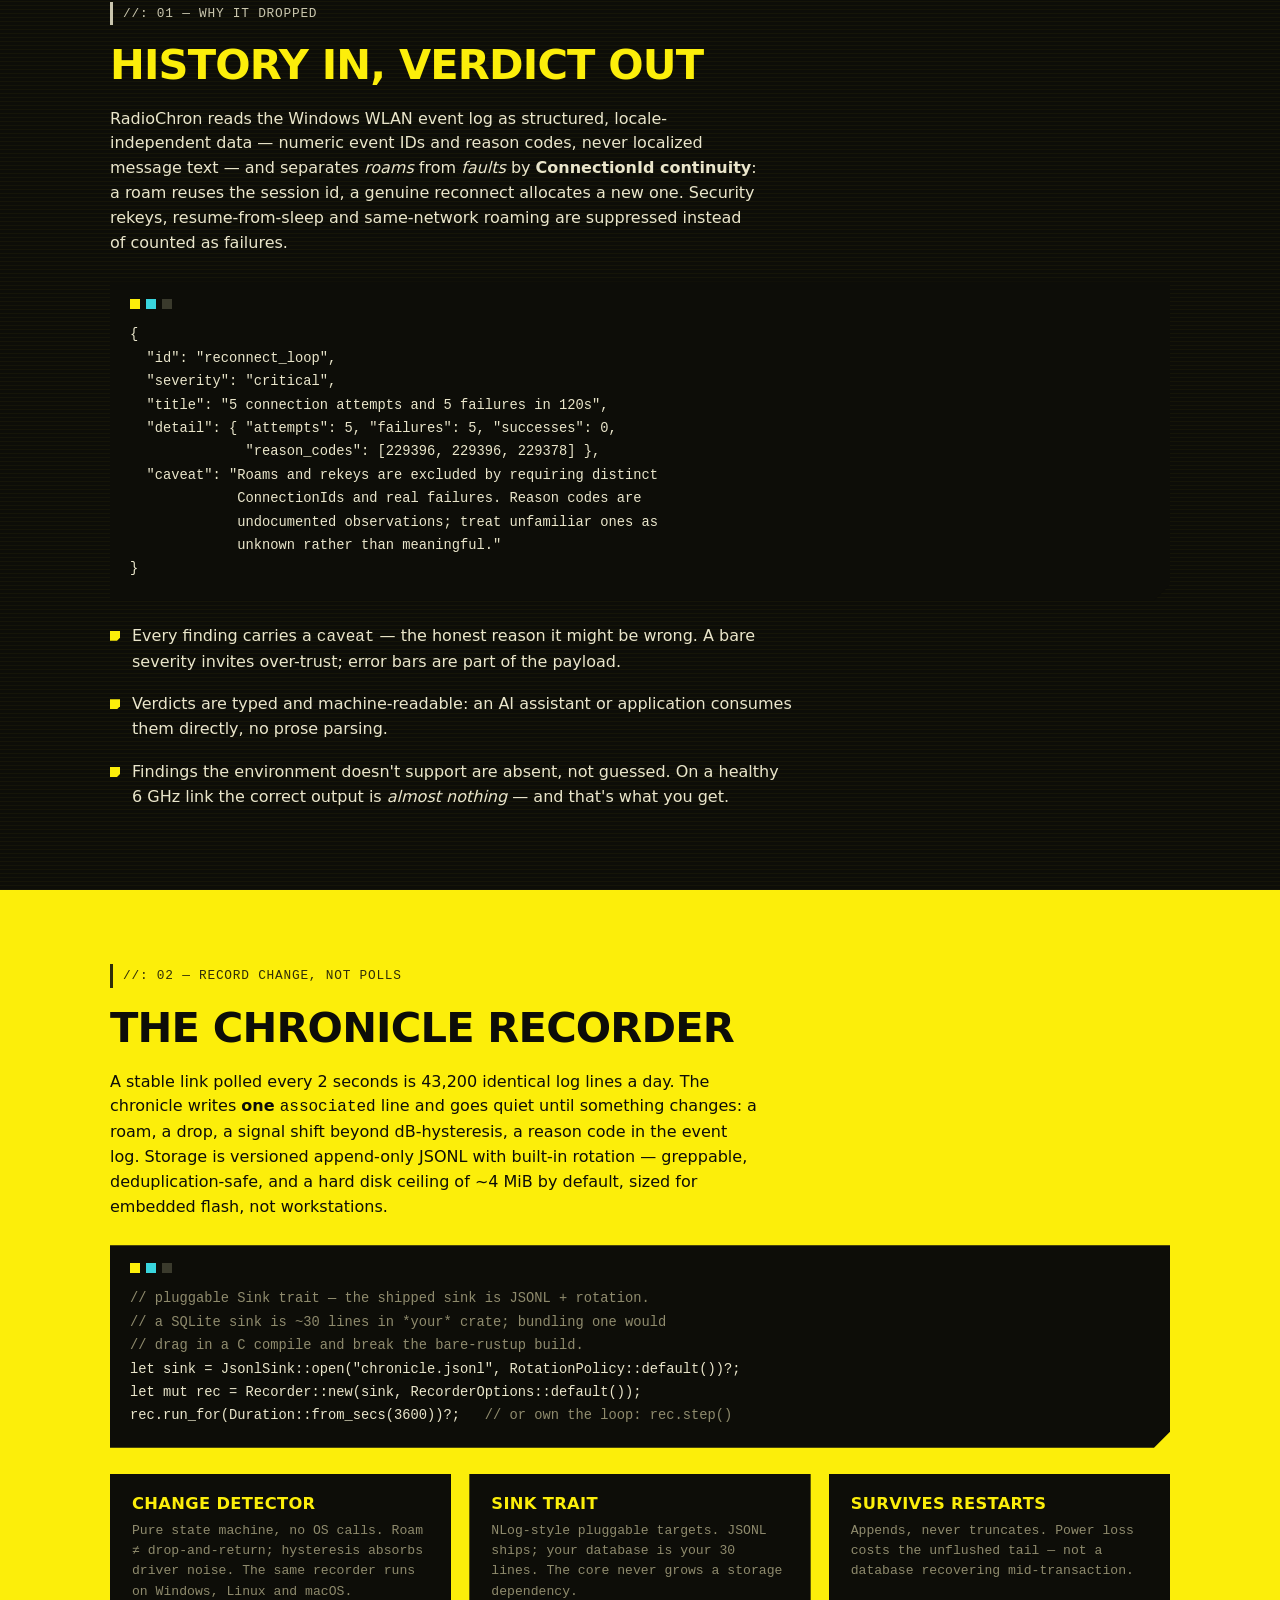
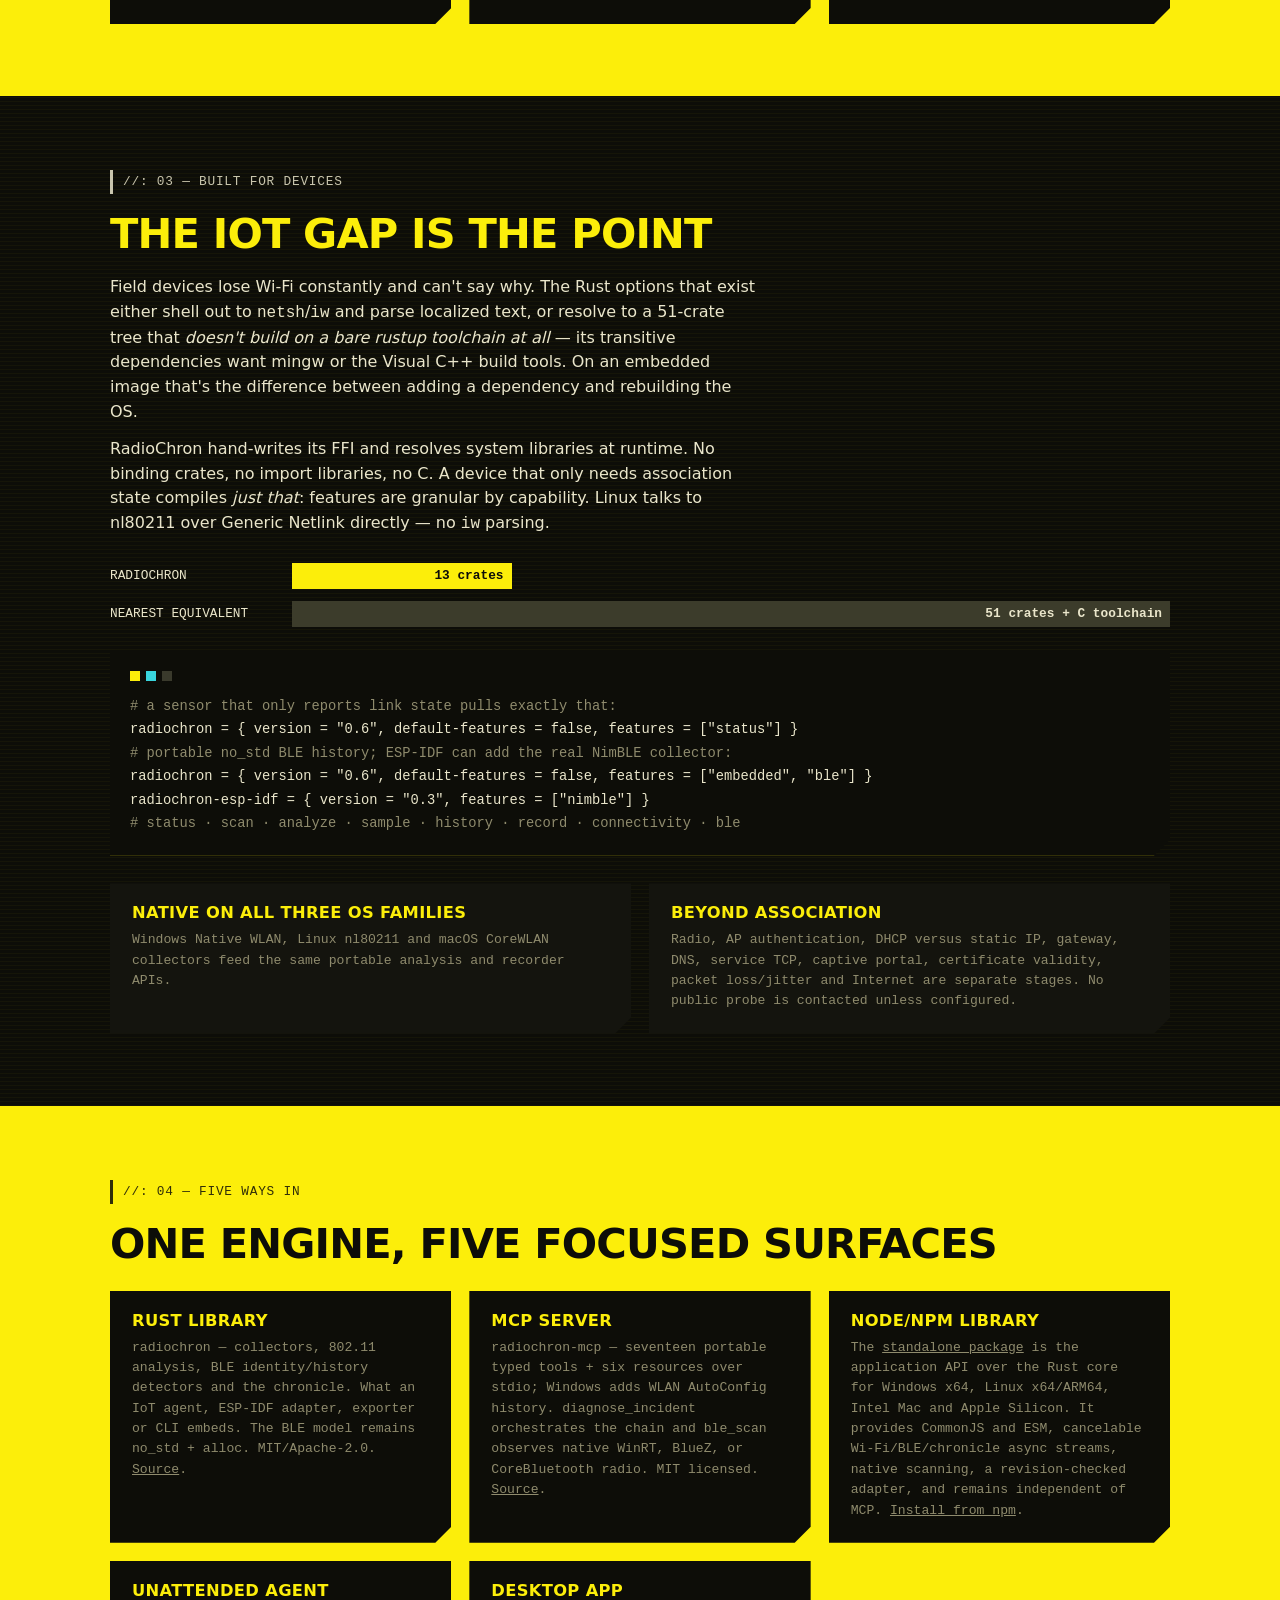
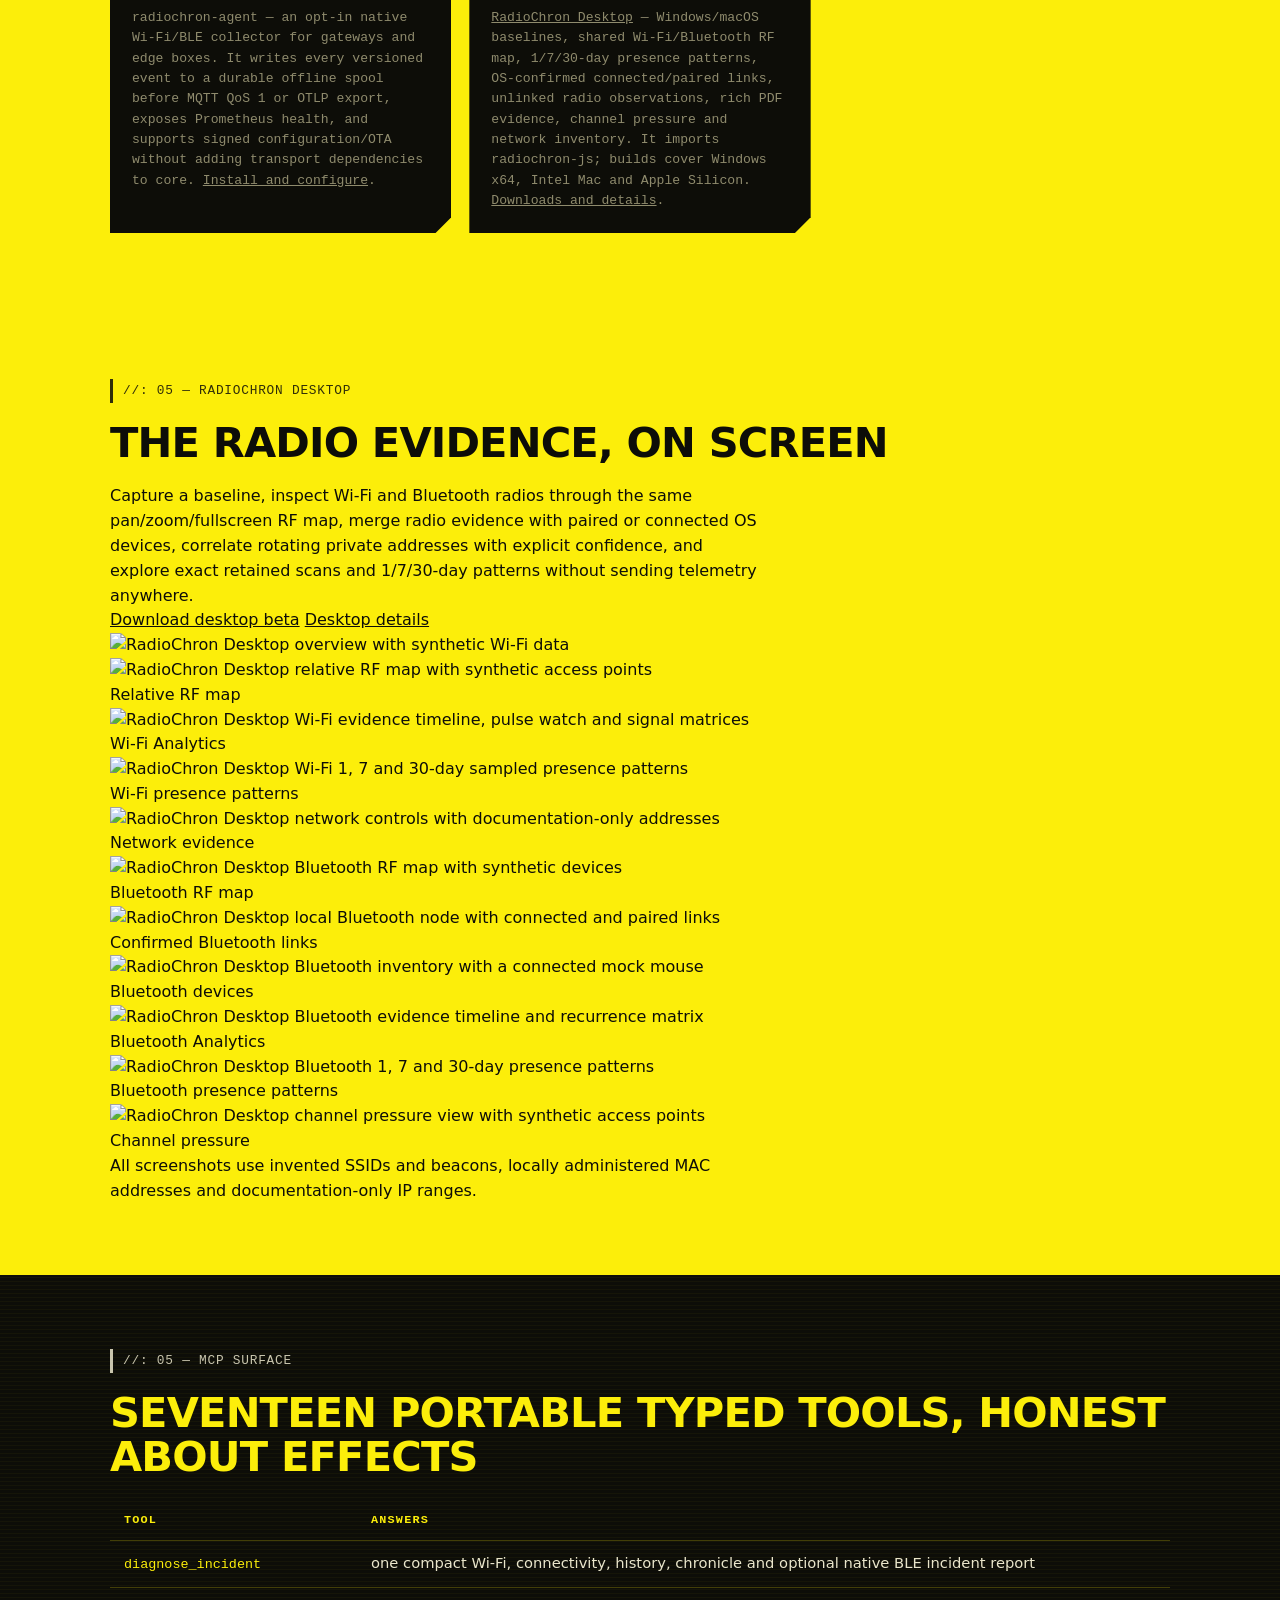
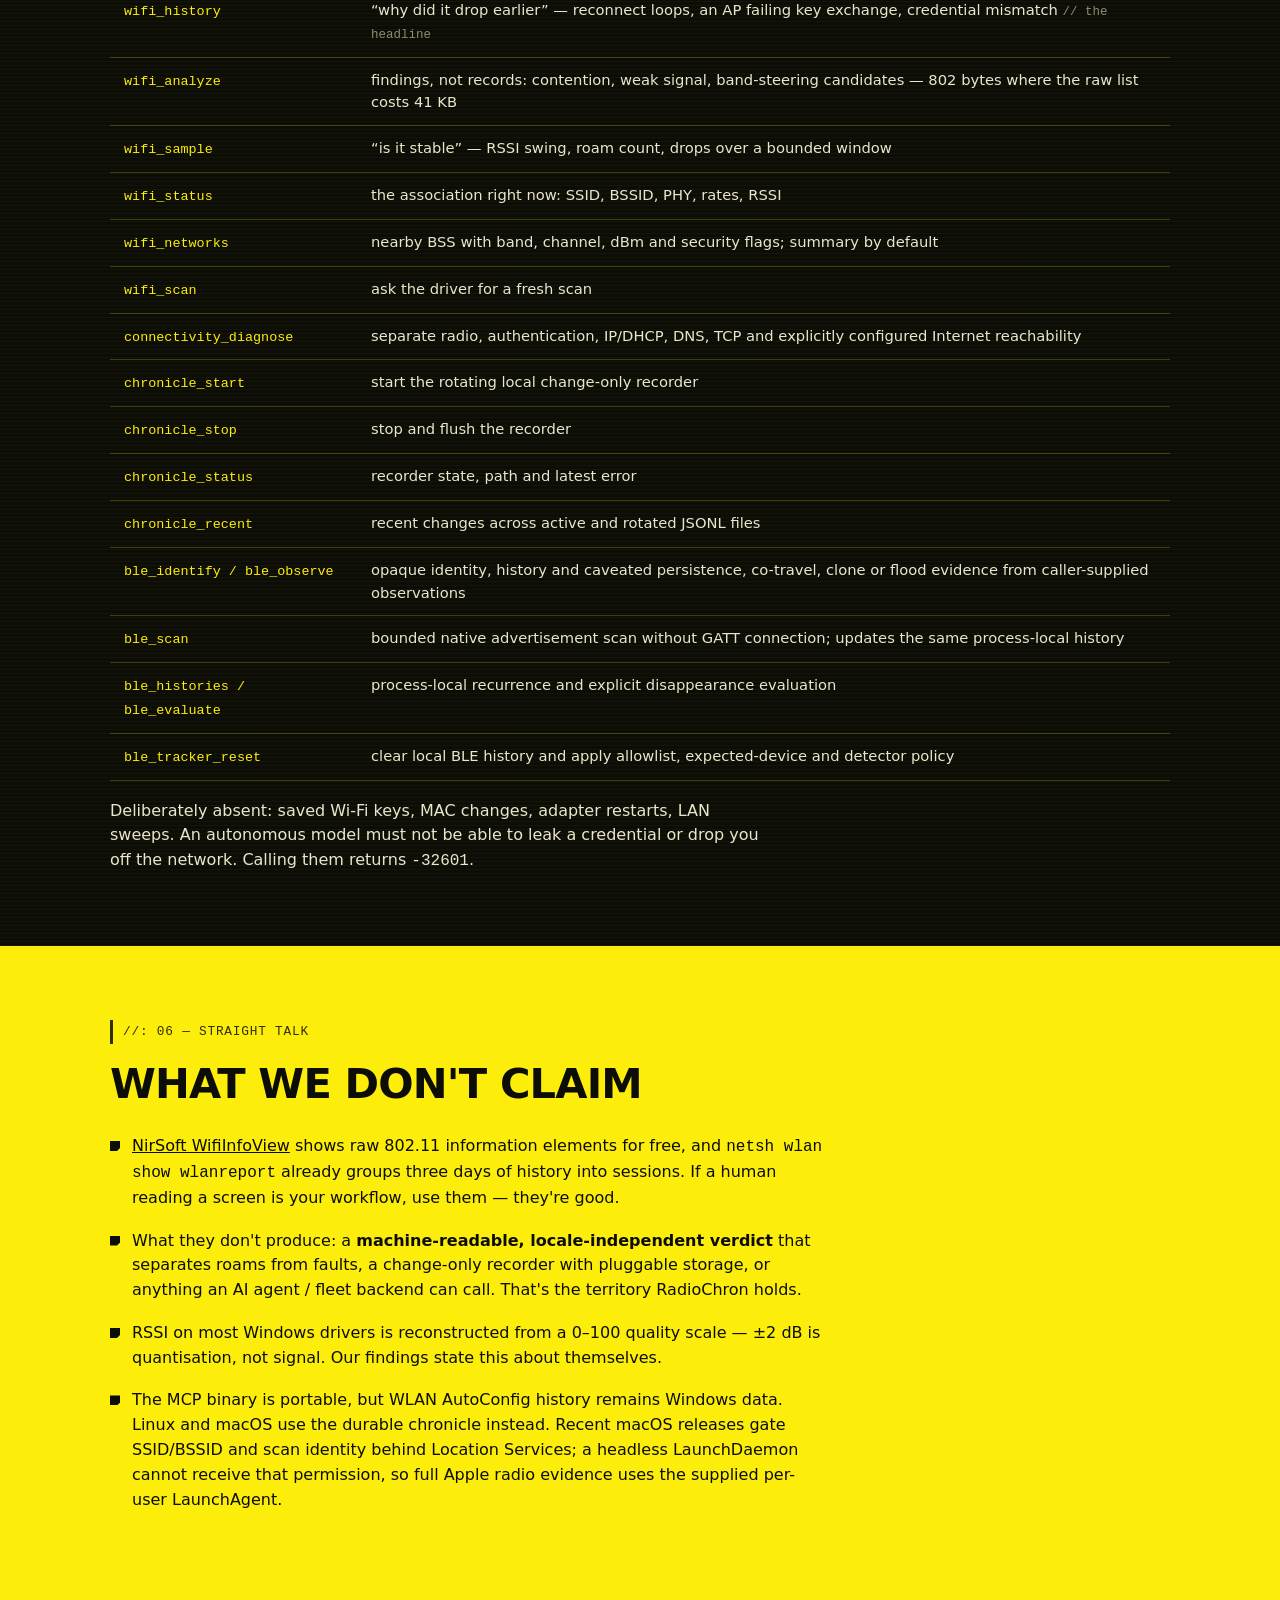
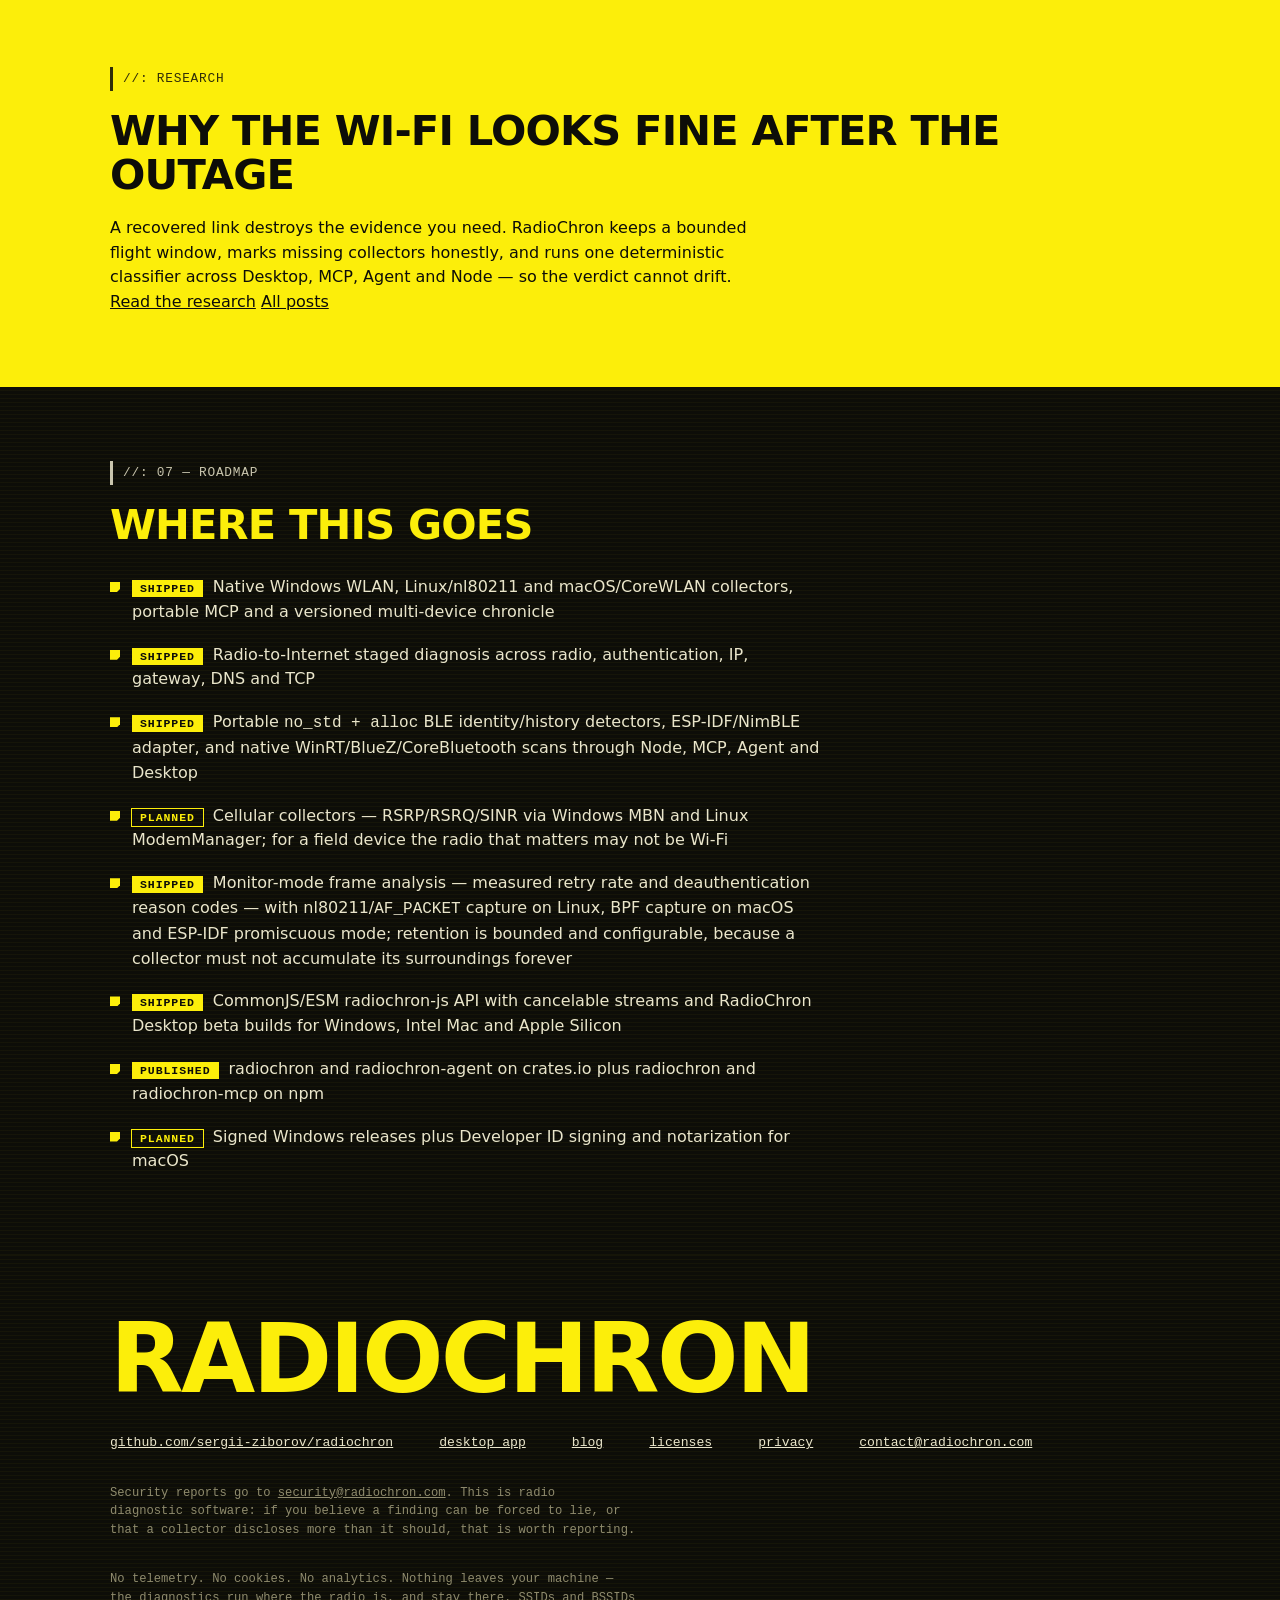
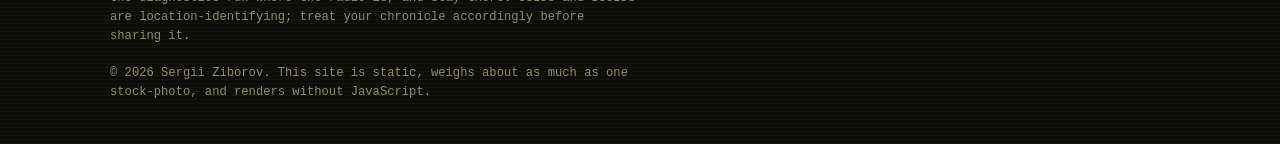
==== commit 64e20432: "docs: add blog with flight-recorder research post Publish a long-form note on the recovered-link par" ====
--- a/public/index.html
+++ b/public/index.html
@@ -43,7 +43,7 @@
   ]
 }
 </script>
-<link rel="stylesheet" href="/styles.css?v=4">
+<link rel="stylesheet" href="/styles.css?v=5">
 </head>
 <body>
 
@@ -60,6 +60,7 @@
     <a href="#tools">mcp</a>
     <a href="#straight">straight&nbsp;talk</a>
     <a href="#roadmap">roadmap</a>
+    <a href="/blog/">blog</a>
     <a href="/electron#download">downloads</a>
     <a href="/privacy">privacy</a>
     <a href="https://github.com/sergii-ziborov/radiochron">github</a>
@@ -353,6 +354,20 @@
   </div>
 </section>
 
+<section class="band" id="blog">
+  <div class="wrap">
+    <div class="tag">//: RESEARCH</div>
+    <h2>Why the Wi-Fi looks fine after the outage</h2>
+    <p>A recovered link destroys the evidence you need. RadioChron keeps a bounded
+      flight window, marks missing collectors honestly, and runs one deterministic
+      classifier across Desktop, MCP, Agent and Node — so the verdict cannot drift.</p>
+    <div class="actions">
+      <a class="button primary" href="/blog/wifi-looks-fine-after-outage-flight-recorder/">Read the research</a>
+      <a class="button" href="/blog/">All posts</a>
+    </div>
+  </div>
+</section>
+
 <section class="band k" id="roadmap">
   <div class="wrap">
     <div class="tag">//: 07 — ROADMAP</div>
@@ -376,6 +391,7 @@
     <div class="cols">
       <a href="https://github.com/sergii-ziborov/radiochron">github.com/sergii-ziborov/radiochron</a>
       <a href="/electron">desktop app</a>
+      <a href="/blog/">blog</a>
       <a href="/license">licenses</a>
       <a href="/privacy">privacy</a>
       <a href="mailto:contact@radiochron.com">contact@radiochron.com</a>
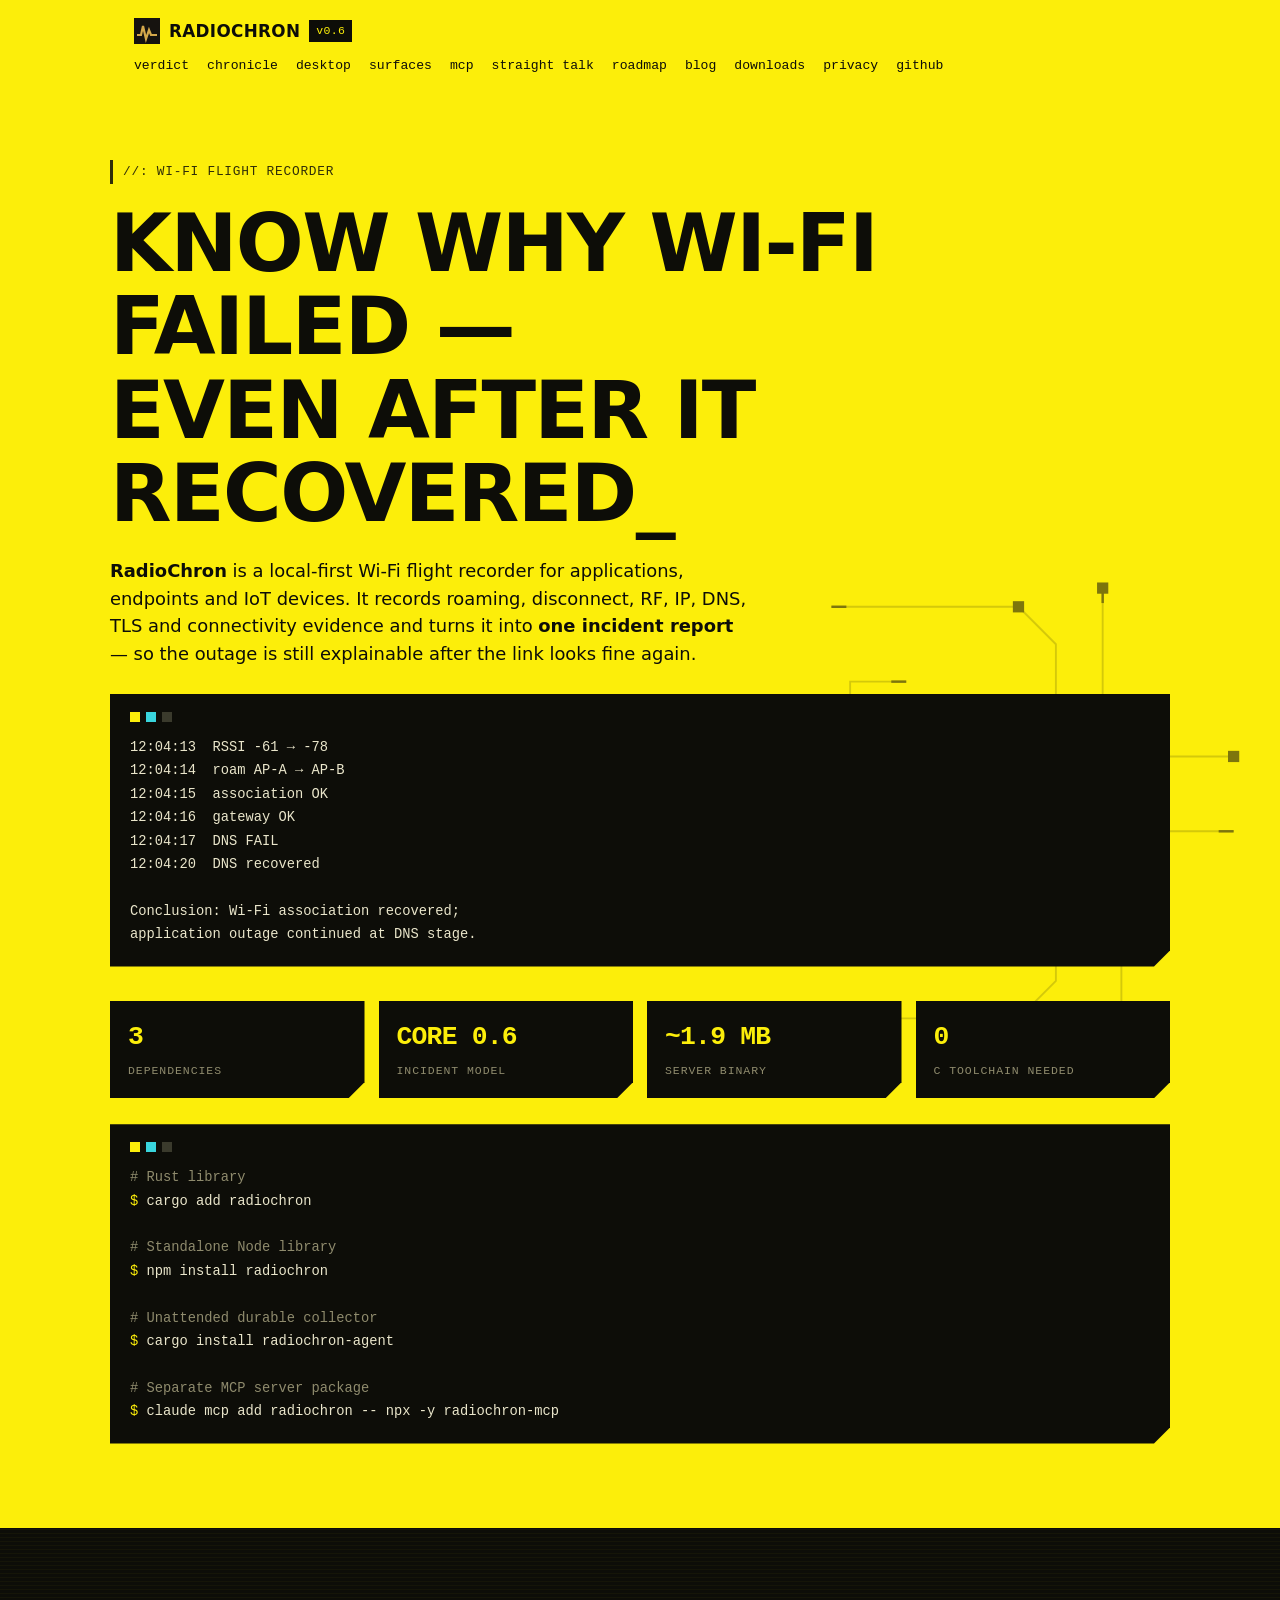
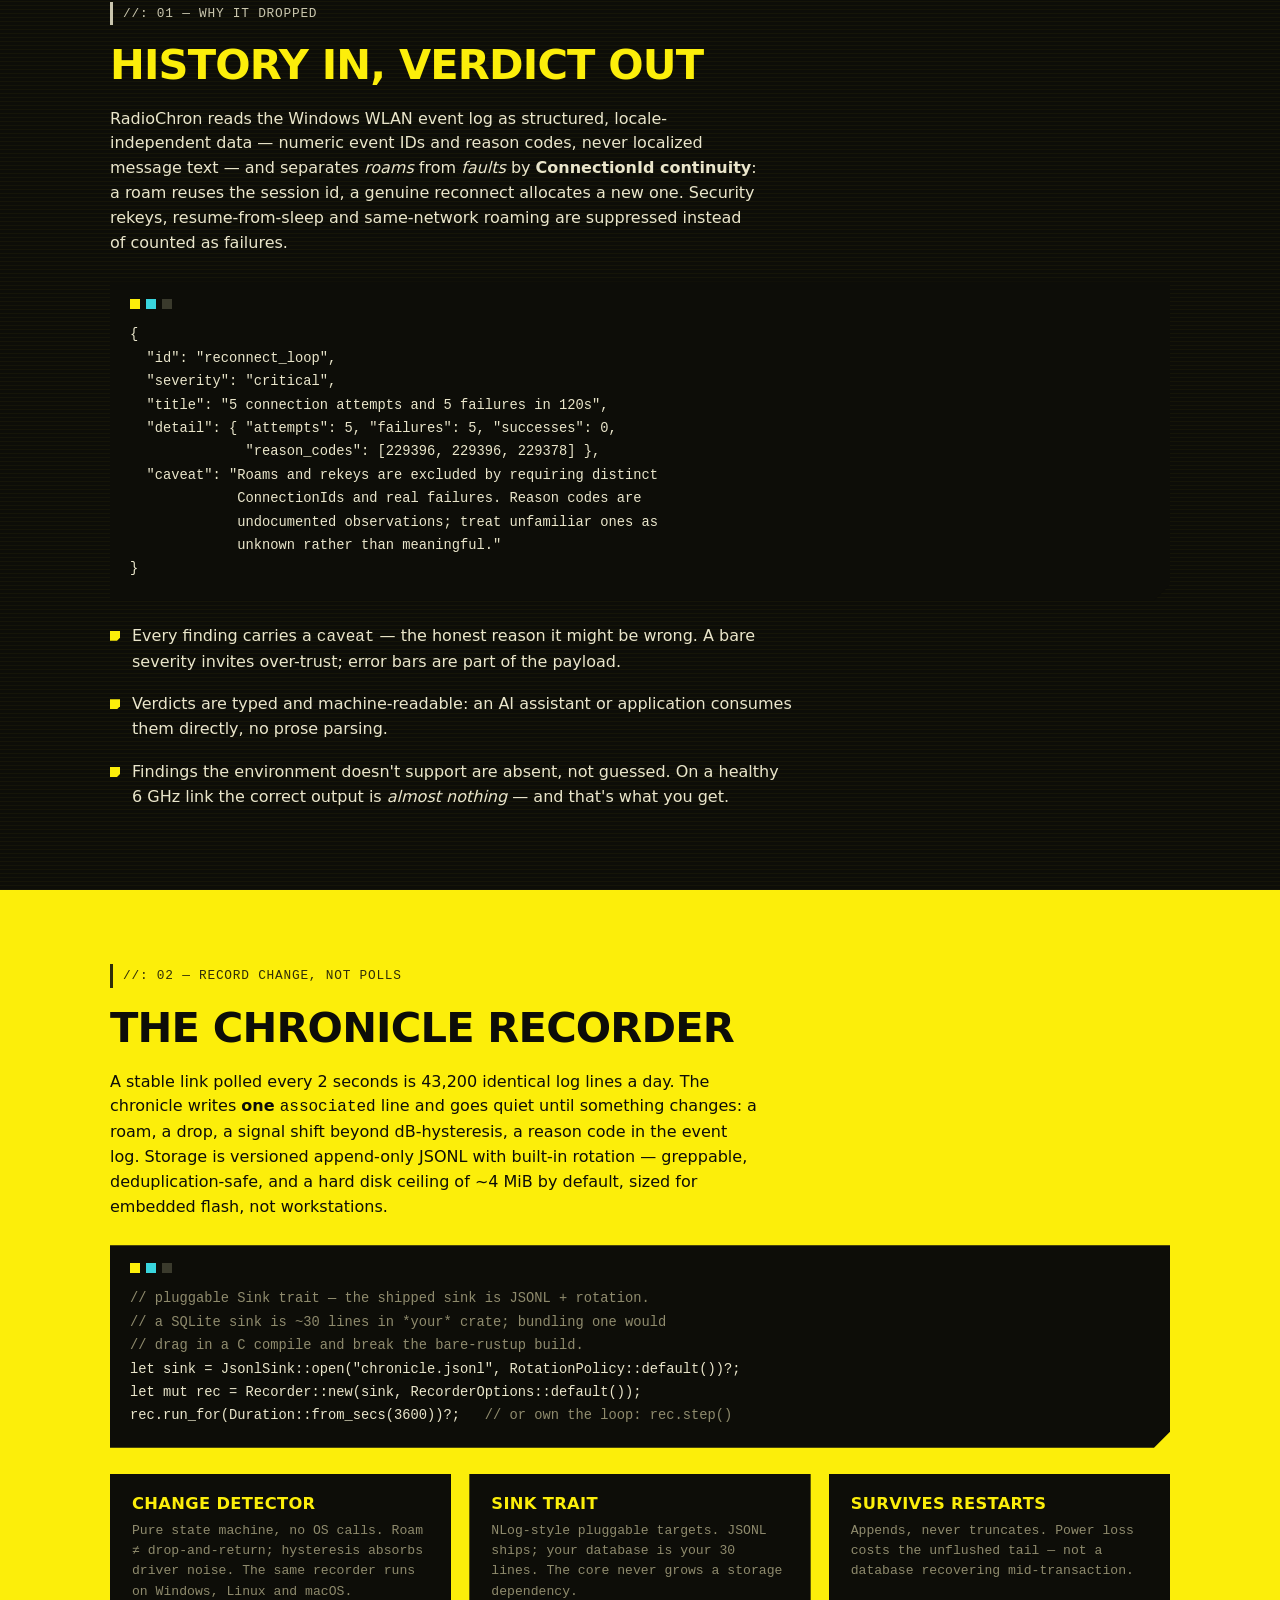
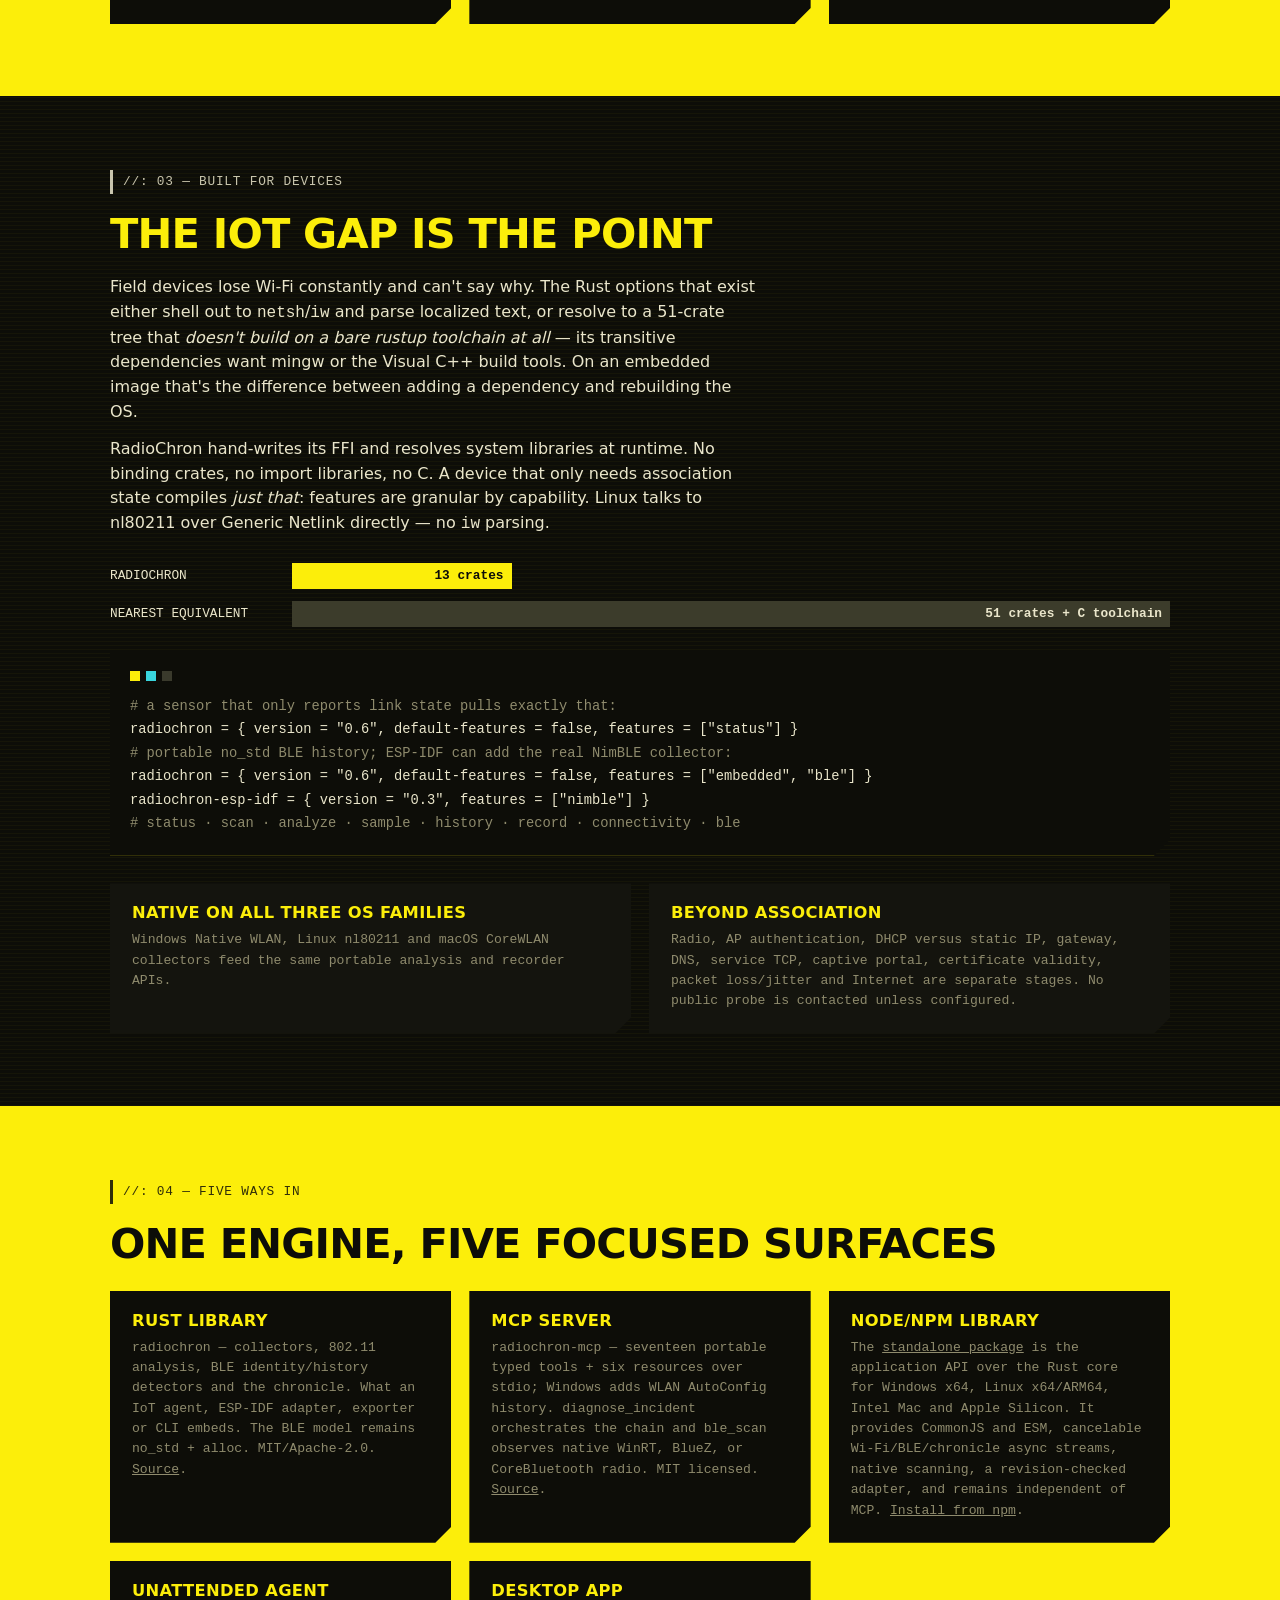
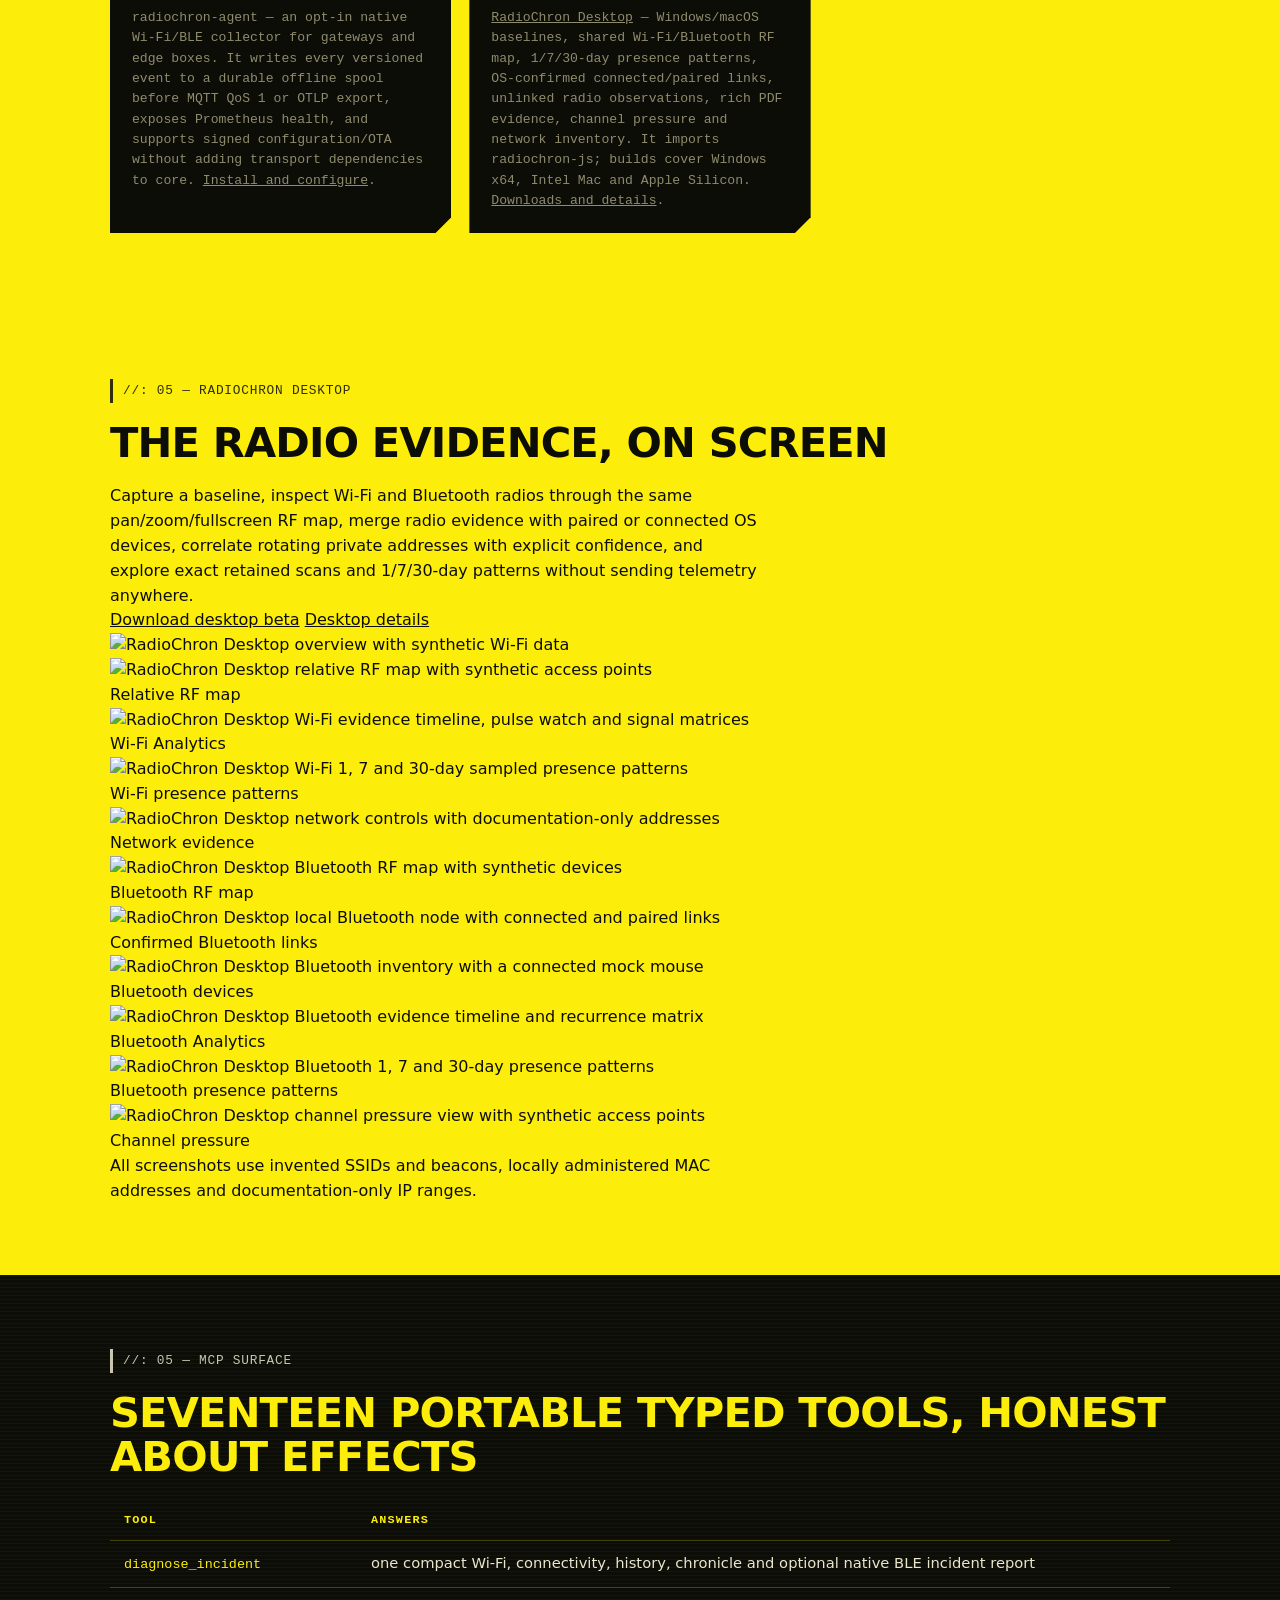
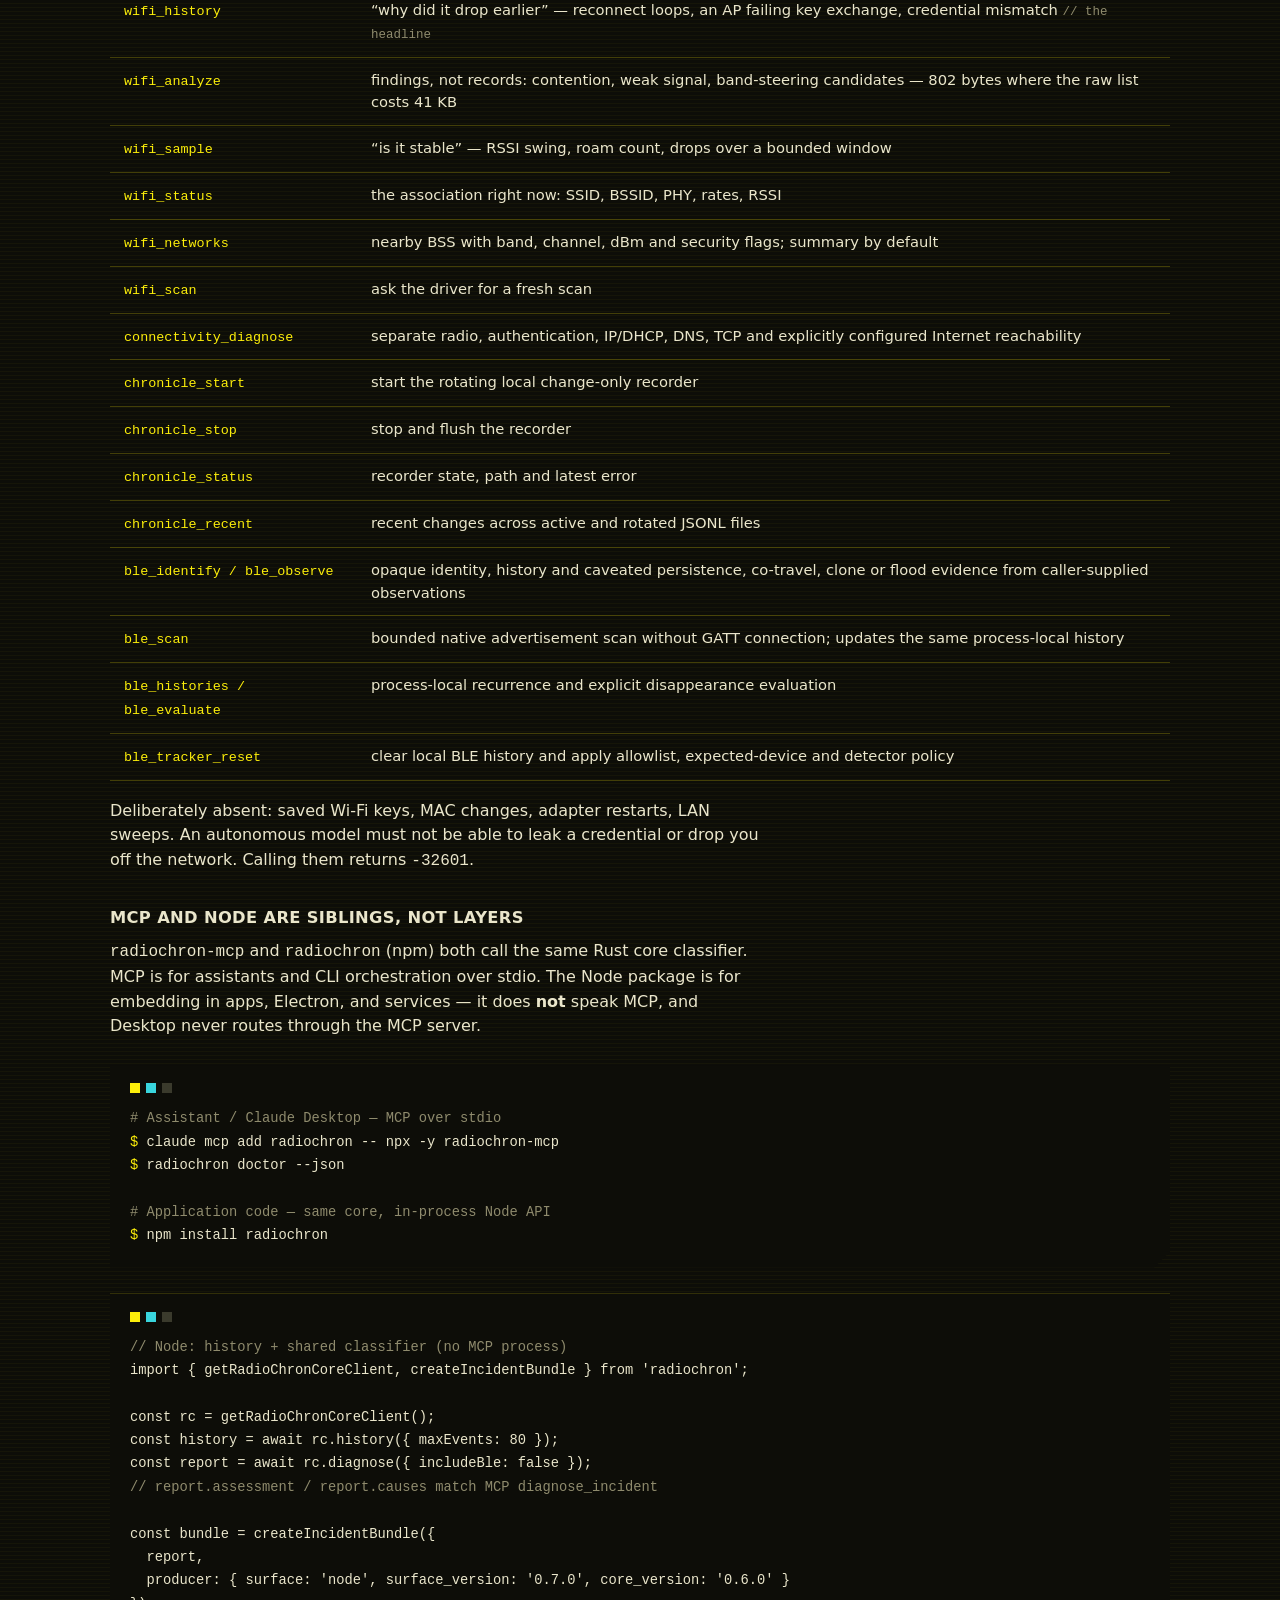
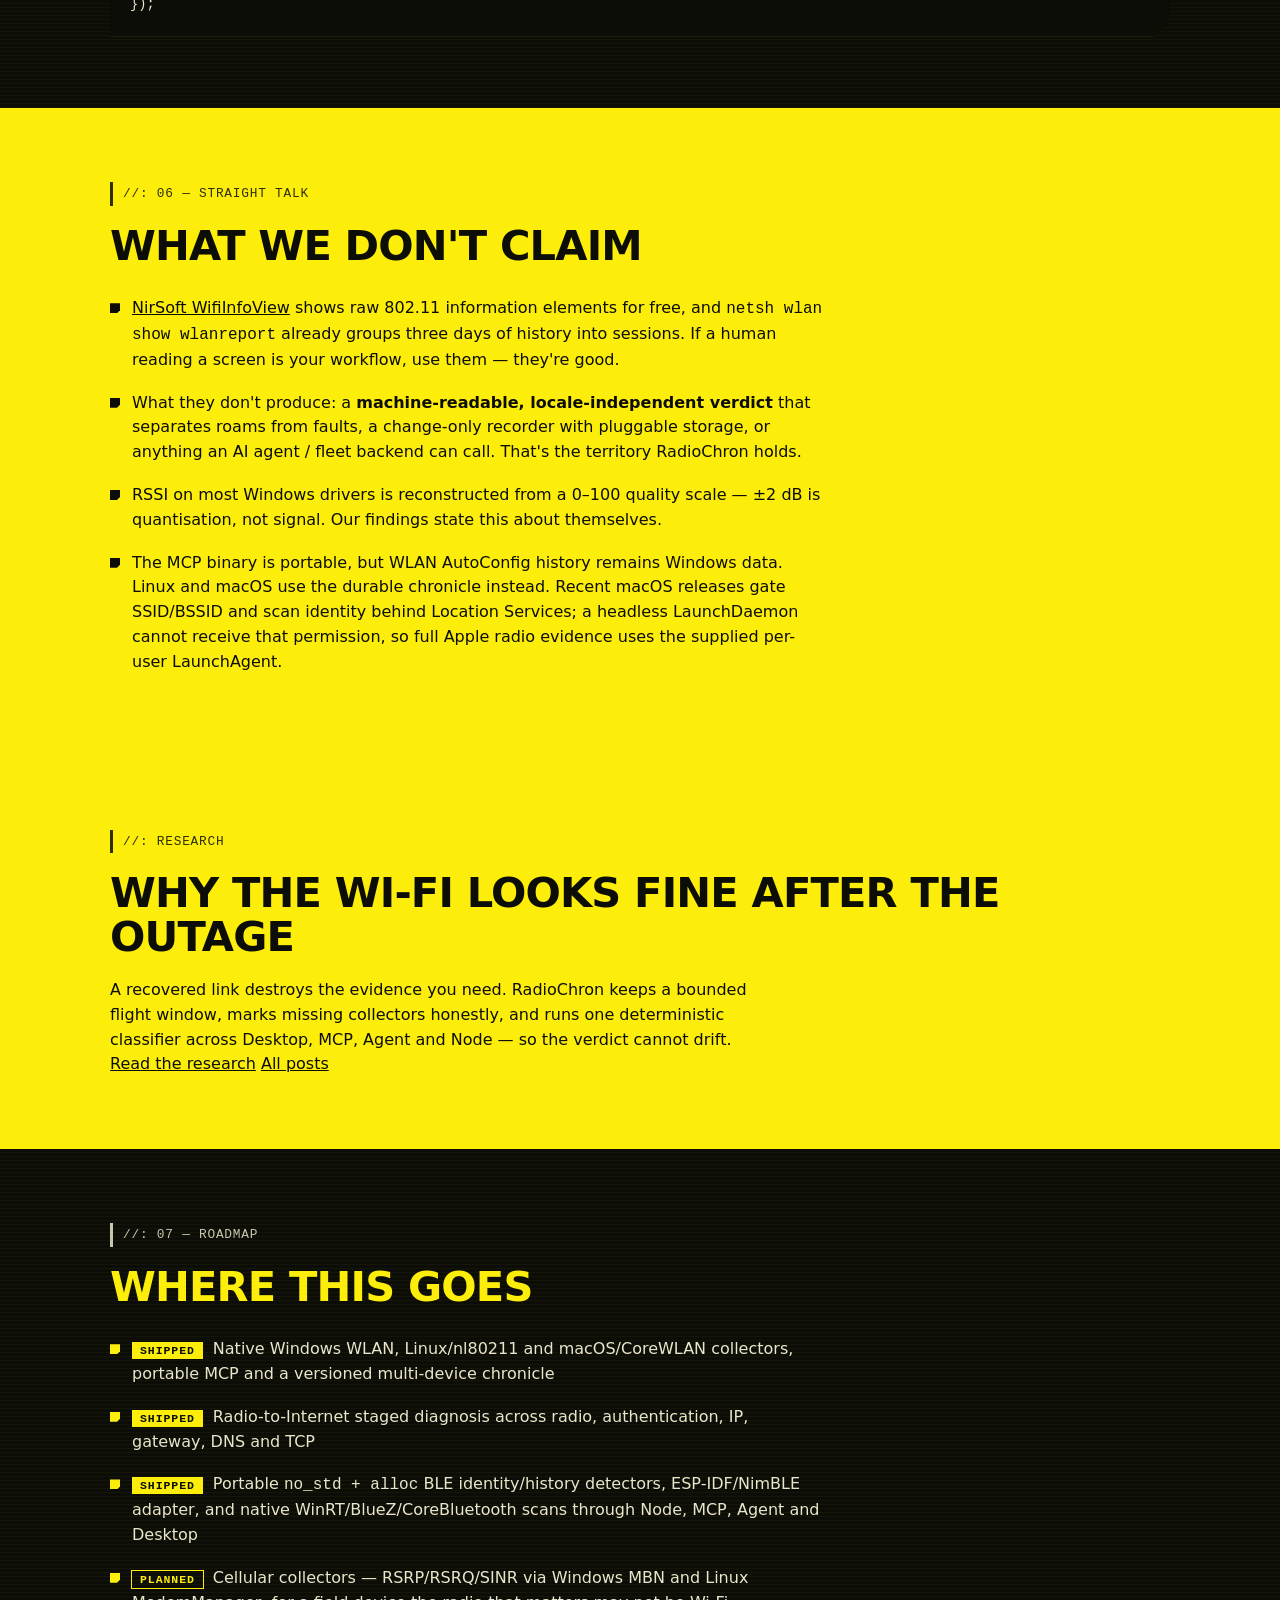
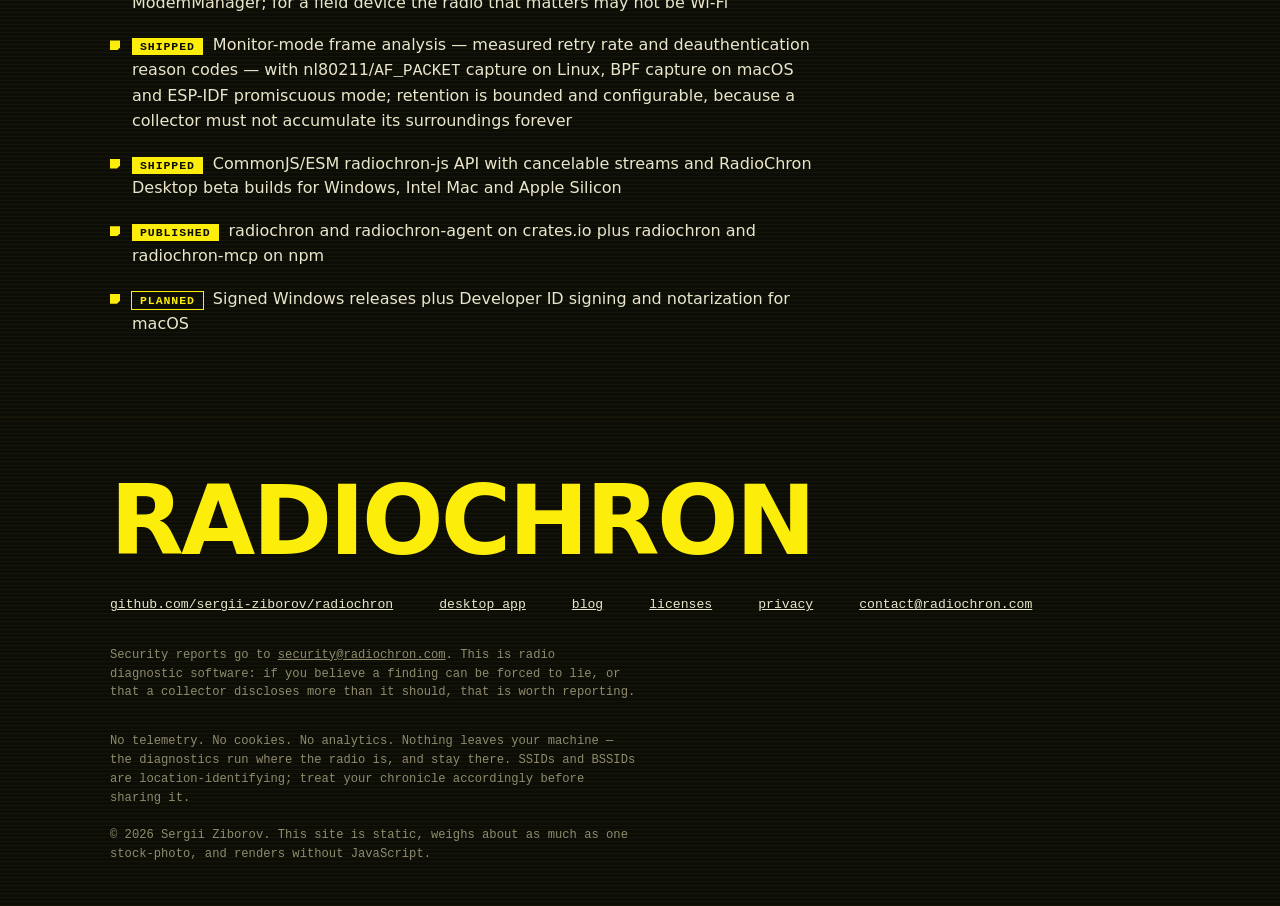
==== commit 0aa065b1: "style: soften site to maple parchment and brass dial accents Drop full-page neon yellow for a Chicag" ====
--- a/public/index.html
+++ b/public/index.html
@@ -43,13 +43,13 @@
   ]
 }
 </script>
-<link rel="stylesheet" href="/styles.css?v=5">
+<link rel="stylesheet" href="/styles.css?v=6">
 </head>
 <body>
 
 <header>
   <div class="mark">
-    <svg width="26" height="26" viewBox="0 0 26 26" aria-hidden="true"><rect width="26" height="26" fill="#0D0D08"/><path d="M3 17 L7 17 9 8 12 21 15 12 17 17 23 17" fill="none" stroke="#FCEE0A" stroke-width="2.2"/></svg>
+    <svg width="26" height="26" viewBox="0 0 26 26" aria-hidden="true"><rect width="26" height="26" fill="#16130F"/><path d="M3 17 L7 17 9 8 12 21 15 12 17 17 23 17" fill="none" stroke="#D4A84B" stroke-width="2.2"/></svg>
     RADIOCHRON <span class="v">v0.6</span>
   </div>
   <nav>
@@ -69,21 +69,21 @@
 
 <section class="hero">
   <svg class="circ" width="520" height="560" viewBox="0 0 520 560" aria-hidden="true">
-    <g fill="none" stroke="#0D0D08" stroke-width="2" class="base">
+    <g fill="none" stroke="#16130F" stroke-width="2" class="base">
       <path d="M40 60 H240 L280 100 V240"/>
       <path d="M280 300 V460 L240 500 H80"/>
       <path d="M330 40 V180 L370 220 H470"/>
       <path d="M470 300 H390 L350 340 V520"/>
       <path d="M120 140 H60 V320"/>
     </g>
-    <g fill="none" stroke="#0D0D08" stroke-width="2.6">
+    <g fill="none" stroke="#16130F" stroke-width="2.6">
       <path class="sig" d="M40 60 H240 L280 100 V240"/>
       <path class="sig d1" d="M280 300 V460 L240 500 H80"/>
       <path class="sig d2" d="M330 40 V180 L370 220 H470"/>
       <path class="sig d3" d="M470 300 H390 L350 340 V520"/>
       <path class="sig d4" d="M120 140 H60 V320"/>
     </g>
-    <g fill="#0D0D08">
+    <g fill="#16130F">
       <rect x="234" y="54" width="12" height="12"/><rect x="274" y="234" width="12" height="12"/>
       <rect x="74" y="494" width="12" height="12"/><rect x="464" y="214" width="12" height="12"/>
       <rect x="344" y="514" width="12" height="12"/><rect x="54" y="314" width="12" height="12"/>
@@ -329,6 +329,36 @@
     <p style="margin-top:18px" class="m">Deliberately absent: saved Wi-Fi keys, MAC changes, adapter
       restarts, LAN sweeps. An autonomous model must not be able to leak a credential or drop you
       off the network. Calling them returns <code>-32601</code>.</p>
+
+    <h3 style="margin-top:36px;text-transform:uppercase">MCP and Node are siblings, not layers</h3>
+    <p style="margin-top:12px"><code>radiochron-mcp</code> and <code>radiochron</code> (npm) both call the same Rust
+      core classifier. MCP is for assistants and CLI orchestration over stdio.
+      The Node package is for embedding in apps, Electron, and services — it does
+      <strong>not</strong> speak MCP, and Desktop never routes through the MCP server.</p>
+    <div class="term cut">
+      <div class="bar"><i></i><i></i><i></i></div>
+<pre><span class="c"># Assistant / Claude Desktop — MCP over stdio</span>
+<span class="g">$</span> claude mcp add radiochron -- npx -y radiochron-mcp
+<span class="g">$</span> radiochron doctor --json
+
+<span class="c"># Application code — same core, in-process Node API</span>
+<span class="g">$</span> npm install radiochron</pre>
+    </div>
+    <div class="term cut">
+      <div class="bar"><i></i><i></i><i></i></div>
+<pre><span class="c">// Node: history + shared classifier (no MCP process)</span>
+import { getRadioChronCoreClient, createIncidentBundle } from 'radiochron';
+
+const rc = getRadioChronCoreClient();
+const history = await rc.history({ maxEvents: 80 });
+const report = await rc.diagnose({ includeBle: false });
+<span class="c">// report.assessment / report.causes match MCP diagnose_incident</span>
+
+const bundle = createIncidentBundle({
+  report,
+  producer: { surface: 'node', surface_version: '0.7.0', core_version: '0.6.0' }
+});</pre>
+    </div>
   </div>
 </section>
 
